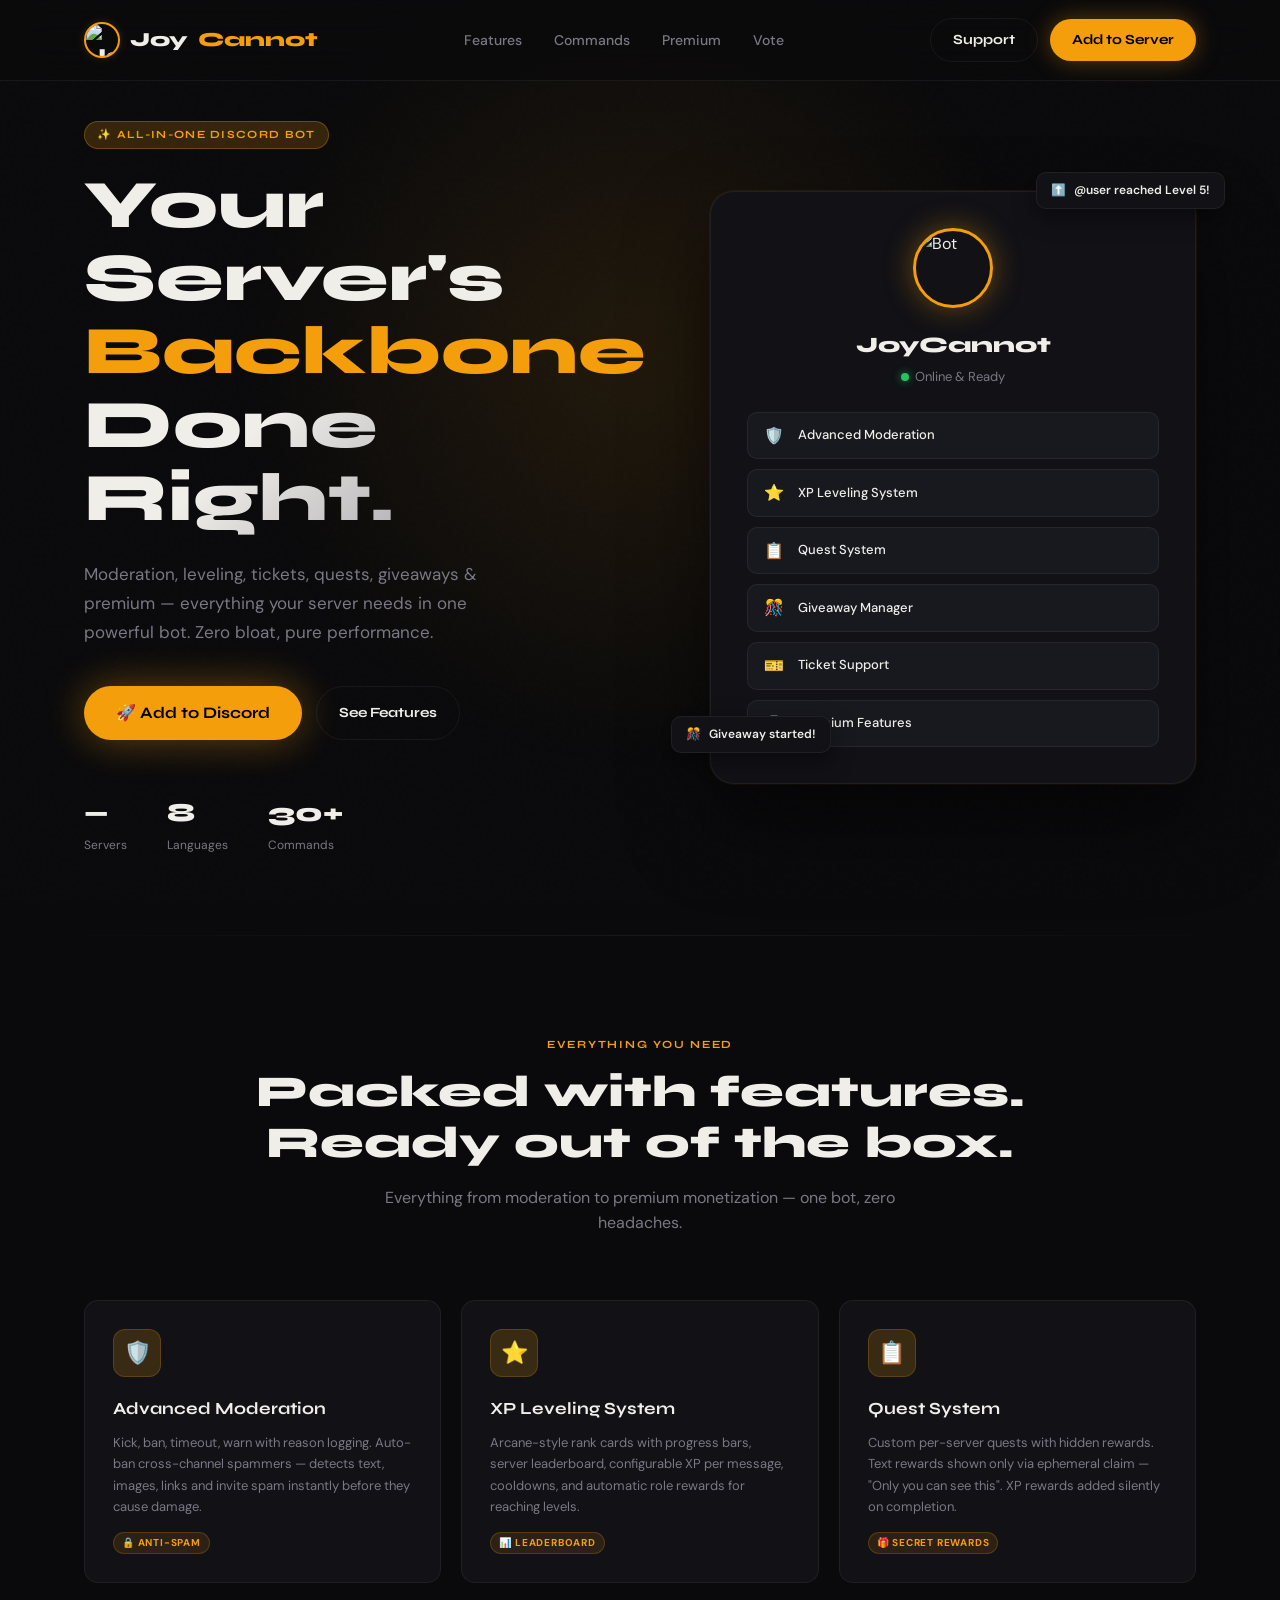
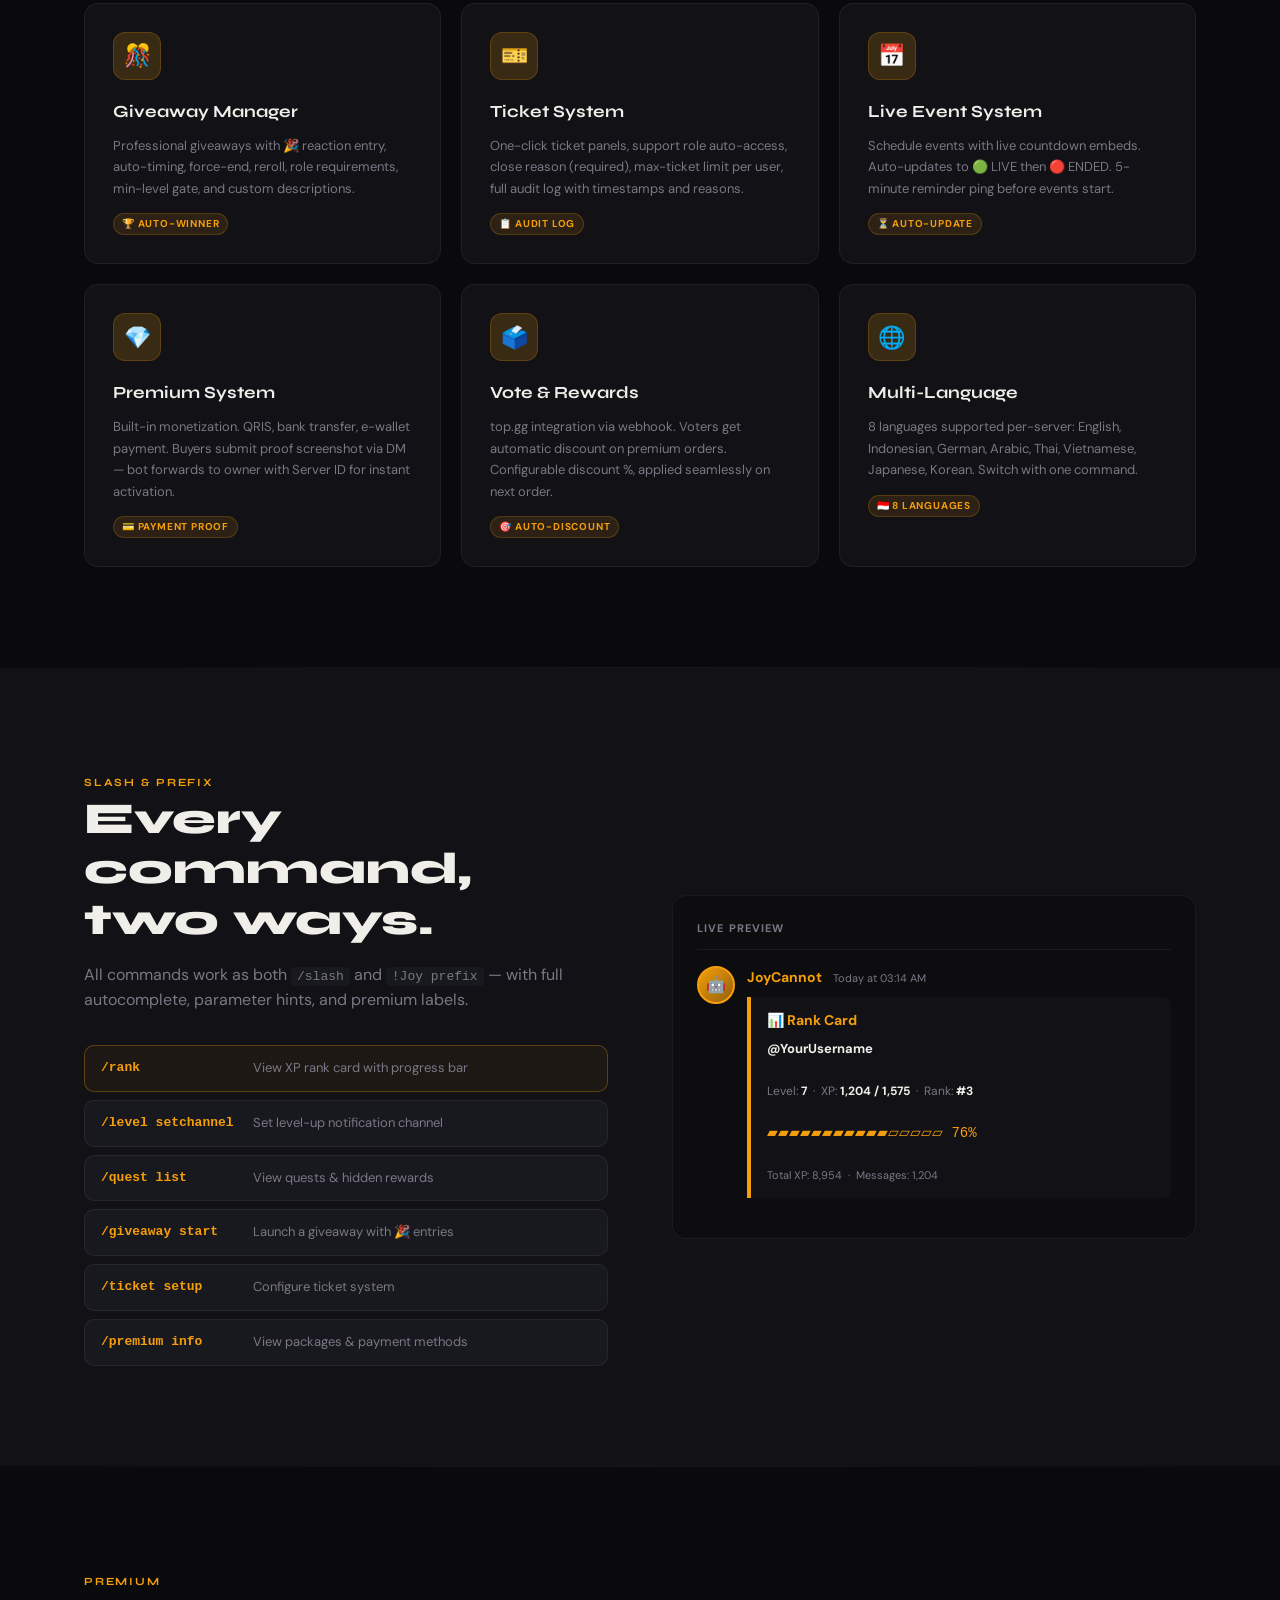
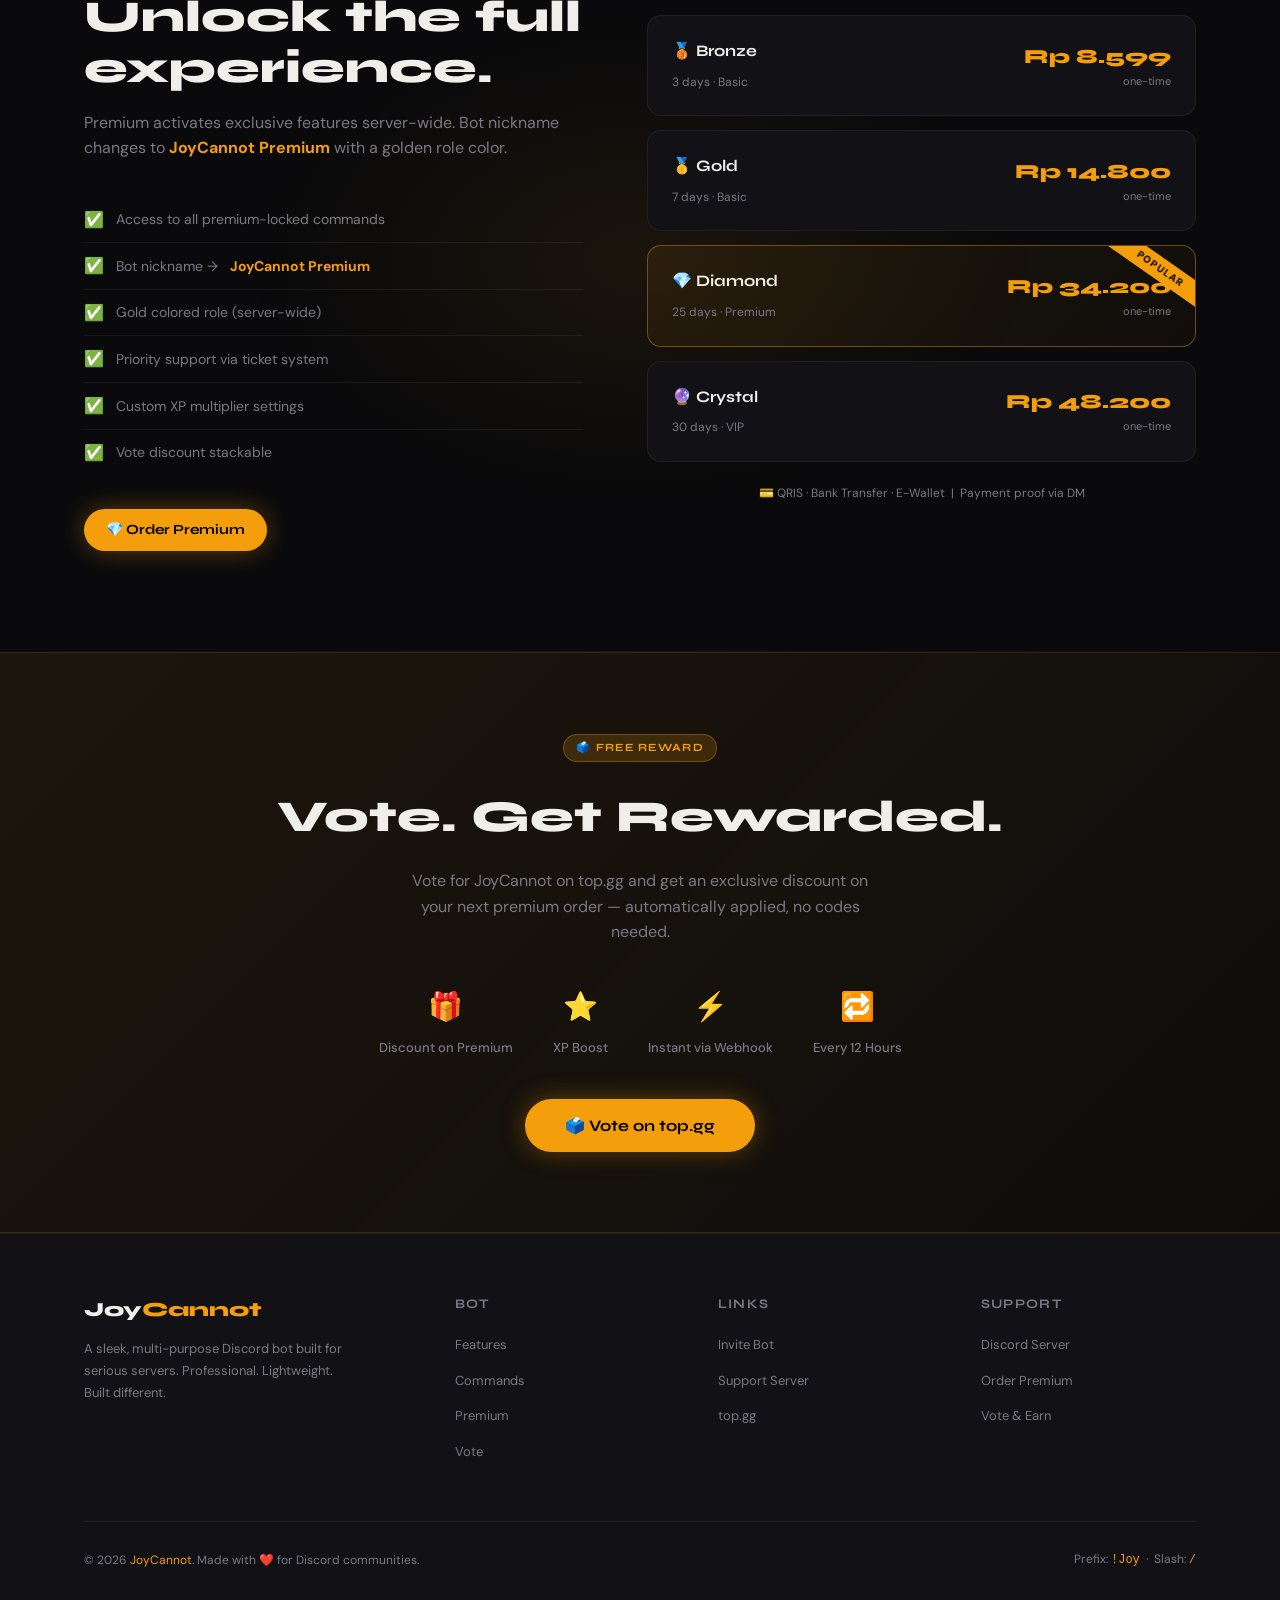
==== index.html @ ad41c14b "Add files via upload" ====
<!DOCTYPE html>
<html lang="en">
<head>
  <meta charset="UTF-8" />
  <meta name="viewport" content="width=device-width, initial-scale=1.0" />
  <title>JoyCannot — All-in-One Discord Bot</title>
  <meta name="description" content="JoyCannot is a powerful all-in-one Discord bot with moderation, leveling, quests, giveaways, tickets, and premium features." />
  <meta property="og:title" content="JoyCannot — All-in-One Discord Bot" />
  <meta property="og:description" content="Moderation · Leveling · Quests · Giveaways · Tickets · Premium" />
  <meta property="og:type" content="website" />
  <link rel="stylesheet" href="style.css" />

  <!-- ── Replace BOTID with your actual Discord bot application ID ── -->
  <script>
    const BOT_ID      = "YOUR_BOT_ID_HERE";
    const SUPPORT_URL = "https://discord.gg/YOUR_INVITE_HERE";
    const TOPGG_URL   = `https://top.gg/bot/${BOT_ID}/vote`;
    const INVITE_URL  = `https://discord.com/oauth2/authorize?client_id=${BOT_ID}&permissions=8&scope=bot%20applications.commands`;
  </script>
</head>
<body>

<!-- ──────────────────────────────────────────
     NAVBAR
     ────────────────────────────────────────── -->
<nav id="navbar">
  <div class="container">
    <a href="#" class="nav-logo">
      <!-- Replace src with your bot avatar URL -->
      <img src="https://cdn.discordapp.com/embed/avatars/0.png" alt="JoyCannot" id="bot-avatar" />
      Joy<span>Cannot</span>
    </a>

    <ul class="nav-links">
      <li><a href="#features">Features</a></li>
      <li><a href="#commands">Commands</a></li>
      <li><a href="#premium">Premium</a></li>
      <li><a href="#vote">Vote</a></li>
    </ul>

    <div class="nav-cta">
      <a href="#" onclick="window.open(SUPPORT_URL)" class="btn btn-ghost">Support</a>
      <a href="#" onclick="window.open(INVITE_URL)" class="btn btn-primary">Add to Server</a>
    </div>
  </div>
</nav>

<!-- ──────────────────────────────────────────
     HERO
     ────────────────────────────────────────── -->
<section class="hero" id="home">
  <div class="container">
    <div class="hero-grid">

      <!-- Left: text -->
      <div class="hero-text">
        <div class="tag">✨ All-in-One Discord Bot</div>
        <h1 class="hero-title anim">
          Your Server's<br/>
          <span class="accent">Backbone</span>
          <span class="line2">Done Right.</span>
        </h1>
        <p class="hero-desc anim anim-d1">
          Moderation, leveling, tickets, quests, giveaways & premium — everything your server needs in one powerful bot. Zero bloat, pure performance.
        </p>
        <div class="hero-buttons anim anim-d2">
          <a href="#" onclick="window.open(INVITE_URL)" class="btn btn-primary btn-invite">
            🚀 Add to Discord
          </a>
          <a href="#features" class="btn btn-ghost">See Features</a>
        </div>
        <div class="hero-stats anim anim-d3">
          <div class="stat">
            <span class="stat-num" id="stat-guilds">—</span>
            <span class="stat-label">Servers</span>
          </div>
          <div class="stat">
            <span class="stat-num">8</span>
            <span class="stat-label">Languages</span>
          </div>
          <div class="stat">
            <span class="stat-num">30+</span>
            <span class="stat-label">Commands</span>
          </div>
        </div>
      </div>

      <!-- Right: bot card -->
      <div class="hero-card anim anim-d2">
        <img class="card-avatar" src="https://cdn.discordapp.com/embed/avatars/0.png" alt="Bot" id="card-avatar" />
        <div class="card-name">JoyCannot</div>
        <div class="card-status">
          <span class="dot-online"></span>
          Online &amp; Ready
        </div>
        <div class="card-features">
          <div class="card-feature"><span class="icon">🛡️</span> Advanced Moderation</div>
          <div class="card-feature"><span class="icon">⭐</span> XP Leveling System</div>
          <div class="card-feature"><span class="icon">📋</span> Quest System</div>
          <div class="card-feature"><span class="icon">🎊</span> Giveaway Manager</div>
          <div class="card-feature"><span class="icon">🎫</span> Ticket Support</div>
          <div class="card-feature"><span class="icon">💎</span> Premium Features</div>
        </div>

        <!-- Floating badges -->
        <div class="badge-float badge-1">
          <span class="badge-amber">⬆️</span> @user reached Level 5!
        </div>
        <div class="badge-float badge-2">
          <span class="badge-amber">🎊</span> Giveaway started!
        </div>
      </div>

    </div>
  </div>
</section>

<div class="section-divider"></div>

<!-- ──────────────────────────────────────────
     FEATURES
     ────────────────────────────────────────── -->
<section class="section" id="features">
  <div class="container">
    <div class="features-header">
      <span class="section-label">Everything you need</span>
      <h2 class="section-title anim">Packed with features.<br/>Ready out of the box.</h2>
      <p class="section-sub anim anim-d1">Everything from moderation to premium monetization — one bot, zero headaches.</p>
    </div>

    <div class="features-grid">

      <div class="feature-card anim anim-d1">
        <div class="feature-icon">🛡️</div>
        <h3>Advanced Moderation</h3>
        <p>Kick, ban, timeout, warn with reason logging. Auto-ban cross-channel spammers — detects text, images, links and invite spam instantly before they cause damage.</p>
        <span class="feature-badge">🔒 Anti-Spam</span>
      </div>

      <div class="feature-card anim anim-d2">
        <div class="feature-icon">⭐</div>
        <h3>XP Leveling System</h3>
        <p>Arcane-style rank cards with progress bars, server leaderboard, configurable XP per message, cooldowns, and automatic role rewards for reaching levels.</p>
        <span class="feature-badge">📊 Leaderboard</span>
      </div>

      <div class="feature-card anim anim-d3">
        <div class="feature-icon">📋</div>
        <h3>Quest System</h3>
        <p>Custom per-server quests with hidden rewards. Text rewards shown only via ephemeral claim — "Only you can see this". XP rewards added silently on completion.</p>
        <span class="feature-badge">🎁 Secret Rewards</span>
      </div>

      <div class="feature-card anim anim-d1">
        <div class="feature-icon">🎊</div>
        <h3>Giveaway Manager</h3>
        <p>Professional giveaways with 🎉 reaction entry, auto-timing, force-end, reroll, role requirements, min-level gate, and custom descriptions.</p>
        <span class="feature-badge">🏆 Auto-Winner</span>
      </div>

      <div class="feature-card anim anim-d2">
        <div class="feature-icon">🎫</div>
        <h3>Ticket System</h3>
        <p>One-click ticket panels, support role auto-access, close reason (required), max-ticket limit per user, full audit log with timestamps and reasons.</p>
        <span class="feature-badge">📋 Audit Log</span>
      </div>

      <div class="feature-card anim anim-d3">
        <div class="feature-icon">📅</div>
        <h3>Live Event System</h3>
        <p>Schedule events with live countdown embeds. Auto-updates to 🟢 LIVE then 🔴 ENDED. 5-minute reminder ping before events start.</p>
        <span class="feature-badge">⏳ Auto-Update</span>
      </div>

      <div class="feature-card anim anim-d1">
        <div class="feature-icon">💎</div>
        <h3>Premium System</h3>
        <p>Built-in monetization. QRIS, bank transfer, e-wallet payment. Buyers submit proof screenshot via DM — bot forwards to owner with Server ID for instant activation.</p>
        <span class="feature-badge">💳 Payment Proof</span>
      </div>

      <div class="feature-card anim anim-d2">
        <div class="feature-icon">🗳️</div>
        <h3>Vote & Rewards</h3>
        <p>top.gg integration via webhook. Voters get automatic discount on premium orders. Configurable discount %, applied seamlessly on next order.</p>
        <span class="feature-badge">🎯 Auto-Discount</span>
      </div>

      <div class="feature-card anim anim-d3">
        <div class="feature-icon">🌐</div>
        <h3>Multi-Language</h3>
        <p>8 languages supported per-server: English, Indonesian, German, Arabic, Thai, Vietnamese, Japanese, Korean. Switch with one command.</p>
        <span class="feature-badge">🇮🇩 8 Languages</span>
      </div>

    </div>
  </div>
</section>

<div class="section-divider"></div>

<!-- ──────────────────────────────────────────
     COMMANDS SHOWCASE
     ────────────────────────────────────────── -->
<section class="section commands-section" id="commands">
  <div class="container">
    <div class="commands-inner">

      <!-- Left: description -->
      <div>
        <span class="section-label">Slash &amp; Prefix</span>
        <h2 class="section-title anim">Every command,<br/>two ways.</h2>
        <p class="section-sub anim anim-d1" style="margin-bottom:32px;">
          All commands work as both <code style="background:var(--surface2);padding:2px 6px;border-radius:4px;font-size:13px;">/slash</code> and <code style="background:var(--surface2);padding:2px 6px;border-radius:4px;font-size:13px;">!Joy prefix</code> — with full autocomplete, parameter hints, and premium labels.
        </p>
        <div class="commands-list" id="cmd-list">
          <div class="cmd-item active" data-cmd="rank" onclick="showCmd('rank', this)">
            <span class="cmd-name">/rank</span>
            <span class="cmd-desc">View XP rank card with progress bar</span>
          </div>
          <div class="cmd-item" data-cmd="levelup" onclick="showCmd('levelup', this)">
            <span class="cmd-name">/level setchannel</span>
            <span class="cmd-desc">Set level-up notification channel</span>
          </div>
          <div class="cmd-item" data-cmd="quest" onclick="showCmd('quest', this)">
            <span class="cmd-name">/quest list</span>
            <span class="cmd-desc">View quests & hidden rewards</span>
          </div>
          <div class="cmd-item" data-cmd="giveaway" onclick="showCmd('giveaway', this)">
            <span class="cmd-name">/giveaway start</span>
            <span class="cmd-desc">Launch a giveaway with 🎉 entries</span>
          </div>
          <div class="cmd-item" data-cmd="ticket" onclick="showCmd('ticket', this)">
            <span class="cmd-name">/ticket setup</span>
            <span class="cmd-desc">Configure ticket system</span>
          </div>
          <div class="cmd-item" data-cmd="premium" onclick="showCmd('premium', this)">
            <span class="cmd-name">/premium info</span>
            <span class="cmd-desc">View packages &amp; payment methods</span>
          </div>
        </div>
      </div>

      <!-- Right: live preview -->
      <div class="cmd-preview anim anim-d2">
        <div class="cmd-preview-header">Live Preview</div>
        <div id="preview-content">
          <!-- rank default -->
          <div class="discord-msg">
            <div class="discord-avatar">🤖</div>
            <div class="discord-content">
              <div class="discord-name">JoyCannot <span>Today at 03:14 AM</span></div>
              <div class="discord-embed">
                <div class="embed-title">📊 Rank Card</div>
                <div class="embed-body">
                  <strong>@YourUsername</strong><br/><br/>
                  <span style="color:#7A7884;font-size:12px;">Level: <strong style="color:#F0EEE9">7</strong> &nbsp;·&nbsp; XP: <strong style="color:#F0EEE9">1,204 / 1,575</strong> &nbsp;·&nbsp; Rank: <strong style="color:#F0EEE9">#3</strong></span>
                  <br/><br/>
                  <div class="xp-bar">▰▰▰▰▰▰▰▰▰▰▰▱▱▱▱▱ 76%</div>
                  <br/>
                  <span style="color:#7A7884;font-size:11px;">Total XP: 8,954 &nbsp;·&nbsp; Messages: 1,204</span>
                </div>
              </div>
            </div>
          </div>
        </div>
      </div>

    </div>
  </div>
</section>

<div class="section-divider"></div>

<!-- ──────────────────────────────────────────
     PREMIUM
     ────────────────────────────────────────── -->
<section class="section premium-section" id="premium">
  <div class="container">
    <div class="premium-inner">

      <div>
        <span class="section-label">Premium</span>
        <h2 class="section-title anim">Unlock the full<br/>experience.</h2>
        <p class="section-sub anim anim-d1" style="margin-bottom:36px;">
          Premium activates exclusive features server-wide. Bot nickname changes to <strong style="color:var(--amber)">JoyCannot Premium</strong> with a golden role color.
        </p>
        <ul class="premium-perks">
          <li><span class="perk-icon">✅</span> Access to all premium-locked commands</li>
          <li><span class="perk-icon">✅</span> Bot nickname → <strong style="color:var(--amber)">JoyCannot Premium</strong></li>
          <li><span class="perk-icon">✅</span> Gold colored role (server-wide)</li>
          <li><span class="perk-icon">✅</span> Priority support via ticket system</li>
          <li><span class="perk-icon">✅</span> Custom XP multiplier settings</li>
          <li><span class="perk-icon">✅</span> Vote discount stackable</li>
        </ul>
        <br/>
        <a href="#" onclick="window.open(SUPPORT_URL)" class="btn btn-primary" style="margin-top:8px;">
          💎 Order Premium
        </a>
      </div>

      <div class="premium-cards anim anim-d2">
        <div class="premium-card">
          <div class="pkg-info">
            <h4>🥉 Bronze</h4>
            <span>3 days · Basic</span>
          </div>
          <div class="pkg-price">
            <div class="price">Rp 8.599</div>
            <span class="dur">one-time</span>
          </div>
        </div>
        <div class="premium-card">
          <div class="pkg-info">
            <h4>🥇 Gold</h4>
            <span>7 days · Basic</span>
          </div>
          <div class="pkg-price">
            <div class="price">Rp 14.800</div>
            <span class="dur">one-time</span>
          </div>
        </div>
        <div class="premium-card featured">
          <div class="pkg-info">
            <h4>💎 Diamond</h4>
            <span>25 days · Premium</span>
          </div>
          <div class="pkg-price">
            <div class="price">Rp 34.200</div>
            <span class="dur">one-time</span>
          </div>
        </div>
        <div class="premium-card">
          <div class="pkg-info">
            <h4>🔮 Crystal</h4>
            <span>30 days · VIP</span>
          </div>
          <div class="pkg-price">
            <div class="price">Rp 48.200</div>
            <span class="dur">one-time</span>
          </div>
        </div>
        <p style="font-size:12px;color:var(--muted);text-align:center;margin-top:8px;">
          💳 QRIS · Bank Transfer · E-Wallet &nbsp;|&nbsp; Payment proof via DM
        </p>
      </div>

    </div>
  </div>
</section>

<div class="section-divider"></div>

<!-- ──────────────────────────────────────────
     VOTE
     ────────────────────────────────────────── -->
<section class="vote-section" id="vote">
  <div class="container">
    <div class="tag" style="margin:0 auto 20px;">🗳️ Free Reward</div>
    <h2 class="anim">Vote. Get Rewarded.</h2>
    <p class="anim anim-d1">Vote for JoyCannot on top.gg and get an exclusive discount on your next premium order — automatically applied, no codes needed.</p>

    <div class="vote-perks anim anim-d2">
      <div class="vote-perk">
        <span class="vote-perk-icon">🎁</span>
        <span class="vote-perk-text">Discount on Premium</span>
      </div>
      <div class="vote-perk">
        <span class="vote-perk-icon">⭐</span>
        <span class="vote-perk-text">XP Boost</span>
      </div>
      <div class="vote-perk">
        <span class="vote-perk-icon">⚡</span>
        <span class="vote-perk-text">Instant via Webhook</span>
      </div>
      <div class="vote-perk">
        <span class="vote-perk-icon">🔁</span>
        <span class="vote-perk-text">Every 12 Hours</span>
      </div>
    </div>

    <a href="#" onclick="window.open(TOPGG_URL)" class="btn btn-primary anim anim-d3" style="padding:14px 40px;font-size:16px;">
      🗳️ Vote on top.gg
    </a>
  </div>
</section>

<!-- ──────────────────────────────────────────
     FOOTER
     ────────────────────────────────────────── -->
<footer>
  <div class="container">
    <div class="footer-inner">
      <div class="footer-brand">
        <h3>Joy<span>Cannot</span></h3>
        <p>A sleek, multi-purpose Discord bot built for serious servers. Professional. Lightweight. Built different.</p>
      </div>
      <div class="footer-col">
        <h4>Bot</h4>
        <ul>
          <li><a href="#features">Features</a></li>
          <li><a href="#commands">Commands</a></li>
          <li><a href="#premium">Premium</a></li>
          <li><a href="#vote">Vote</a></li>
        </ul>
      </div>
      <div class="footer-col">
        <h4>Links</h4>
        <ul>
          <li><a href="#" onclick="window.open(INVITE_URL)">Invite Bot</a></li>
          <li><a href="#" onclick="window.open(SUPPORT_URL)">Support Server</a></li>
          <li><a href="#" onclick="window.open(TOPGG_URL)">top.gg</a></li>
        </ul>
      </div>
      <div class="footer-col">
        <h4>Support</h4>
        <ul>
          <li><a href="#" onclick="window.open(SUPPORT_URL)">Discord Server</a></li>
          <li><a href="#premium">Order Premium</a></li>
          <li><a href="#vote">Vote &amp; Earn</a></li>
        </ul>
      </div>
    </div>
    <div class="footer-bottom">
      <span>© 2026 <span class="amber">JoyCannot</span>. Made with ❤️ for Discord communities.</span>
      <span>Prefix: <code style="color:var(--amber)">!Joy</code> &nbsp;·&nbsp; Slash: <code style="color:var(--amber)">/</code></span>
    </div>
  </div>
</footer>

<!-- ──────────────────────────────────────────
     JAVASCRIPT
     ────────────────────────────────────────── -->
<script>
/* ── Intersection Observer for scroll animations ── */
const observer = new IntersectionObserver(entries => {
  entries.forEach(e => { if (e.isIntersecting) e.target.classList.add('in'); });
}, { threshold: 0.12 });
document.querySelectorAll('.anim').forEach(el => observer.observe(el));

/* ── Navbar scroll shadow ── */
window.addEventListener('scroll', () => {
  document.getElementById('navbar').style.background =
    window.scrollY > 30 ? 'rgba(10,10,12,0.95)' : 'rgba(10,10,12,0.7)';
});

/* ── Command preview switcher ── */
const previews = {
  rank: `
    <div class="discord-msg">
      <div class="discord-avatar">🤖</div>
      <div class="discord-content">
        <div class="discord-name">JoyCannot <span>Today at 03:14 AM</span></div>
        <div class="discord-embed">
          <div class="embed-title">📊 Rank Card</div>
          <div class="embed-body">
            <strong>@YourUsername</strong><br/><br/>
            <span style="color:#7A7884;font-size:12px;">Level: <strong style="color:#F0EEE9">7</strong> &nbsp;·&nbsp; XP: <strong style="color:#F0EEE9">1,204 / 1,575</strong> &nbsp;·&nbsp; Rank: <strong style="color:#F0EEE9">#3</strong></span>
            <br/><br/>
            <div class="xp-bar">▰▰▰▰▰▰▰▰▰▰▰▱▱▱▱▱ 76%</div>
          </div>
        </div>
      </div>
    </div>`,
  levelup: `
    <div class="discord-msg">
      <div class="discord-avatar">🤖</div>
      <div class="discord-content">
        <div class="discord-name">JoyCannot <span>Today at 11:22 PM</span></div>
        <div class="discord-embed">
          <div class="embed-title">⬆️ Level Up!</div>
          <div class="embed-body">
            @ZoesaC24<br/><br/>
            <span style="color:#7A7884;font-size:12px;">Level: <strong style="color:#F0EEE9">6</strong> &nbsp;·&nbsp; XP: <strong style="color:#F0EEE9">0 / 880</strong> &nbsp;·&nbsp; Rank: <strong style="color:#F0EEE9">#4</strong></span>
            <br/><br/>
            <div class="xp-bar">▱▱▱▱▱▱▱▱▱▱▱▱▱▱▱▱ 0%</div>
            <br/>
            <span style="font-size:11px;color:#7A7884;">Vote Booster: Vote now for a 10% XP boost.</span>
          </div>
        </div>
      </div>
    </div>`,
  quest: `
    <div class="discord-msg">
      <div class="discord-avatar">🤖</div>
      <div class="discord-content">
        <div class="discord-name">JoyCannot <span>Today at 02:58 AM</span></div>
        <div class="discord-embed">
          <div class="embed-title">📋 Active Quests</div>
          <div class="embed-body">
            <strong>🔶 Code Redeem</strong><br/>
            Selesaikan quest untuk mendapatkan hadiah<br/>
            <div class="xp-bar" style="font-size:12px;">▰▰▰▰▱▱▱▱ 1/2</div>
            🎁 <strong>Reward:</strong> 🔒 <em style="color:#7A7884">Complete quest to reveal</em>
          </div>
        </div>
      </div>
    </div>`,
  giveaway: `
    <div class="discord-msg">
      <div class="discord-avatar">🤖</div>
      <div class="discord-content">
        <div class="discord-name">JoyCannot <span>Today at 08:00 PM</span></div>
        <div class="discord-embed" style="border-color:#F59E0B">
          <div class="embed-title">🎊 GIVEAWAY 🎊</div>
          <div class="embed-body">
            <strong>Steam Gift Card $10</strong><br/><br/>
            React with 🎉 to enter!<br/><br/>
            ⏰ <strong>Ends:</strong> in 24 hours<br/>
            👥 <strong>Winners:</strong> 1<br/>
            🎭 <strong>Requirements:</strong> Min Level 5
          </div>
        </div>
      </div>
    </div>`,
  ticket: `
    <div class="discord-msg">
      <div class="discord-avatar">🤖</div>
      <div class="discord-content">
        <div class="discord-name">JoyCannot <span>Today at 04:11 PM</span></div>
        <div class="discord-embed">
          <div class="embed-title">✅ Ticket System Configured</div>
          <div class="embed-body">
            Ticket system has been set up successfully!<br/><br/>
            📁 <strong>Category:</strong> Support Tickets<br/>
            📋 <strong>Log:</strong> #ticket-logs<br/>
            🎭 <strong>Support Role:</strong> @Staff<br/>
            🎫 <strong>Max Tickets:</strong> 1 per user
          </div>
        </div>
      </div>
    </div>`,
  premium: `
    <div class="discord-msg">
      <div class="discord-avatar">🤖</div>
      <div class="discord-content">
        <div class="discord-name">JoyCannot <span>Today at 10:59 AM</span></div>
        <div class="discord-embed">
          <div class="embed-title">💎 JoyCannot Premium</div>
          <div class="embed-body">
            Upgrade your server!<br/><br/>
            ⭐ <strong>Bronze</strong> — 3d · basic · Rp 8.599<br/>
            💎 <strong>Gold</strong> — 7d · basic · Rp 14.800<br/>
            ✨ <strong>Crystal</strong> — 30d · vip · Rp 48.200<br/><br/>
            ✅ <strong>QRIS</strong> — Scan & Done<br/>
            ✅ <strong>Bank</strong> — BCA · 2040555873
          </div>
        </div>
      </div>
    </div>`,
};

function showCmd(key, el) {
  document.querySelectorAll('.cmd-item').forEach(i => i.classList.remove('active'));
  el.classList.add('active');
  const c = document.getElementById('preview-content');
  c.style.opacity = '0';
  setTimeout(() => { c.innerHTML = previews[key]; c.style.opacity = '1'; c.style.transition = 'opacity .25s'; }, 150);
}

/* ── Smooth invite button links ── */
document.querySelectorAll('.btn-invite, [onclick*="INVITE_URL"]').forEach(btn => {
  btn.addEventListener('click', e => {
    e.preventDefault();
    window.open(INVITE_URL, '_blank');
  });
});
</script>

</body>
</html>
---- style.css ----
/* ─────────────────────────────────────────────
   JoyCannot — Bot Landing Page
   Aesthetic: Dark luxury · amber glow · smooth
   ───────────────────────────────────────────── */

@import url('https://fonts.googleapis.com/css2?family=Syne:wght@400;600;700;800&family=DM+Sans:wght@300;400;500&display=swap');

:root {
  --amber:     #F59E0B;
  --amber-dim: #92600A;
  --amber-glow:rgba(245,158,11,0.18);
  --bg:        #0A0A0C;
  --surface:   #111116;
  --surface2:  #18181F;
  --border:    rgba(255,255,255,0.06);
  --text:      #F0EEE9;
  --muted:     #7A7884;
  --radius:    14px;
  --font-head: 'Syne', sans-serif;
  --font-body: 'DM Sans', sans-serif;
}

*, *::before, *::after { box-sizing: border-box; margin: 0; padding: 0; }

html { scroll-behavior: smooth; }

body {
  background: var(--bg);
  color: var(--text);
  font-family: var(--font-body);
  font-size: 16px;
  line-height: 1.6;
  overflow-x: hidden;
}

/* ── NOISE TEXTURE OVERLAY ── */
body::before {
  content: '';
  position: fixed;
  inset: 0;
  background-image: url("data:image/svg+xml,%3Csvg viewBox='0 0 256 256' xmlns='http://www.w3.org/2000/svg'%3E%3Cfilter id='noise'%3E%3CfeTurbulence type='fractalNoise' baseFrequency='0.9' numOctaves='4' stitchTiles='stitch'/%3E%3C/filter%3E%3Crect width='100%25' height='100%25' filter='url(%23noise)' opacity='0.03'/%3E%3C/svg%3E");
  pointer-events: none;
  z-index: 0;
  opacity: 0.4;
}

/* ─────────────────────────────────────────────
   UTILITY
   ───────────────────────────────────────────── */
.container { max-width: 1160px; margin: 0 auto; padding: 0 24px; }

a { color: inherit; text-decoration: none; }

.tag {
  display: inline-flex; align-items: center; gap: 6px;
  background: var(--amber-glow);
  border: 1px solid rgba(245,158,11,0.3);
  color: var(--amber);
  font-family: var(--font-head);
  font-size: 11px; font-weight: 700; letter-spacing: .12em; text-transform: uppercase;
  padding: 4px 12px; border-radius: 99px;
  margin-bottom: 20px;
}

.section-label {
  font-family: var(--font-head);
  font-size: 11px; font-weight: 700; letter-spacing: .16em; text-transform: uppercase;
  color: var(--amber); margin-bottom: 14px;
}

h2.section-title {
  font-family: var(--font-head);
  font-size: clamp(28px, 4vw, 44px);
  font-weight: 800; line-height: 1.15;
  margin-bottom: 16px;
}

p.section-sub {
  color: var(--muted); font-size: 16px; max-width: 520px;
}

/* ─────────────────────────────────────────────
   NAVBAR
   ───────────────────────────────────────────── */
nav {
  position: fixed; top: 0; left: 0; right: 0; z-index: 100;
  padding: 18px 0;
  background: rgba(10,10,12,0.7);
  backdrop-filter: blur(20px) saturate(1.5);
  border-bottom: 1px solid var(--border);
  transition: background .3s;
}

nav .container {
  display: flex; align-items: center; justify-content: space-between;
}

.nav-logo {
  display: flex; align-items: center; gap: 10px;
  font-family: var(--font-head); font-size: 20px; font-weight: 800;
}

.nav-logo img {
  width: 36px; height: 36px; border-radius: 50%;
  border: 2px solid var(--amber);
  box-shadow: 0 0 10px var(--amber-glow);
}

.nav-logo span { color: var(--amber); }

.nav-links {
  display: flex; align-items: center; gap: 32px;
  list-style: none;
}

.nav-links a {
  font-size: 14px; font-weight: 500; color: var(--muted);
  transition: color .2s;
}
.nav-links a:hover { color: var(--text); }

.nav-cta {
  display: flex; align-items: center; gap: 12px;
}

.btn {
  display: inline-flex; align-items: center; gap: 8px;
  padding: 10px 22px; border-radius: 99px;
  font-family: var(--font-head); font-size: 14px; font-weight: 700;
  cursor: pointer; border: none; transition: all .2s;
  text-decoration: none;
}

.btn-primary {
  background: var(--amber);
  color: #000;
  box-shadow: 0 0 24px rgba(245,158,11,0.35);
}
.btn-primary:hover {
  background: #FBBF24;
  box-shadow: 0 0 36px rgba(245,158,11,0.55);
  transform: translateY(-1px);
}

.btn-ghost {
  background: transparent;
  color: var(--text);
  border: 1px solid var(--border);
}
.btn-ghost:hover {
  border-color: rgba(255,255,255,0.2);
  background: rgba(255,255,255,0.05);
}

/* ─────────────────────────────────────────────
   HERO
   ───────────────────────────────────────────── */
.hero {
  position: relative;
  min-height: 100vh;
  display: flex; align-items: center;
  padding: 120px 0 80px;
  overflow: hidden;
}

/* Radial glow background */
.hero::after {
  content: '';
  position: absolute;
  top: -10%; left: 50%;
  transform: translateX(-50%);
  width: 900px; height: 900px;
  background: radial-gradient(circle, rgba(245,158,11,0.1) 0%, transparent 65%);
  pointer-events: none;
}

.hero-grid {
  display: grid;
  grid-template-columns: 1fr 1fr;
  gap: 64px; align-items: center;
}

.hero-text { position: relative; z-index: 1; }

.hero-title {
  font-family: var(--font-head);
  font-size: clamp(40px, 5.5vw, 68px);
  font-weight: 800; line-height: 1.08;
  margin-bottom: 24px;
}

.hero-title .accent { color: var(--amber); }

.hero-title .line2 {
  display: block;
  background: linear-gradient(135deg, #F0EEE9 30%, #7A7884);
  -webkit-background-clip: text; -webkit-text-fill-color: transparent;
  background-clip: text;
}

.hero-desc {
  color: var(--muted); font-size: 17px; max-width: 440px;
  margin-bottom: 40px; line-height: 1.7;
}

.hero-buttons {
  display: flex; gap: 14px; flex-wrap: wrap; margin-bottom: 52px;
}

.btn-invite {
  padding: 14px 32px; font-size: 16px;
  background: var(--amber);
  box-shadow: 0 0 40px rgba(245,158,11,0.4);
}
.btn-invite:hover {
  transform: translateY(-2px);
  box-shadow: 0 0 60px rgba(245,158,11,0.6);
}

.hero-stats {
  display: flex; gap: 40px;
}

.stat { display: flex; flex-direction: column; }
.stat-num {
  font-family: var(--font-head); font-size: 26px; font-weight: 800;
  color: var(--text);
}
.stat-label { font-size: 12px; color: var(--muted); margin-top: 2px; }

/* Hero right: bot card */
.hero-card {
  position: relative; z-index: 1;
  background: var(--surface);
  border: 1px solid var(--border);
  border-radius: 24px; padding: 36px;
  box-shadow: 0 40px 80px rgba(0,0,0,0.5), 0 0 0 1px rgba(245,158,11,0.08);
  animation: float 5s ease-in-out infinite;
}

@keyframes float {
  0%, 100% { transform: translateY(0); }
  50%       { transform: translateY(-12px); }
}

.card-avatar {
  width: 80px; height: 80px; border-radius: 50%;
  border: 3px solid var(--amber);
  box-shadow: 0 0 30px rgba(245,158,11,0.4);
  display: block; margin: 0 auto 20px;
}

.card-name {
  font-family: var(--font-head); font-size: 22px; font-weight: 800;
  text-align: center; margin-bottom: 4px;
}
.card-status {
  text-align: center; color: var(--muted); font-size: 13px; margin-bottom: 24px;
  display: flex; align-items: center; justify-content: center; gap: 6px;
}
.dot-online {
  width: 8px; height: 8px; border-radius: 50%;
  background: #22C55E;
  box-shadow: 0 0 8px rgba(34,197,94,0.7);
  display: inline-block;
}

.card-features {
  display: flex; flex-direction: column; gap: 10px;
}
.card-feature {
  display: flex; align-items: center; gap: 12px;
  background: var(--surface2); border-radius: 10px; padding: 10px 14px;
  font-size: 13px; font-weight: 500; color: var(--text);
  border: 1px solid var(--border);
}
.card-feature .icon {
  font-size: 16px; width: 24px; text-align: center;
}

/* Floating badges */
.badge-float {
  position: absolute;
  background: var(--surface); border: 1px solid var(--border);
  border-radius: 10px; padding: 8px 14px;
  font-size: 12px; font-weight: 600; color: var(--text);
  box-shadow: 0 8px 24px rgba(0,0,0,0.4);
  display: flex; align-items: center; gap: 8px;
  white-space: nowrap;
}
.badge-float.badge-1 { top: -20px; right: -30px; animation: float 4s ease-in-out infinite .5s; }
.badge-float.badge-2 { bottom: 30px; left: -40px; animation: float 4.5s ease-in-out infinite 1s; }
.badge-amber { color: var(--amber); }

/* ─────────────────────────────────────────────
   SECTION DIVIDER
   ───────────────────────────────────────────── */
.section { padding: 100px 0; position: relative; }

.section-divider {
  height: 1px;
  background: linear-gradient(90deg, transparent, var(--border), transparent);
  margin: 0 24px;
}

/* ─────────────────────────────────────────────
   FEATURES GRID
   ───────────────────────────────────────────── */
.features-header {
  text-align: center; margin-bottom: 64px;
}
.features-header .section-label { display: block; }
.features-header p.section-sub { margin: 0 auto; }

.features-grid {
  display: grid;
  grid-template-columns: repeat(3, 1fr);
  gap: 20px;
}

.feature-card {
  background: var(--surface);
  border: 1px solid var(--border);
  border-radius: var(--radius); padding: 28px;
  transition: all .3s;
  position: relative; overflow: hidden;
}

.feature-card::before {
  content: '';
  position: absolute; top: 0; left: 0; right: 0;
  height: 1px;
  background: linear-gradient(90deg, transparent, var(--amber-dim), transparent);
  opacity: 0; transition: opacity .3s;
}

.feature-card:hover {
  border-color: rgba(245,158,11,0.25);
  transform: translateY(-4px);
  box-shadow: 0 20px 40px rgba(0,0,0,0.3), 0 0 0 1px rgba(245,158,11,0.08);
}
.feature-card:hover::before { opacity: 1; }

.feature-icon {
  width: 48px; height: 48px; border-radius: 12px;
  background: var(--amber-glow); border: 1px solid rgba(245,158,11,0.2);
  display: flex; align-items: center; justify-content: center;
  font-size: 22px; margin-bottom: 18px;
}

.feature-card h3 {
  font-family: var(--font-head); font-size: 17px; font-weight: 700;
  margin-bottom: 10px;
}

.feature-card p {
  font-size: 13px; color: var(--muted); line-height: 1.65;
}

.feature-badge {
  display: inline-flex; align-items: center; gap: 4px;
  background: rgba(245,158,11,0.12);
  border: 1px solid rgba(245,158,11,0.2);
  color: var(--amber); font-size: 10px; font-weight: 700;
  letter-spacing: .08em; text-transform: uppercase;
  padding: 2px 8px; border-radius: 99px; margin-top: 14px;
}

/* ─────────────────────────────────────────────
   COMMANDS SHOWCASE
   ───────────────────────────────────────────── */
.commands-section { background: var(--surface); }

.commands-inner {
  display: grid; grid-template-columns: 1fr 1fr;
  gap: 64px; align-items: center;
}

.commands-list {
  display: flex; flex-direction: column; gap: 8px;
}

.cmd-item {
  background: var(--surface2);
  border: 1px solid var(--border); border-radius: 10px;
  padding: 12px 16px;
  display: flex; align-items: flex-start; gap: 12px;
  cursor: pointer; transition: all .2s;
}
.cmd-item:hover, .cmd-item.active {
  border-color: rgba(245,158,11,0.3);
  background: rgba(245,158,11,0.05);
}

.cmd-name {
  font-family: 'Courier New', monospace;
  font-size: 13px; font-weight: 700;
  color: var(--amber); min-width: 140px;
}
.cmd-desc { font-size: 13px; color: var(--muted); }

.cmd-preview {
  background: #0D0D10; border-radius: var(--radius);
  border: 1px solid var(--border); padding: 24px;
  min-height: 300px;
  display: flex; flex-direction: column; justify-content: flex-start;
}

.cmd-preview-header {
  font-size: 11px; font-weight: 700; letter-spacing: .1em;
  text-transform: uppercase; color: var(--muted);
  margin-bottom: 16px; padding-bottom: 12px;
  border-bottom: 1px solid var(--border);
}

.discord-msg {
  display: flex; gap: 12px; margin-bottom: 16px;
}
.discord-avatar {
  width: 38px; height: 38px; border-radius: 50%; flex-shrink: 0;
  border: 2px solid var(--amber);
  background: linear-gradient(135deg, var(--amber), var(--amber-dim));
  display: flex; align-items: center; justify-content: center;
  font-size: 16px;
}
.discord-content { flex: 1; }
.discord-name { font-size: 14px; font-weight: 700; color: var(--amber); margin-bottom: 4px; }
.discord-name span { font-size: 11px; color: var(--muted); font-weight: 400; margin-left: 8px; }

.discord-embed {
  background: var(--surface); border-left: 4px solid var(--amber);
  border-radius: 0 8px 8px 0; padding: 12px 16px;
  margin-top: 8px;
}
.embed-title { font-size: 14px; font-weight: 700; color: var(--amber); margin-bottom: 8px; }
.embed-body { font-size: 13px; color: var(--text); line-height: 1.6; }
.embed-field { margin-top: 8px; }
.embed-field-name { font-size: 11px; font-weight: 700; text-transform: uppercase; letter-spacing: .06em; color: var(--muted); }
.embed-field-val { font-size: 13px; color: var(--text); }
.xp-bar { font-family: monospace; color: var(--amber); font-size: 14px; }

/* ─────────────────────────────────────────────
   PREMIUM SECTION
   ───────────────────────────────────────────── */
.premium-section { position: relative; overflow: hidden; }

.premium-section::before {
  content: '';
  position: absolute; top: 50%; left: 50%;
  transform: translate(-50%,-50%);
  width: 800px; height: 500px;
  background: radial-gradient(ellipse, rgba(245,158,11,0.07) 0%, transparent 70%);
  pointer-events: none;
}

.premium-inner {
  display: grid; grid-template-columns: 1fr 1.1fr;
  gap: 64px; align-items: center;
}

.premium-cards {
  display: flex; flex-direction: column; gap: 14px;
}

.premium-card {
  background: var(--surface); border: 1px solid var(--border);
  border-radius: var(--radius); padding: 22px 24px;
  display: flex; justify-content: space-between; align-items: center;
  transition: all .3s;
}
.premium-card:hover {
  border-color: rgba(245,158,11,0.3);
  box-shadow: 0 8px 30px rgba(0,0,0,0.3);
  transform: translateX(4px);
}
.premium-card.featured {
  border-color: rgba(245,158,11,0.4);
  background: linear-gradient(135deg, rgba(245,158,11,0.08), rgba(245,158,11,0.03));
  position: relative; overflow: hidden;
}
.premium-card.featured::before {
  content: 'POPULAR';
  position: absolute; top: 12px; right: -24px;
  background: var(--amber); color: #000;
  font-size: 10px; font-weight: 800; letter-spacing: .12em;
  padding: 3px 32px; transform: rotate(35deg);
}

.pkg-info h4 {
  font-family: var(--font-head); font-size: 16px; font-weight: 700; margin-bottom: 4px;
}
.pkg-info span { font-size: 12px; color: var(--muted); }

.pkg-price {
  text-align: right;
}
.pkg-price .price {
  font-family: var(--font-head); font-size: 20px; font-weight: 800; color: var(--amber);
}
.pkg-price .dur { font-size: 11px; color: var(--muted); display: block; }

.premium-perks { list-style: none; }
.premium-perks li {
  padding: 10px 0;
  display: flex; align-items: center; gap: 12px;
  font-size: 14px; color: var(--muted);
  border-bottom: 1px solid var(--border);
}
.premium-perks li:last-child { border-bottom: none; }
.perk-icon { color: var(--amber); font-size: 16px; }

/* ─────────────────────────────────────────────
   VOTE SECTION
   ───────────────────────────────────────────── */
.vote-section {
  background: linear-gradient(135deg, rgba(245,158,11,0.08), rgba(245,158,11,0.02));
  border-top: 1px solid rgba(245,158,11,0.15);
  border-bottom: 1px solid rgba(245,158,11,0.15);
  text-align: center; padding: 80px 0;
}

.vote-section h2 {
  font-family: var(--font-head); font-size: clamp(28px,4vw,44px); font-weight: 800;
  margin-bottom: 16px;
}
.vote-section p { color: var(--muted); max-width: 480px; margin: 0 auto 40px; font-size: 16px; }

.vote-perks {
  display: flex; justify-content: center; gap: 40px;
  flex-wrap: wrap; margin-bottom: 40px;
}
.vote-perk {
  display: flex; flex-direction: column; align-items: center; gap: 8px;
}
.vote-perk-icon { font-size: 28px; }
.vote-perk-text { font-size: 13px; color: var(--muted); font-weight: 500; }

/* ─────────────────────────────────────────────
   FOOTER
   ───────────────────────────────────────────── */
footer {
  background: var(--surface); border-top: 1px solid var(--border);
  padding: 60px 0 40px;
}

.footer-inner {
  display: grid; grid-template-columns: 1.5fr 1fr 1fr 1fr;
  gap: 48px; margin-bottom: 48px;
}

.footer-brand h3 {
  font-family: var(--font-head); font-size: 20px; font-weight: 800; margin-bottom: 12px;
}
.footer-brand h3 span { color: var(--amber); }
.footer-brand p { font-size: 13px; color: var(--muted); line-height: 1.7; max-width: 260px; }

.footer-col h4 {
  font-family: var(--font-head); font-size: 13px; font-weight: 700;
  text-transform: uppercase; letter-spacing: .1em; color: var(--muted);
  margin-bottom: 16px;
}
.footer-col ul { list-style: none; }
.footer-col ul li { margin-bottom: 10px; }
.footer-col ul li a { font-size: 13px; color: var(--muted); transition: color .2s; }
.footer-col ul li a:hover { color: var(--text); }

.footer-bottom {
  display: flex; align-items: center; justify-content: space-between;
  padding-top: 28px; border-top: 1px solid var(--border);
  font-size: 12px; color: var(--muted);
}

.footer-bottom .amber { color: var(--amber); }

/* ─────────────────────────────────────────────
   ANIMATIONS
   ───────────────────────────────────────────── */
@keyframes fadeUp {
  from { opacity: 0; transform: translateY(24px); }
  to   { opacity: 1; transform: translateY(0); }
}
@keyframes fadeIn {
  from { opacity: 0; } to { opacity: 1; }
}

.anim { opacity: 0; }
.anim.in { animation: fadeUp .6s ease forwards; }
.anim-d1 { animation-delay: .1s; }
.anim-d2 { animation-delay: .2s; }
.anim-d3 { animation-delay: .3s; }
.anim-d4 { animation-delay: .4s; }
.anim-d5 { animation-delay: .5s; }
.anim-d6 { animation-delay: .6s; }

/* ─────────────────────────────────────────────
   MOBILE
   ───────────────────────────────────────────── */
@media (max-width: 900px) {
  .hero-grid, .commands-inner, .premium-inner { grid-template-columns: 1fr; }
  .features-grid { grid-template-columns: 1fr 1fr; }
  .hero-card { display: none; }
  .footer-inner { grid-template-columns: 1fr 1fr; }
  .nav-links { display: none; }
}

@media (max-width: 600px) {
  .features-grid { grid-template-columns: 1fr; }
  .footer-inner { grid-template-columns: 1fr; }
  .hero-stats { gap: 24px; }
  .vote-perks { gap: 24px; }
}
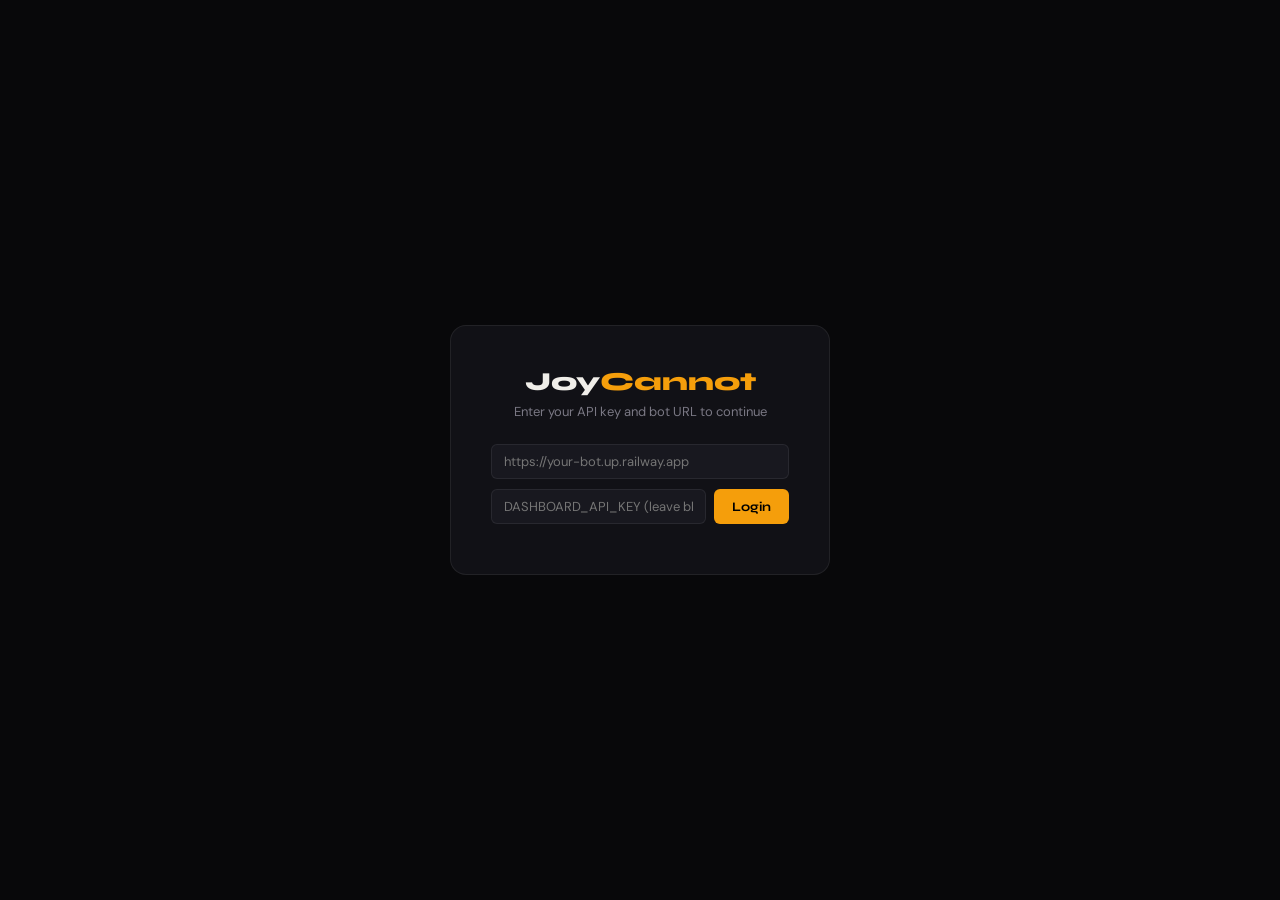
==== commit dfb091c9: "Update index.html" ====
--- a/index.html
+++ b/index.html
@@ -1,571 +1,628 @@
 <!DOCTYPE html>
 <html lang="en">
 <head>
-  <meta charset="UTF-8" />
-  <meta name="viewport" content="width=device-width, initial-scale=1.0" />
-  <title>JoyCannot — All-in-One Discord Bot</title>
-  <meta name="description" content="JoyCannot is a powerful all-in-one Discord bot with moderation, leveling, quests, giveaways, tickets, and premium features." />
-  <meta property="og:title" content="JoyCannot — All-in-One Discord Bot" />
-  <meta property="og:description" content="Moderation · Leveling · Quests · Giveaways · Tickets · Premium" />
-  <meta property="og:type" content="website" />
-  <link rel="stylesheet" href="style.css" />
-
-  <!-- ── Replace BOTID with your actual Discord bot application ID ── -->
-  <script>
-    const BOT_ID      = "YOUR_BOT_ID_HERE";
-    const SUPPORT_URL = "https://discord.gg/YOUR_INVITE_HERE";
-    const TOPGG_URL   = `https://top.gg/bot/${BOT_ID}/vote`;
-    const INVITE_URL  = `https://discord.com/oauth2/authorize?client_id=${BOT_ID}&permissions=8&scope=bot%20applications.commands`;
-  </script>
+<meta charset="UTF-8"/>
+<meta name="viewport" content="width=device-width, initial-scale=1.0"/>
+<title>JoyCannot — Dashboard</title>
+<style>
+@import url('https://fonts.googleapis.com/css2?family=Syne:wght@400;600;700;800&family=DM+Sans:wght@300;400;500&display=swap');
+:root{
+  --amber:#F59E0B;--amber-glow:rgba(245,158,11,.15);
+  --bg:#08080A;--surface:#111116;--surface2:#18181F;--surface3:#1F1F28;
+  --border:rgba(255,255,255,.07);--text:#F0EEE9;--muted:#7A7884;
+  --green:#22C55E;--red:#EF4444;--blue:#3B82F6;--r:10px;
+  --fh:'Syne',sans-serif;--fb:'DM Sans',sans-serif;
+}
+*,*::before,*::after{box-sizing:border-box;margin:0;padding:0}
+body{background:var(--bg);color:var(--text);font-family:var(--fb);font-size:14px;display:flex;height:100vh;overflow:hidden}
+a{color:inherit;text-decoration:none}
+input,select,textarea{background:var(--surface2);color:var(--text);border:1px solid var(--border);border-radius:6px;padding:8px 12px;font-family:var(--fb);font-size:13px;width:100%;outline:none;transition:border .2s}
+input:focus,select:focus,textarea:focus{border-color:rgba(245,158,11,.4)}
+textarea{resize:vertical;min-height:80px}
+button{cursor:pointer;border:none;font-family:var(--fh);font-size:13px;font-weight:700;border-radius:6px;padding:8px 18px;transition:all .2s}
+.btn-amber{background:var(--amber);color:#000}
+.btn-amber:hover{background:#FBBF24;box-shadow:0 0 20px rgba(245,158,11,.4)}
+.btn-ghost{background:transparent;color:var(--text);border:1px solid var(--border)}
+.btn-ghost:hover{border-color:rgba(255,255,255,.2);background:rgba(255,255,255,.04)}
+.btn-red{background:rgba(239,68,68,.15);color:var(--red);border:1px solid rgba(239,68,68,.25)}
+.btn-red:hover{background:rgba(239,68,68,.25)}
+.btn-green{background:rgba(34,197,94,.15);color:var(--green);border:1px solid rgba(34,197,94,.25)}
+.btn-green:hover{background:rgba(34,197,94,.25)}
+.btn-sm{padding:5px 12px;font-size:12px}
+#login-screen{position:fixed;inset:0;background:var(--bg);display:flex;align-items:center;justify-content:center;z-index:1000;flex-direction:column}
+.login-box{background:var(--surface);border:1px solid var(--border);border-radius:16px;padding:40px;width:380px;text-align:center}
+.login-box h1{font-family:var(--fh);font-size:26px;font-weight:800;margin-bottom:6px}
+.login-box h1 span{color:var(--amber)}
+.login-box p{color:var(--muted);font-size:13px;margin-bottom:24px}
+.lrow{display:flex;gap:8px;margin-bottom:10px}
+#lerr{color:var(--red);font-size:12px;margin-top:8px;display:none}
+#app{display:none;width:100%;height:100vh;overflow:hidden;flex:1}
+.sidebar{width:220px;flex-shrink:0;background:var(--surface);border-right:1px solid var(--border);display:flex;flex-direction:column;height:100vh;overflow-y:auto}
+.sb-logo{padding:18px 16px 14px;display:flex;align-items:center;gap:10px;border-bottom:1px solid var(--border)}
+.sb-logo img{width:34px;height:34px;border-radius:50%;border:2px solid var(--amber)}
+.sb-logo span{font-family:var(--fh);font-size:17px;font-weight:800}
+.sb-logo span b{color:var(--amber)}
+.sb-status{padding:9px 16px;font-size:11px;color:var(--muted);display:flex;align-items:center;gap:6px;border-bottom:1px solid var(--border)}
+.dot{width:7px;height:7px;border-radius:50%;background:var(--green);box-shadow:0 0 6px var(--green);flex-shrink:0}
+.dot.off{background:var(--red);box-shadow:none}
+.sb-sec{padding:14px 10px 4px;font-size:10px;font-weight:700;letter-spacing:.12em;text-transform:uppercase;color:var(--muted)}
+.nav-item{display:flex;align-items:center;gap:10px;padding:9px 12px;border-radius:8px;margin:1px 6px;cursor:pointer;color:var(--muted);font-size:13px;font-weight:500;transition:all .15s;border:1px solid transparent}
+.nav-item:hover{background:var(--surface2);color:var(--text)}
+.nav-item.active{background:var(--amber-glow);color:var(--amber);border-color:rgba(245,158,11,.2)}
+.nav-item .ic{font-size:15px;width:20px;text-align:center}
+.sb-bot{margin-top:auto;padding:14px 16px;border-top:1px solid var(--border);font-size:11px;color:var(--muted)}
+.sb-bot b{color:var(--text)}
+#guild-picker{padding:10px;border-bottom:1px solid var(--border)}
+#guild-picker select{font-size:12px;padding:6px 10px}
+.main{flex:1;display:flex;flex-direction:column;overflow:hidden}
+.topbar{height:52px;border-bottom:1px solid var(--border);display:flex;align-items:center;justify-content:space-between;padding:0 24px;flex-shrink:0;background:var(--surface)}
+.topbar h2{font-family:var(--fh);font-size:16px;font-weight:700}
+.topbar-r{display:flex;align-items:center;gap:10px}
+.content{flex:1;overflow-y:auto;padding:24px;display:flex;flex-direction:column;gap:20px}
+.card{background:var(--surface);border:1px solid var(--border);border-radius:var(--r);padding:20px}
+.ct{font-family:var(--fh);font-size:14px;font-weight:700;margin-bottom:16px;display:flex;align-items:center;gap:8px}
+.g2{display:grid;grid-template-columns:1fr 1fr;gap:12px}
+.g3{display:grid;grid-template-columns:1fr 1fr 1fr;gap:12px}
+.sc{background:var(--surface2);border:1px solid var(--border);border-radius:8px;padding:16px}
+.sc .num{font-family:var(--fh);font-size:26px;font-weight:800}
+.sc .lbl{font-size:11px;color:var(--muted);text-transform:uppercase;letter-spacing:.08em;margin-top:4px}
+.fr{display:flex;flex-direction:column;gap:5px;margin-bottom:12px}
+.fr label{font-size:11px;font-weight:700;color:var(--muted);text-transform:uppercase;letter-spacing:.06em}
+.fi{display:flex;gap:8px;align-items:flex-end}
+.fi .fr{flex:1;margin:0}
+table{width:100%;border-collapse:collapse}
+th{text-align:left;font-size:11px;font-weight:700;text-transform:uppercase;letter-spacing:.08em;color:var(--muted);padding:10px 12px;border-bottom:1px solid var(--border)}
+td{padding:10px 12px;font-size:13px;border-bottom:1px solid rgba(255,255,255,.04)}
+tr:last-child td{border-bottom:none}
+tr:hover td{background:rgba(255,255,255,.02)}
+.badge{display:inline-flex;align-items:center;padding:2px 8px;border-radius:99px;font-size:11px;font-weight:700}
+.ba{background:rgba(245,158,11,.15);color:var(--amber);border:1px solid rgba(245,158,11,.2)}
+.bg{background:rgba(34,197,94,.15);color:var(--green);border:1px solid rgba(34,197,94,.2)}
+.br{background:rgba(239,68,68,.15);color:var(--red);border:1px solid rgba(239,68,68,.2)}
+.bb{background:rgba(59,130,246,.15);color:var(--blue);border:1px solid rgba(59,130,246,.2)}
+.xbo{background:var(--surface3);border-radius:99px;height:6px;overflow:hidden;width:100px}
+.xbi{height:100%;background:var(--amber);border-radius:99px}
+.toggle{position:relative;display:inline-block;width:40px;height:22px}
+.toggle input{opacity:0;width:0;height:0}
+.ts{position:absolute;inset:0;background:var(--surface3);border-radius:99px;cursor:pointer;transition:.2s}
+.ts:before{content:'';position:absolute;height:16px;width:16px;left:3px;bottom:3px;background:var(--muted);border-radius:50%;transition:.2s}
+.toggle input:checked+.ts{background:var(--amber)}
+.toggle input:checked+.ts:before{transform:translateX(18px);background:#000}
+#toast{position:fixed;bottom:24px;right:24px;z-index:9999;display:flex;flex-direction:column;gap:8px;pointer-events:none}
+.ti{background:var(--surface);border:1px solid var(--border);border-radius:8px;padding:12px 18px;font-size:13px;font-weight:500;box-shadow:0 8px 24px rgba(0,0,0,.4);transform:translateX(120%);transition:transform .3s;max-width:320px}
+.ti.in{transform:translateX(0)}
+.ti.success{border-left:3px solid var(--green);color:var(--green)}
+.ti.error{border-left:3px solid var(--red);color:var(--red)}
+.ti.info{border-left:3px solid var(--amber);color:var(--amber)}
+.loading{display:flex;align-items:center;justify-content:center;padding:40px;color:var(--muted);gap:10px}
+.spinner{width:20px;height:20px;border:2px solid var(--border);border-top-color:var(--amber);border-radius:50%;animation:spin .8s linear infinite}
+@keyframes spin{to{transform:rotate(360deg)}}
+::-webkit-scrollbar{width:4px;height:4px}
+::-webkit-scrollbar-track{background:transparent}
+::-webkit-scrollbar-thumb{background:var(--border);border-radius:99px}
+</style>
 </head>
 <body>
 
-<!-- ──────────────────────────────────────────
-     NAVBAR
-     ────────────────────────────────────────── -->
-<nav id="navbar">
-  <div class="container">
-    <a href="#" class="nav-logo">
-      <!-- Replace src with your bot avatar URL -->
-      <img src="https://cdn.discordapp.com/embed/avatars/0.png" alt="JoyCannot" id="bot-avatar" />
-      Joy<span>Cannot</span>
-    </a>
-
-    <ul class="nav-links">
-      <li><a href="#features">Features</a></li>
-      <li><a href="#commands">Commands</a></li>
-      <li><a href="#premium">Premium</a></li>
-      <li><a href="#vote">Vote</a></li>
-    </ul>
-
-    <div class="nav-cta">
-      <a href="#" onclick="window.open(SUPPORT_URL)" class="btn btn-ghost">Support</a>
-      <a href="#" onclick="window.open(INVITE_URL)" class="btn btn-primary">Add to Server</a>
-    </div>
-  </div>
-</nav>
-
-<!-- ──────────────────────────────────────────
-     HERO
-     ────────────────────────────────────────── -->
-<section class="hero" id="home">
-  <div class="container">
-    <div class="hero-grid">
-
-      <!-- Left: text -->
-      <div class="hero-text">
-        <div class="tag">✨ All-in-One Discord Bot</div>
-        <h1 class="hero-title anim">
-          Your Server's<br/>
-          <span class="accent">Backbone</span>
-          <span class="line2">Done Right.</span>
-        </h1>
-        <p class="hero-desc anim anim-d1">
-          Moderation, leveling, tickets, quests, giveaways & premium — everything your server needs in one powerful bot. Zero bloat, pure performance.
-        </p>
-        <div class="hero-buttons anim anim-d2">
-          <a href="#" onclick="window.open(INVITE_URL)" class="btn btn-primary btn-invite">
-            🚀 Add to Discord
-          </a>
-          <a href="#features" class="btn btn-ghost">See Features</a>
+<div id="login-screen">
+  <div class="login-box">
+    <h1>Joy<span>Cannot</span></h1>
+    <p>Enter your API key and bot URL to continue</p>
+    <div class="lrow"><input type="text" id="url-in" placeholder="https://your-bot.up.railway.app" /></div>
+    <div class="lrow">
+      <input type="password" id="key-in" placeholder="DASHBOARD_API_KEY (leave blank if none)" />
+      <button class="btn-amber" onclick="doLogin()">Login</button>
+    </div>
+    <div id="lerr">❌ Cannot connect — check URL or API key</div>
+  </div>
+</div>
+
+<div id="app" style="display:none;flex:1;display:flex">
+  <div class="sidebar">
+    <div class="sb-logo">
+      <img id="sb-av" src="https://cdn.discordapp.com/embed/avatars/0.png"/>
+      <span>Joy<b>Cannot</b></span>
+    </div>
+    <div class="sb-status"><span class="dot" id="sb-dot"></span><span id="sb-st">Connecting...</span></div>
+    <div id="guild-picker">
+      <select id="gs" onchange="selectGuild(this.value)"><option value="">— Select server —</option></select>
+    </div>
+    <div class="sb-sec">Overview</div>
+    <div class="nav-item active" onclick="goto('overview',this)"><span class="ic">📊</span>Overview</div>
+    <div class="sb-sec">Premium</div>
+    <div class="nav-item" onclick="goto('premium',this)"><span class="ic">💎</span>Premium Manager</div>
+    <div class="nav-item" onclick="goto('payment',this)"><span class="ic">💳</span>Payment Methods</div>
+    <div class="sb-sec">Server</div>
+    <div class="nav-item" onclick="goto('leveling',this)"><span class="ic">⭐</span>Leveling</div>
+    <div class="nav-item" onclick="goto('quests',this)"><span class="ic">📋</span>Quests</div>
+    <div class="nav-item" onclick="goto('tickets',this)"><span class="ic">🎫</span>Tickets</div>
+    <div class="nav-item" onclick="goto('giveaways',this)"><span class="ic">🎊</span>Giveaways</div>
+    <div class="sb-sec">Global</div>
+    <div class="nav-item" onclick="goto('broadcast',this)"><span class="ic">📢</span>Broadcast</div>
+    <div class="nav-item" onclick="goto('settings',this)"><span class="ic">⚙️</span>Settings</div>
+    <div class="sb-bot">Bot: <b id="sb-nm">—</b><br/>Ping: <b id="sb-ms">—</b>ms</div>
+  </div>
+
+  <div class="main">
+    <div class="topbar">
+      <h2 id="pt">Overview</h2>
+      <div class="topbar-r">
+        <span style="font-size:12px;color:var(--muted)" id="gl">No server selected</span>
+        <button class="btn-ghost btn-sm" onclick="refreshAll()">🔄 Refresh</button>
+        <button class="btn-red btn-sm" onclick="logout()">Logout</button>
+      </div>
+    </div>
+    <div class="content" id="content"><div class="loading"><div class="spinner"></div>Loading...</div></div>
+  </div>
+</div>
+
+<div id="toast"></div>
+
+<script>
+let URL_BASE="",API_KEY="";
+let S={status:null,guilds:[],guild:null,gdata:null,pm:null};
+let PAGE="overview";
+
+async function api(m,p,b=null){
+  const o={method:m,headers:{"Authorization":"Bearer "+API_KEY,"Content-Type":"application/json"}};
+  if(b)o.body=JSON.stringify(b);
+  const r=await fetch(URL_BASE+p,o);
+  if(!r.ok){const t=await r.text();throw new Error(t||"HTTP "+r.status);}
+  return r.json();
+}
+
+function toast(type,msg){
+  const t=document.getElementById("toast");
+  const el=document.createElement("div");
+  el.className="ti "+type; el.textContent=msg; t.appendChild(el);
+  requestAnimationFrame(()=>el.classList.add("in"));
+  setTimeout(()=>{el.classList.remove("in");setTimeout(()=>el.remove(),300);},3500);
+}
+
+async function doLogin(){
+  const url=document.getElementById("url-in").value.trim().replace(/\/$/,"");
+  const key=document.getElementById("key-in").value.trim();
+  URL_BASE=url; API_KEY=key;
+  if(!url){document.getElementById("lerr").style.display="block";return;}
+  try{
+    S.status=await api("GET","/api/status");
+    document.getElementById("login-screen").style.display="none";
+    document.getElementById("app").style.display="flex";
+    await init();
+  }catch(e){document.getElementById("lerr").style.display="block";}
+}
+
+function logout(){URL_BASE="";API_KEY="";location.reload();}
+
+async function init(){
+  updateSb();
+  S.guilds=await api("GET","/api/guilds")||[];
+  const sel=document.getElementById("gs");
+  sel.innerHTML='<option value="">— Select server —</option>';
+  S.guilds.forEach(g=>{sel.innerHTML+=`<option value="${g.id}">${g.name}${g.premium?" 💎":""}</option>`;});
+  S.pm=await api("GET","/api/premium");
+  render(PAGE);
+  setInterval(async()=>{try{S.status=await api("GET","/api/status");updateSb();}catch(e){}},30000);
+}
+
+function updateSb(){
+  const s=S.status||{};
+  document.getElementById("sb-av").src=s.avatar_url||"https://cdn.discordapp.com/embed/avatars/0.png";
+  document.getElementById("sb-nm").textContent=s.username||"—";
+  document.getElementById("sb-ms").textContent=s.latency_ms??"—";
+  document.getElementById("sb-dot").className="dot"+(s.online?"":" off");
+  document.getElementById("sb-st").textContent=s.online?`Online · ${s.guild_count} servers`:"Offline";
+}
+
+async function selectGuild(id){
+  if(!id){S.guild=null;S.gdata=null;document.getElementById("gl").textContent="No server selected";return;}
+  document.getElementById("content").innerHTML='<div class="loading"><div class="spinner"></div>Loading server data...</div>';
+  S.gdata=await api("GET",`/api/guild/${id}`);
+  S.guild=id;
+  document.getElementById("gl").textContent=S.gdata?.name||id;
+  render(PAGE);
+}
+
+async function refreshAll(){
+  S.status=await api("GET","/api/status");
+  S.pm=await api("GET","/api/premium");
+  S.guilds=await api("GET","/api/guilds");
+  if(S.guild)S.gdata=await api("GET",`/api/guild/${S.guild}`);
+  updateSb(); render(PAGE); toast("info","Refreshed ✓");
+}
+
+function goto(page,el){
+  document.querySelectorAll(".nav-item").forEach(i=>i.classList.remove("active"));
+  el.classList.add("active");
+  const t={overview:"Overview",premium:"Premium Manager",payment:"Payment Methods",leveling:"Leveling",
+    quests:"Quests",tickets:"Tickets",giveaways:"Giveaways",broadcast:"Broadcast",settings:"Settings"};
+  document.getElementById("pt").textContent=t[page]||page;
+  PAGE=page; render(page);
+}
+
+function render(p){
+  const c=document.getElementById("content");
+  const pages={
+    overview:rOverview, premium:rPremium, payment:rPayment,
+    leveling:rLeveling, quests:rQuests, tickets:rTickets,
+    giveaways:rGiveaways, broadcast:rBroadcast, settings:rSettings,
+  };
+  c.innerHTML=(pages[p]||()=>"<p>Unknown page</p>")();
+}
+
+function noG(){return`<div class="card"><div class="ct">💡 Select a server from the sidebar first</div></div>`;}
+function esc(s){if(!s&&s!==0)return"";return String(s).replace(/&/g,"&amp;").replace(/</g,"&lt;").replace(/>/g,"&gt;").replace(/"/g,"&quot;");}
+function v(id){const e=document.getElementById(id);return e?e.value.trim():"";}
+
+function chOpts(channels,selected){
+  return`<option value="">None</option>`+channels.map(c=>`<option value="${c.id}"${selected==c.id?" selected":""}>#${esc(c.name)}</option>`).join("");
+}
+
+// ── OVERVIEW ────────────────────────────────────────────────────────────
+function rOverview(){
+  const s=S.status||{},pm=S.pm||{};
+  const g=S.gdata;
+  let lb="";
+  if(g){
+    const rows=(g.leaderboard||[]).map((m,i)=>{
+      const nx=5*Math.pow(m.level,2)+50*m.level+100;
+      const pct=Math.min(100,Math.round((m.xp%nx)/nx*100));
+      return`<tr><td><b>${i+1}</b></td><td>${esc(m.name)}</td><td><span class="badge ba">Lv.${m.level}</span></td>
+      <td>${m.xp.toLocaleString()}</td><td><div class="xbo"><div class="xbi" style="width:${pct}%"></div></div></td></tr>`;
+    }).join("")||`<tr><td colspan="5" style="text-align:center;color:var(--muted)">No XP data yet</td></tr>`;
+    lb=`<div class="card"><div class="ct">🏆 Leaderboard — ${esc(g.name)}</div>
+    <table><tr><th>#</th><th>Member</th><th>Level</th><th>XP</th><th>Progress</th></tr>${rows}</table></div>`;
+  }
+  return`<div class="g3">
+    <div class="sc"><div class="num">${s.guild_count??0}</div><div class="lbl">Servers</div></div>
+    <div class="sc"><div class="num" style="color:var(--amber)">${s.premium_guilds??0}</div><div class="lbl">Premium Servers</div></div>
+    <div class="sc"><div class="num">${s.latency_ms??0}ms</div><div class="lbl">Latency</div></div>
+  </div>
+  ${g?`<div class="g3">
+    <div class="sc"><div class="num">${g.member_count}</div><div class="lbl">Members</div></div>
+    <div class="sc"><div class="num" style="color:var(--green)">${g.active_tickets}</div><div class="lbl">Open Tickets</div></div>
+    <div class="sc"><div class="num">${(g.quests||[]).length}</div><div class="lbl">Quests</div></div>
+  </div>`:''}${lb}`;
+}
+
+// ── PREMIUM ──────────────────────────────────────────────────────────────
+function rPremium(){
+  const pm=S.pm||{};
+  const pkgs=pm.packages||[],pg=pm.premium_guilds||[],pu=pm.premium_users||[],pc=pm.premium_commands||[];
+  const pkgR=pkgs.map(p=>`<tr><td><b>${esc(p.name)}</b></td><td>${esc(p.duration)}</td>
+    <td>${esc(p.type)}</td><td style="color:var(--amber)">${esc(p.price)}</td>
+    <td><button class="btn-red btn-sm" onclick="rmPkg('${esc(p.name)}')">Remove</button></td></tr>`)
+    .join("")||`<tr><td colspan="5" style="text-align:center;color:var(--muted)">No packages yet</td></tr>`;
+  const pgR=pg.map(g=>`<tr><td><b>${esc(g.name)}</b></td><td style="color:var(--muted);font-size:11px">${g.id}</td>
+    <td><span class="badge ba">💎 Active</span></td>
+    <td><button class="btn-red btn-sm" onclick="deactGuild('${g.id}','${esc(g.name)}')">Deactivate</button></td></tr>`)
+    .join("")||`<tr><td colspan="4" style="text-align:center;color:var(--muted)">No premium guilds</td></tr>`;
+  const puL=pu.map(u=>`<div style="display:flex;align-items:center;justify-content:space-between;padding:8px 10px;background:var(--surface2);border-radius:6px;margin-bottom:6px">
+    <code style="color:var(--amber)">${u}</code><button class="btn-red btn-sm" onclick="rmUser('${u}')">Remove</button></div>`)
+    .join("")||`<p style="color:var(--muted);font-size:12px">No premium users</p>`;
+  const pcL=pc.map(c=>`<div style="display:flex;align-items:center;justify-content:space-between;padding:8px 10px;background:var(--surface2);border-radius:6px;margin-bottom:6px">
+    <code style="color:var(--amber)">/${c}</code><button class="btn-red btn-sm" onclick="unlkCmd('${c}')">Unlock</button></div>`)
+    .join("")||`<p style="color:var(--muted);font-size:12px">No locked commands</p>`;
+  return`<div class="g2">
+    <div class="card"><div class="ct">📦 Packages</div>
+      <table><tr><th>Name</th><th>Duration</th><th>Type</th><th>Price</th><th></th></tr>${pkgR}</table>
+      <div style="margin-top:16px;border-top:1px solid var(--border);padding-top:16px">
+        <div style="font-family:var(--fh);font-size:13px;font-weight:700;margin-bottom:12px">➕ Add Package</div>
+        <div class="g2" style="gap:8px">
+          <div class="fr"><label>Name</label><input id="pk-n" placeholder="e.g. Gold"/></div>
+          <div class="fr"><label>Duration</label><input id="pk-d" placeholder="e.g. 7 days"/></div>
+          <div class="fr"><label>Type</label><select id="pk-t"><option>basic</option><option>premium</option><option>vip</option></select></div>
+          <div class="fr"><label>Price</label><input id="pk-p" placeholder="e.g. Rp 14.800"/></div>
         </div>
-        <div class="hero-stats anim anim-d3">
-          <div class="stat">
-            <span class="stat-num" id="stat-guilds">—</span>
-            <span class="stat-label">Servers</span>
-          </div>
-          <div class="stat">
-            <span class="stat-num">8</span>
-            <span class="stat-label">Languages</span>
-          </div>
-          <div class="stat">
-            <span class="stat-num">30+</span>
-            <span class="stat-label">Commands</span>
-          </div>
-        </div>
+        <button class="btn-amber" style="width:100%;margin-top:4px" onclick="addPkg()">Add Package</button>
       </div>
-
-      <!-- Right: bot card -->
-      <div class="hero-card anim anim-d2">
-        <img class="card-avatar" src="https://cdn.discordapp.com/embed/avatars/0.png" alt="Bot" id="card-avatar" />
-        <div class="card-name">JoyCannot</div>
-        <div class="card-status">
-          <span class="dot-online"></span>
-          Online &amp; Ready
-        </div>
-        <div class="card-features">
-          <div class="card-feature"><span class="icon">🛡️</span> Advanced Moderation</div>
-          <div class="card-feature"><span class="icon">⭐</span> XP Leveling System</div>
-          <div class="card-feature"><span class="icon">📋</span> Quest System</div>
-          <div class="card-feature"><span class="icon">🎊</span> Giveaway Manager</div>
-          <div class="card-feature"><span class="icon">🎫</span> Ticket Support</div>
-          <div class="card-feature"><span class="icon">💎</span> Premium Features</div>
-        </div>
-
-        <!-- Floating badges -->
-        <div class="badge-float badge-1">
-          <span class="badge-amber">⬆️</span> @user reached Level 5!
-        </div>
-        <div class="badge-float badge-2">
-          <span class="badge-amber">🎊</span> Giveaway started!
-        </div>
+    </div>
+    <div class="card"><div class="ct">🏠 Premium Guilds</div>
+      <table><tr><th>Server</th><th>ID</th><th>Status</th><th></th></tr>${pgR}</table>
+      <div style="margin-top:12px;display:flex;gap:8px">
+        <input id="act-gid" placeholder="Server ID to activate" style="flex:1"/>
+        <button class="btn-green btn-sm" onclick="actGuild()">Activate</button>
       </div>
-
-    </div>
-  </div>
-</section>
-
-<div class="section-divider"></div>
-
-<!-- ──────────────────────────────────────────
-     FEATURES
-     ────────────────────────────────────────── -->
-<section class="section" id="features">
-  <div class="container">
-    <div class="features-header">
-      <span class="section-label">Everything you need</span>
-      <h2 class="section-title anim">Packed with features.<br/>Ready out of the box.</h2>
-      <p class="section-sub anim anim-d1">Everything from moderation to premium monetization — one bot, zero headaches.</p>
-    </div>
-
-    <div class="features-grid">
-
-      <div class="feature-card anim anim-d1">
-        <div class="feature-icon">🛡️</div>
-        <h3>Advanced Moderation</h3>
-        <p>Kick, ban, timeout, warn with reason logging. Auto-ban cross-channel spammers — detects text, images, links and invite spam instantly before they cause damage.</p>
-        <span class="feature-badge">🔒 Anti-Spam</span>
+    </div>
+  </div>
+  <div class="g2">
+    <div class="card"><div class="ct">👑 Premium Users</div>${puL}
+      <div style="display:flex;gap:8px;margin-top:12px">
+        <input id="pu-id" placeholder="Discord User ID" style="flex:1"/>
+        <button class="btn-green btn-sm" onclick="addUser()">Add</button>
       </div>
-
-      <div class="feature-card anim anim-d2">
-        <div class="feature-icon">⭐</div>
-        <h3>XP Leveling System</h3>
-        <p>Arcane-style rank cards with progress bars, server leaderboard, configurable XP per message, cooldowns, and automatic role rewards for reaching levels.</p>
-        <span class="feature-badge">📊 Leaderboard</span>
+    </div>
+    <div class="card"><div class="ct">🔒 Premium Commands</div>${pcL}
+      <div style="display:flex;gap:8px;margin-top:12px">
+        <input id="lk-cmd" placeholder="e.g. kick or ticket setup" style="flex:1"/>
+        <button class="btn-amber btn-sm" onclick="lkCmd()">Lock</button>
       </div>
-
-      <div class="feature-card anim anim-d3">
-        <div class="feature-icon">📋</div>
-        <h3>Quest System</h3>
-        <p>Custom per-server quests with hidden rewards. Text rewards shown only via ephemeral claim — "Only you can see this". XP rewards added silently on completion.</p>
-        <span class="feature-badge">🎁 Secret Rewards</span>
-      </div>
-
-      <div class="feature-card anim anim-d1">
-        <div class="feature-icon">🎊</div>
-        <h3>Giveaway Manager</h3>
-        <p>Professional giveaways with 🎉 reaction entry, auto-timing, force-end, reroll, role requirements, min-level gate, and custom descriptions.</p>
-        <span class="feature-badge">🏆 Auto-Winner</span>
-      </div>
-
-      <div class="feature-card anim anim-d2">
-        <div class="feature-icon">🎫</div>
-        <h3>Ticket System</h3>
-        <p>One-click ticket panels, support role auto-access, close reason (required), max-ticket limit per user, full audit log with timestamps and reasons.</p>
-        <span class="feature-badge">📋 Audit Log</span>
-      </div>
-
-      <div class="feature-card anim anim-d3">
-        <div class="feature-icon">📅</div>
-        <h3>Live Event System</h3>
-        <p>Schedule events with live countdown embeds. Auto-updates to 🟢 LIVE then 🔴 ENDED. 5-minute reminder ping before events start.</p>
-        <span class="feature-badge">⏳ Auto-Update</span>
-      </div>
-
-      <div class="feature-card anim anim-d1">
-        <div class="feature-icon">💎</div>
-        <h3>Premium System</h3>
-        <p>Built-in monetization. QRIS, bank transfer, e-wallet payment. Buyers submit proof screenshot via DM — bot forwards to owner with Server ID for instant activation.</p>
-        <span class="feature-badge">💳 Payment Proof</span>
-      </div>
-
-      <div class="feature-card anim anim-d2">
-        <div class="feature-icon">🗳️</div>
-        <h3>Vote & Rewards</h3>
-        <p>top.gg integration via webhook. Voters get automatic discount on premium orders. Configurable discount %, applied seamlessly on next order.</p>
-        <span class="feature-badge">🎯 Auto-Discount</span>
-      </div>
-
-      <div class="feature-card anim anim-d3">
-        <div class="feature-icon">🌐</div>
-        <h3>Multi-Language</h3>
-        <p>8 languages supported per-server: English, Indonesian, German, Arabic, Thai, Vietnamese, Japanese, Korean. Switch with one command.</p>
-        <span class="feature-badge">🇮🇩 8 Languages</span>
-      </div>
-
-    </div>
-  </div>
-</section>
-
-<div class="section-divider"></div>
-
-<!-- ──────────────────────────────────────────
-     COMMANDS SHOWCASE
-     ────────────────────────────────────────── -->
-<section class="section commands-section" id="commands">
-  <div class="container">
-    <div class="commands-inner">
-
-      <!-- Left: description -->
-      <div>
-        <span class="section-label">Slash &amp; Prefix</span>
-        <h2 class="section-title anim">Every command,<br/>two ways.</h2>
-        <p class="section-sub anim anim-d1" style="margin-bottom:32px;">
-          All commands work as both <code style="background:var(--surface2);padding:2px 6px;border-radius:4px;font-size:13px;">/slash</code> and <code style="background:var(--surface2);padding:2px 6px;border-radius:4px;font-size:13px;">!Joy prefix</code> — with full autocomplete, parameter hints, and premium labels.
-        </p>
-        <div class="commands-list" id="cmd-list">
-          <div class="cmd-item active" data-cmd="rank" onclick="showCmd('rank', this)">
-            <span class="cmd-name">/rank</span>
-            <span class="cmd-desc">View XP rank card with progress bar</span>
-          </div>
-          <div class="cmd-item" data-cmd="levelup" onclick="showCmd('levelup', this)">
-            <span class="cmd-name">/level setchannel</span>
-            <span class="cmd-desc">Set level-up notification channel</span>
-          </div>
-          <div class="cmd-item" data-cmd="quest" onclick="showCmd('quest', this)">
-            <span class="cmd-name">/quest list</span>
-            <span class="cmd-desc">View quests & hidden rewards</span>
-          </div>
-          <div class="cmd-item" data-cmd="giveaway" onclick="showCmd('giveaway', this)">
-            <span class="cmd-name">/giveaway start</span>
-            <span class="cmd-desc">Launch a giveaway with 🎉 entries</span>
-          </div>
-          <div class="cmd-item" data-cmd="ticket" onclick="showCmd('ticket', this)">
-            <span class="cmd-name">/ticket setup</span>
-            <span class="cmd-desc">Configure ticket system</span>
-          </div>
-          <div class="cmd-item" data-cmd="premium" onclick="showCmd('premium', this)">
-            <span class="cmd-name">/premium info</span>
-            <span class="cmd-desc">View packages &amp; payment methods</span>
-          </div>
-        </div>
-      </div>
-
-      <!-- Right: live preview -->
-      <div class="cmd-preview anim anim-d2">
-        <div class="cmd-preview-header">Live Preview</div>
-        <div id="preview-content">
-          <!-- rank default -->
-          <div class="discord-msg">
-            <div class="discord-avatar">🤖</div>
-            <div class="discord-content">
-              <div class="discord-name">JoyCannot <span>Today at 03:14 AM</span></div>
-              <div class="discord-embed">
-                <div class="embed-title">📊 Rank Card</div>
-                <div class="embed-body">
-                  <strong>@YourUsername</strong><br/><br/>
-                  <span style="color:#7A7884;font-size:12px;">Level: <strong style="color:#F0EEE9">7</strong> &nbsp;·&nbsp; XP: <strong style="color:#F0EEE9">1,204 / 1,575</strong> &nbsp;·&nbsp; Rank: <strong style="color:#F0EEE9">#3</strong></span>
-                  <br/><br/>
-                  <div class="xp-bar">▰▰▰▰▰▰▰▰▰▰▰▱▱▱▱▱ 76%</div>
-                  <br/>
-                  <span style="color:#7A7884;font-size:11px;">Total XP: 8,954 &nbsp;·&nbsp; Messages: 1,204</span>
-                </div>
-              </div>
-            </div>
-          </div>
-        </div>
-      </div>
-
-    </div>
-  </div>
-</section>
-
-<div class="section-divider"></div>
-
-<!-- ──────────────────────────────────────────
-     PREMIUM
-     ────────────────────────────────────────── -->
-<section class="section premium-section" id="premium">
-  <div class="container">
-    <div class="premium-inner">
-
-      <div>
-        <span class="section-label">Premium</span>
-        <h2 class="section-title anim">Unlock the full<br/>experience.</h2>
-        <p class="section-sub anim anim-d1" style="margin-bottom:36px;">
-          Premium activates exclusive features server-wide. Bot nickname changes to <strong style="color:var(--amber)">JoyCannot Premium</strong> with a golden role color.
-        </p>
-        <ul class="premium-perks">
-          <li><span class="perk-icon">✅</span> Access to all premium-locked commands</li>
-          <li><span class="perk-icon">✅</span> Bot nickname → <strong style="color:var(--amber)">JoyCannot Premium</strong></li>
-          <li><span class="perk-icon">✅</span> Gold colored role (server-wide)</li>
-          <li><span class="perk-icon">✅</span> Priority support via ticket system</li>
-          <li><span class="perk-icon">✅</span> Custom XP multiplier settings</li>
-          <li><span class="perk-icon">✅</span> Vote discount stackable</li>
-        </ul>
-        <br/>
-        <a href="#" onclick="window.open(SUPPORT_URL)" class="btn btn-primary" style="margin-top:8px;">
-          💎 Order Premium
-        </a>
-      </div>
-
-      <div class="premium-cards anim anim-d2">
-        <div class="premium-card">
-          <div class="pkg-info">
-            <h4>🥉 Bronze</h4>
-            <span>3 days · Basic</span>
-          </div>
-          <div class="pkg-price">
-            <div class="price">Rp 8.599</div>
-            <span class="dur">one-time</span>
-          </div>
-        </div>
-        <div class="premium-card">
-          <div class="pkg-info">
-            <h4>🥇 Gold</h4>
-            <span>7 days · Basic</span>
-          </div>
-          <div class="pkg-price">
-            <div class="price">Rp 14.800</div>
-            <span class="dur">one-time</span>
-          </div>
-        </div>
-        <div class="premium-card featured">
-          <div class="pkg-info">
-            <h4>💎 Diamond</h4>
-            <span>25 days · Premium</span>
-          </div>
-          <div class="pkg-price">
-            <div class="price">Rp 34.200</div>
-            <span class="dur">one-time</span>
-          </div>
-        </div>
-        <div class="premium-card">
-          <div class="pkg-info">
-            <h4>🔮 Crystal</h4>
-            <span>30 days · VIP</span>
-          </div>
-          <div class="pkg-price">
-            <div class="price">Rp 48.200</div>
-            <span class="dur">one-time</span>
-          </div>
-        </div>
-        <p style="font-size:12px;color:var(--muted);text-align:center;margin-top:8px;">
-          💳 QRIS · Bank Transfer · E-Wallet &nbsp;|&nbsp; Payment proof via DM
-        </p>
-      </div>
-
-    </div>
-  </div>
-</section>
-
-<div class="section-divider"></div>
-
-<!-- ──────────────────────────────────────────
-     VOTE
-     ────────────────────────────────────────── -->
-<section class="vote-section" id="vote">
-  <div class="container">
-    <div class="tag" style="margin:0 auto 20px;">🗳️ Free Reward</div>
-    <h2 class="anim">Vote. Get Rewarded.</h2>
-    <p class="anim anim-d1">Vote for JoyCannot on top.gg and get an exclusive discount on your next premium order — automatically applied, no codes needed.</p>
-
-    <div class="vote-perks anim anim-d2">
-      <div class="vote-perk">
-        <span class="vote-perk-icon">🎁</span>
-        <span class="vote-perk-text">Discount on Premium</span>
-      </div>
-      <div class="vote-perk">
-        <span class="vote-perk-icon">⭐</span>
-        <span class="vote-perk-text">XP Boost</span>
-      </div>
-      <div class="vote-perk">
-        <span class="vote-perk-icon">⚡</span>
-        <span class="vote-perk-text">Instant via Webhook</span>
-      </div>
-      <div class="vote-perk">
-        <span class="vote-perk-icon">🔁</span>
-        <span class="vote-perk-text">Every 12 Hours</span>
-      </div>
-    </div>
-
-    <a href="#" onclick="window.open(TOPGG_URL)" class="btn btn-primary anim anim-d3" style="padding:14px 40px;font-size:16px;">
-      🗳️ Vote on top.gg
-    </a>
-  </div>
-</section>
-
-<!-- ──────────────────────────────────────────
-     FOOTER
-     ────────────────────────────────────────── -->
-<footer>
-  <div class="container">
-    <div class="footer-inner">
-      <div class="footer-brand">
-        <h3>Joy<span>Cannot</span></h3>
-        <p>A sleek, multi-purpose Discord bot built for serious servers. Professional. Lightweight. Built different.</p>
-      </div>
-      <div class="footer-col">
-        <h4>Bot</h4>
-        <ul>
-          <li><a href="#features">Features</a></li>
-          <li><a href="#commands">Commands</a></li>
-          <li><a href="#premium">Premium</a></li>
-          <li><a href="#vote">Vote</a></li>
-        </ul>
-      </div>
-      <div class="footer-col">
-        <h4>Links</h4>
-        <ul>
-          <li><a href="#" onclick="window.open(INVITE_URL)">Invite Bot</a></li>
-          <li><a href="#" onclick="window.open(SUPPORT_URL)">Support Server</a></li>
-          <li><a href="#" onclick="window.open(TOPGG_URL)">top.gg</a></li>
-        </ul>
-      </div>
-      <div class="footer-col">
-        <h4>Support</h4>
-        <ul>
-          <li><a href="#" onclick="window.open(SUPPORT_URL)">Discord Server</a></li>
-          <li><a href="#premium">Order Premium</a></li>
-          <li><a href="#vote">Vote &amp; Earn</a></li>
-        </ul>
-      </div>
-    </div>
-    <div class="footer-bottom">
-      <span>© 2026 <span class="amber">JoyCannot</span>. Made with ❤️ for Discord communities.</span>
-      <span>Prefix: <code style="color:var(--amber)">!Joy</code> &nbsp;·&nbsp; Slash: <code style="color:var(--amber)">/</code></span>
-    </div>
-  </div>
-</footer>
-
-<!-- ──────────────────────────────────────────
-     JAVASCRIPT
-     ────────────────────────────────────────── -->
-<script>
-/* ── Intersection Observer for scroll animations ── */
-const observer = new IntersectionObserver(entries => {
-  entries.forEach(e => { if (e.isIntersecting) e.target.classList.add('in'); });
-}, { threshold: 0.12 });
-document.querySelectorAll('.anim').forEach(el => observer.observe(el));
-
-/* ── Navbar scroll shadow ── */
-window.addEventListener('scroll', () => {
-  document.getElementById('navbar').style.background =
-    window.scrollY > 30 ? 'rgba(10,10,12,0.95)' : 'rgba(10,10,12,0.7)';
-});
-
-/* ── Command preview switcher ── */
-const previews = {
-  rank: `
-    <div class="discord-msg">
-      <div class="discord-avatar">🤖</div>
-      <div class="discord-content">
-        <div class="discord-name">JoyCannot <span>Today at 03:14 AM</span></div>
-        <div class="discord-embed">
-          <div class="embed-title">📊 Rank Card</div>
-          <div class="embed-body">
-            <strong>@YourUsername</strong><br/><br/>
-            <span style="color:#7A7884;font-size:12px;">Level: <strong style="color:#F0EEE9">7</strong> &nbsp;·&nbsp; XP: <strong style="color:#F0EEE9">1,204 / 1,575</strong> &nbsp;·&nbsp; Rank: <strong style="color:#F0EEE9">#3</strong></span>
-            <br/><br/>
-            <div class="xp-bar">▰▰▰▰▰▰▰▰▰▰▰▱▱▱▱▱ 76%</div>
-          </div>
-        </div>
-      </div>
-    </div>`,
-  levelup: `
-    <div class="discord-msg">
-      <div class="discord-avatar">🤖</div>
-      <div class="discord-content">
-        <div class="discord-name">JoyCannot <span>Today at 11:22 PM</span></div>
-        <div class="discord-embed">
-          <div class="embed-title">⬆️ Level Up!</div>
-          <div class="embed-body">
-            @ZoesaC24<br/><br/>
-            <span style="color:#7A7884;font-size:12px;">Level: <strong style="color:#F0EEE9">6</strong> &nbsp;·&nbsp; XP: <strong style="color:#F0EEE9">0 / 880</strong> &nbsp;·&nbsp; Rank: <strong style="color:#F0EEE9">#4</strong></span>
-            <br/><br/>
-            <div class="xp-bar">▱▱▱▱▱▱▱▱▱▱▱▱▱▱▱▱ 0%</div>
-            <br/>
-            <span style="font-size:11px;color:#7A7884;">Vote Booster: Vote now for a 10% XP boost.</span>
-          </div>
-        </div>
-      </div>
-    </div>`,
-  quest: `
-    <div class="discord-msg">
-      <div class="discord-avatar">🤖</div>
-      <div class="discord-content">
-        <div class="discord-name">JoyCannot <span>Today at 02:58 AM</span></div>
-        <div class="discord-embed">
-          <div class="embed-title">📋 Active Quests</div>
-          <div class="embed-body">
-            <strong>🔶 Code Redeem</strong><br/>
-            Selesaikan quest untuk mendapatkan hadiah<br/>
-            <div class="xp-bar" style="font-size:12px;">▰▰▰▰▱▱▱▱ 1/2</div>
-            🎁 <strong>Reward:</strong> 🔒 <em style="color:#7A7884">Complete quest to reveal</em>
-          </div>
-        </div>
-      </div>
-    </div>`,
-  giveaway: `
-    <div class="discord-msg">
-      <div class="discord-avatar">🤖</div>
-      <div class="discord-content">
-        <div class="discord-name">JoyCannot <span>Today at 08:00 PM</span></div>
-        <div class="discord-embed" style="border-color:#F59E0B">
-          <div class="embed-title">🎊 GIVEAWAY 🎊</div>
-          <div class="embed-body">
-            <strong>Steam Gift Card $10</strong><br/><br/>
-            React with 🎉 to enter!<br/><br/>
-            ⏰ <strong>Ends:</strong> in 24 hours<br/>
-            👥 <strong>Winners:</strong> 1<br/>
-            🎭 <strong>Requirements:</strong> Min Level 5
-          </div>
-        </div>
-      </div>
-    </div>`,
-  ticket: `
-    <div class="discord-msg">
-      <div class="discord-avatar">🤖</div>
-      <div class="discord-content">
-        <div class="discord-name">JoyCannot <span>Today at 04:11 PM</span></div>
-        <div class="discord-embed">
-          <div class="embed-title">✅ Ticket System Configured</div>
-          <div class="embed-body">
-            Ticket system has been set up successfully!<br/><br/>
-            📁 <strong>Category:</strong> Support Tickets<br/>
-            📋 <strong>Log:</strong> #ticket-logs<br/>
-            🎭 <strong>Support Role:</strong> @Staff<br/>
-            🎫 <strong>Max Tickets:</strong> 1 per user
-          </div>
-        </div>
-      </div>
-    </div>`,
-  premium: `
-    <div class="discord-msg">
-      <div class="discord-avatar">🤖</div>
-      <div class="discord-content">
-        <div class="discord-name">JoyCannot <span>Today at 10:59 AM</span></div>
-        <div class="discord-embed">
-          <div class="embed-title">💎 JoyCannot Premium</div>
-          <div class="embed-body">
-            Upgrade your server!<br/><br/>
-            ⭐ <strong>Bronze</strong> — 3d · basic · Rp 8.599<br/>
-            💎 <strong>Gold</strong> — 7d · basic · Rp 14.800<br/>
-            ✨ <strong>Crystal</strong> — 30d · vip · Rp 48.200<br/><br/>
-            ✅ <strong>QRIS</strong> — Scan & Done<br/>
-            ✅ <strong>Bank</strong> — BCA · 2040555873
-          </div>
-        </div>
-      </div>
-    </div>`,
-};
-
-function showCmd(key, el) {
-  document.querySelectorAll('.cmd-item').forEach(i => i.classList.remove('active'));
-  el.classList.add('active');
-  const c = document.getElementById('preview-content');
-  c.style.opacity = '0';
-  setTimeout(() => { c.innerHTML = previews[key]; c.style.opacity = '1'; c.style.transition = 'opacity .25s'; }, 150);
-}
-
-/* ── Smooth invite button links ── */
-document.querySelectorAll('.btn-invite, [onclick*="INVITE_URL"]').forEach(btn => {
-  btn.addEventListener('click', e => {
-    e.preventDefault();
-    window.open(INVITE_URL, '_blank');
+    </div>
+  </div>`;
+}
+
+// ── PAYMENT ──────────────────────────────────────────────────────────────
+function rPayment(){
+  const pm=(S.pm||{}).payment_methods||{};
+  const q=pm.qris||{},b=pm.bank||{},e=pm.ewallet||{};
+  return`<div class="g3">
+    <div class="card"><div class="ct">📷 QRIS</div>
+      <div class="fr"><label>Enabled</label><label class="toggle"><input type="checkbox" id="q-en" ${q.enabled?"checked":""}><span class="ts"></span></label></div>
+      <div class="fr"><label>Image URL</label><input id="q-url" value="${esc(q.image_url||'')}"/></div>
+      <div class="fr"><label>Info</label><input id="q-info" value="${esc(q.info||'')}"/></div>
+      <button class="btn-amber" style="width:100%;margin-top:8px" onclick="savePay('qris')">Save</button>
+    </div>
+    <div class="card"><div class="ct">🏦 Bank Transfer</div>
+      <div class="fr"><label>Enabled</label><label class="toggle"><input type="checkbox" id="b-en" ${b.enabled?"checked":""}><span class="ts"></span></label></div>
+      <div class="fr"><label>Nama Bank</label><input id="b-nm" value="${esc(b.bank_name||'')}"/></div>
+      <div class="fr"><label>No. Rekening</label><input id="b-no" value="${esc(b.account_number||'')}"/></div>
+      <div class="fr"><label>Atas Nama</label><input id="b-an" value="${esc(b.account_name||'')}"/></div>
+      <button class="btn-amber" style="width:100%;margin-top:8px" onclick="savePay('bank')">Save</button>
+    </div>
+    <div class="card"><div class="ct">📱 E-Wallet</div>
+      <div class="fr"><label>Enabled</label><label class="toggle"><input type="checkbox" id="e-en" ${e.enabled?"checked":""}><span class="ts"></span></label></div>
+      <div class="fr"><label>Tipe</label><input id="e-ty" value="${esc(e.type||'')}" placeholder="GoPay / OVO / Dana"/></div>
+      <div class="fr"><label>Nomor</label><input id="e-nm" value="${esc(e.number||'')}"/></div>
+      <button class="btn-amber" style="width:100%;margin-top:8px" onclick="savePay('ewallet')">Save</button>
+    </div>
+  </div>`;
+}
+
+// ── LEVELING ──────────────────────────────────────────────────────────────
+function rLeveling(){
+  if(!S.gdata)return noG();
+  const gc=S.gdata.config,ch=S.gdata.channels.filter(c=>c.type==="text"),r=S.gdata.roles;
+  const lrR=Object.entries(gc.level_roles||{}).map(([lv,rid])=>{
+    const role=r.find(x=>x.id===rid);
+    return`<tr><td>Level ${lv}</td><td>${role?role.name:rid}</td>
+    <td><button class="btn-red btn-sm" onclick="rmLR('${lv}')">Remove</button></td></tr>`;
+  }).join("")||`<tr><td colspan="3" style="text-align:center;color:var(--muted)">No role rewards</td></tr>`;
+  const lbR=(S.gdata.leaderboard||[]).map((m,i)=>{
+    const nx=5*Math.pow(m.level,2)+50*m.level+100;
+    const pct=Math.min(100,Math.round((m.xp%nx)/nx*100));
+    return`<tr><td><b>${i+1}</b></td><td>${esc(m.name)}</td><td><span class="badge ba">Lv.${m.level}</span></td>
+    <td>${m.xp.toLocaleString()}</td><td>${(m.messages||0).toLocaleString()}</td>
+    <td><div class="xbo"><div class="xbi" style="width:${pct}%"></div></div></td></tr>`;
+  }).join("")||`<tr><td colspan="6" style="text-align:center;color:var(--muted)">No data yet</td></tr>`;
+  return`<div class="card"><div class="ct">⭐ Leveling Settings</div>
+    <div class="g2">
+      <div class="fr"><label>System Enabled</label><div style="display:flex;align-items:center;gap:10px;margin-top:4px"><label class="toggle"><input type="checkbox" id="lv-en" ${gc.leveling_enabled?"checked":""}><span class="ts"></span></label><span style="font-size:12px;color:var(--muted)">On/Off</span></div></div>
+      <div class="fr"><label>XP Cooldown (sec)</label><input type="number" id="lv-cd" value="${gc.xp_cooldown}" min="10" max="300"/></div>
+      <div class="fr"><label>Min XP / message</label><input type="number" id="lv-xn" value="${gc.xp_per_message[0]}" min="1" max="100"/></div>
+      <div class="fr"><label>Max XP / message</label><input type="number" id="lv-xx" value="${gc.xp_per_message[1]}" min="1" max="100"/></div>
+      <div class="fr"><label>Level-Up Channel</label><select id="lv-ch">${chOpts(ch,gc.level_channel)}</select></div>
+      <div class="fr"><label>Quest Channel</label><select id="lv-qch">${chOpts(ch,gc.quest_channel)}</select></div>
+    </div>
+    <button class="btn-amber" onclick="saveLev()">Save Leveling</button>
+  </div>
+  <div class="card"><div class="ct">🎭 Level Role Rewards</div>
+    <table><tr><th>Level</th><th>Role</th><th></th></tr>${lrR}</table>
+    <div style="display:flex;gap:8px;margin-top:16px;align-items:flex-end">
+      <div class="fr" style="width:100px;margin:0"><label>Level</label><input type="number" id="lr-lv" placeholder="10"/></div>
+      <div class="fr" style="flex:1;margin:0"><label>Role</label><select id="lr-ro"><option value="">Select</option>${r.map(x=>`<option value="${x.id}">${esc(x.name)}</option>`).join("")}</select></div>
+      <button class="btn-amber btn-sm" onclick="addLR()">Add</button>
+    </div>
+  </div>
+  <div class="card"><div class="ct">🏆 XP Leaderboard</div>
+    <table><tr><th>#</th><th>Member</th><th>Level</th><th>XP</th><th>Messages</th><th>Progress</th></tr>${lbR}</table>
+  </div>`;
+}
+
+// ── QUESTS ────────────────────────────────────────────────────────────────
+function rQuests(){
+  if(!S.gdata)return noG();
+  const qs=S.gdata.quests||[];
+  const rows=qs.map(q=>`<tr>
+    <td><b>${esc(q.name)}</b></td><td style="color:var(--muted);font-size:12px">${esc(q.description)}</td>
+    <td>${esc(q.type)}</td><td>${q.target}</td>
+    <td>${q.reward_xp?"+"+q.reward_xp+" XP":"-"}</td>
+    <td>${q.reward_text?`<span class="badge bb">Text</span>`:"-"}</td>
+    <td><span class="badge ${q.active?"bg":"br"}">${q.active?"Active":"Off"}</span></td>
+    <td style="display:flex;gap:4px">
+      <button class="btn-ghost btn-sm" onclick="tglQ('${esc(q.name)}')">${q.active?"Disable":"Enable"}</button>
+      <button class="btn-red btn-sm" onclick="delQ('${esc(q.name)}')">Delete</button>
+    </td></tr>`)
+    .join("")||`<tr><td colspan="8" style="text-align:center;color:var(--muted)">No quests yet</td></tr>`;
+  return`<div class="card"><div class="ct">📋 Quests</div>
+    <div style="overflow-x:auto"><table><tr><th>Name</th><th>Desc</th><th>Type</th><th>Target</th><th>XP</th><th>Reward</th><th>Status</th><th></th></tr>${rows}</table></div>
+  </div>
+  <div class="card"><div class="ct">➕ Create Quest</div>
+    <div class="g2">
+      <div class="fr"><label>Name</label><input id="q-n" placeholder="e.g. Chat Champion"/></div>
+      <div class="fr"><label>Type</label><select id="q-ty"><option value="send_messages">Send Messages</option><option value="reactions_given">Give Reactions</option><option value="days_active">Days Active</option></select></div>
+      <div class="fr"><label>Description</label><input id="q-dc" placeholder="e.g. Send 100 messages in server"/></div>
+      <div class="fr"><label>Target Count</label><input type="number" id="q-tg" placeholder="100" min="1"/></div>
+      <div class="fr"><label>XP Reward (0 = none)</label><input type="number" id="q-xp" value="0" min="0"/></div>
+      <div class="fr"><label>Text Reward (hidden until complete)</label><input id="q-rw" placeholder="e.g. CODE123 or leave blank"/></div>
+    </div>
+    <button class="btn-amber" onclick="createQ()">Create Quest</button>
+  </div>`;
+}
+
+// ── TICKETS ────────────────────────────────────────────────────────────────
+function rTickets(){
+  if(!S.gdata)return noG();
+  const gc=S.gdata.config,tkt=gc.ticket||{};
+  const cats=S.gdata.channels.filter(c=>c.type==="category");
+  const chs=S.gdata.channels.filter(c=>c.type==="text");
+  const rls=S.gdata.roles;
+  return`<div class="card"><div class="ct">🎫 Ticket Configuration</div>
+    <div class="g2">
+      <div class="fr"><label>Category</label><select id="tk-cat"><option value="">None</option>${cats.map(c=>`<option value="${c.id}"${tkt.category==c.id?" selected":""}>${esc(c.name)}</option>`).join("")}</select></div>
+      <div class="fr"><label>Log Channel</label><select id="tk-log">${chOpts(chs,tkt.log_channel)}</select></div>
+      <div class="fr"><label>Support Role</label><select id="tk-ro"><option value="">None</option>${rls.map(r=>`<option value="${r.id}"${tkt.support_role==r.id?" selected":""}>${esc(r.name)}</option>`).join("")}</select></div>
+      <div class="fr"><label>Max Tickets per User</label><input type="number" id="tk-mx" value="${tkt.max_tickets||1}" min="1" max="5"/></div>
+    </div>
+    <button class="btn-amber" onclick="saveTkt()">Save Ticket Settings</button>
+  </div>
+  <div class="card"><div class="ct">📊 Active Tickets</div>
+    <p style="color:var(--muted)">Open tickets: <b style="color:var(--text)">${S.gdata.active_tickets}</b></p>
+  </div>`;
+}
+
+// ── GIVEAWAYS ────────────────────────────────────────────────────────────
+function rGiveaways(){
+  if(!S.gdata)return noG();
+  api("GET",`/api/guild/${S.guild}/giveaways`).then(gws=>{
+    const rows=(gws||[]).map(gw=>{
+      const ends=new Date(gw.ends_ts*1000).toLocaleString();
+      return`<tr><td><b>${esc(gw.prize)}</b></td><td>${gw.winner_count}</td>
+      <td>${(gw.entries||[]).length}</td><td style="font-size:12px">${ends}</td>
+      <td><span class="badge bg">Active</span></td>
+      <td><button class="btn-red btn-sm" onclick="endGW('${gw.message_id}')">End Now</button></td></tr>`;
+    }).join("")||`<tr><td colspan="6" style="text-align:center;color:var(--muted)">No active giveaways</td></tr>`;
+    document.getElementById("content").innerHTML=`<div class="card"><div class="ct">🎊 Active Giveaways</div>
+      <table><tr><th>Prize</th><th>Winners</th><th>Entries</th><th>Ends</th><th>Status</th><th></th></tr>${rows}</table>
+      <p style="font-size:12px;color:var(--muted);margin-top:12px">Create giveaways using <code style="color:var(--amber)">/giveaway start</code> in Discord.</p>
+    </div>`;
+  }).catch(()=>{});
+  return`<div class="loading"><div class="spinner"></div>Loading giveaways...</div>`;
+}
+
+// ── BROADCAST ────────────────────────────────────────────────────────────
+function rBroadcast(){return`<div class="card"><div class="ct">📢 Broadcast to All Servers</div>
+  <p style="color:var(--muted);font-size:13px;margin-bottom:16px">Send a message to all servers via their configured main channel.</p>
+  <div class="fr"><label>Title</label><input id="bc-t" value="📢 Announcement"/></div>
+  <div class="fr"><label>Message</label><textarea id="bc-m" placeholder="Your broadcast message..."></textarea></div>
+  <button class="btn-amber" style="margin-top:8px" onclick="broadcast()">📢 Send Broadcast</button>
+  <div id="bc-r" style="margin-top:12px;font-size:13px"></div>
+</div>`;}
+
+// ── SETTINGS ─────────────────────────────────────────────────────────────
+function rSettings(){
+  const pm=S.pm||{};
+  return`<div class="g2">
+    <div class="card"><div class="ct">🖼️ Bot Avatars</div>
+      <div class="fr"><label>Default Avatar URL</label><input id="av-d" value="${esc(pm.avatar_default||'')}" placeholder="Shown when no premium servers"/></div>
+      <div class="fr"><label>Premium Avatar URL</label><input id="av-p" value="${esc(pm.avatar_premium||'')}" placeholder="Shown when any server has premium"/></div>
+      <p style="font-size:11px;color:var(--muted);margin:8px 0">Avatar is global — changes all servers</p>
+      <button class="btn-amber" style="width:100%" onclick="saveAv()">Apply Avatars</button>
+    </div>
+    <div class="card"><div class="ct">🗳️ Vote Settings</div>
+      <div class="fr"><label>Discount % for voters</label><input type="number" id="vd-p" value="${pm.vote_discount||10}" min="0" max="100"/></div>
+      <div class="fr"><label>top.gg Webhook Secret</label><input type="password" id="vd-s" value="${esc(pm.topgg_webhook_secret||'')}"/></div>
+      <button class="btn-amber" style="width:100%;margin-top:12px" onclick="saveVote()">Save</button>
+    </div>
+  </div>
+  <div class="card"><div class="ct">ℹ️ Connection Info</div>
+    <p style="font-size:13px;color:var(--muted)">API: <code style="color:var(--amber)">${URL_BASE}</code></p>
+    <p style="font-size:13px;color:var(--muted);margin-top:6px">Vote webhook: <code style="color:var(--amber)">${URL_BASE}/topgg/vote</code></p>
+  </div>`;
+}
+
+// ── ACTIONS ───────────────────────────────────────────────────────────────
+async function addPkg(){
+  const n=v("pk-n"),d=v("pk-d"),t=v("pk-t"),p=v("pk-p");
+  if(!n||!d||!p){toast("error","Fill all fields");return;}
+  await api("POST","/api/premium/packages",{action:"add",name:n,duration:d,type:t,price:p});
+  toast("success","Package added!"); S.pm=await api("GET","/api/premium"); render("premium");
+}
+async function rmPkg(name){if(!confirm(`Remove "${name}"?`))return;
+  await api("POST","/api/premium/packages",{action:"remove",name});
+  toast("success","Removed"); S.pm=await api("GET","/api/premium"); render("premium");
+}
+async function actGuild(){
+  const id=v("act-gid");if(!id){toast("error","Enter guild ID");return;}
+  await api("POST","/api/premium/guilds",{action:"activate",guild_id:id});
+  toast("success","Activated! Nickname updated."); S.pm=await api("GET","/api/premium"); render("premium");
+}
+async function deactGuild(id,name){if(!confirm(`Deactivate "${name}"?`))return;
+  await api("POST","/api/premium/guilds",{action:"deactivate",guild_id:id});
+  toast("success","Deactivated"); S.pm=await api("GET","/api/premium"); render("premium");
+}
+async function addUser(){
+  const uid=v("pu-id");if(!uid){toast("error","Enter user ID");return;}
+  await api("POST","/api/premium/users",{action:"add",user_id:uid});
+  toast("success","User added!"); S.pm=await api("GET","/api/premium"); render("premium");
+}
+async function rmUser(uid){
+  await api("POST","/api/premium/users",{action:"remove",user_id:uid});
+  toast("success","Removed"); S.pm=await api("GET","/api/premium"); render("premium");
+}
+async function lkCmd(){
+  const name=v("lk-cmd");if(!name){toast("error","Enter command name");return;}
+  await api("POST","/api/premium/commands",{action:"lock",name});
+  toast("success",`/${name} locked! Labels syncing...`); S.pm=await api("GET","/api/premium"); render("premium");
+}
+async function unlkCmd(name){
+  await api("POST","/api/premium/commands",{action:"unlock",name});
+  toast("success","Unlocked"); S.pm=await api("GET","/api/premium"); render("premium");
+}
+async function savePay(type){
+  let d={};
+  if(type==="qris")d={qris:{enabled:document.getElementById("q-en").checked,image_url:v("q-url"),info:v("q-info")}};
+  else if(type==="bank")d={bank:{enabled:document.getElementById("b-en").checked,bank_name:v("b-nm"),account_number:v("b-no"),account_name:v("b-an")}};
+  else d={ewallet:{enabled:document.getElementById("e-en").checked,type:v("e-ty"),number:v("e-nm")}};
+  const cur=(S.pm||{}).payment_methods||{};
+  await api("POST","/api/config",{payment_methods:{...cur,...d}});
+  toast("success","Saved!"); S.pm=await api("GET","/api/premium");
+}
+async function saveLev(){
+  const gid=S.guild;if(!gid)return;
+  await api("POST",`/api/guild/${gid}`,{
+    leveling_enabled:document.getElementById("lv-en").checked,
+    xp_cooldown:parseInt(v("lv-cd")||60),
+    xp_per_message:[parseInt(v("lv-xn")||15),parseInt(v("lv-xx")||25)],
+    level_channel:v("lv-ch"),quest_channel:v("lv-qch"),
   });
-});
+  toast("success","Saved!"); S.gdata=await api("GET",`/api/guild/${gid}`);
+}
+async function addLR(){
+  const gid=S.guild,lv=v("lr-lv"),rid=v("lr-ro");
+  if(!lv||!rid){toast("error","Fill level and role");return;}
+  const cur={...S.gdata.config.level_roles}; cur[lv]=rid;
+  await api("POST",`/api/guild/${gid}`,{level_roles:cur});
+  toast("success","Added!"); S.gdata=await api("GET",`/api/guild/${gid}`); render("leveling");
+}
+async function rmLR(lv){
+  const gid=S.guild,cur={...S.gdata.config.level_roles}; delete cur[lv];
+  await api("POST",`/api/guild/${gid}`,{level_roles:cur});
+  toast("success","Removed"); S.gdata=await api("GET",`/api/guild/${gid}`); render("leveling");
+}
+async function createQ(){
+  const gid=S.guild;if(!gid)return;
+  const n=v("q-n"),tg=parseInt(v("q-tg")||0);
+  if(!n||!tg){toast("error","Name and target required");return;}
+  await api("POST",`/api/guild/${gid}/quest`,{action:"create",name:n,description:v("q-dc"),type:v("q-ty"),target:tg,reward_xp:parseInt(v("q-xp")||0),reward_text:v("q-rw")});
+  toast("success","Quest created!"); S.gdata=await api("GET",`/api/guild/${gid}`); render("quests");
+}
+async function delQ(name){if(!confirm(`Delete "${name}"?`))return;
+  const gid=S.guild;
+  await api("POST",`/api/guild/${gid}/quest`,{action:"delete",name});
+  toast("success","Deleted"); S.gdata=await api("GET",`/api/guild/${gid}`); render("quests");
+}
+async function tglQ(name){
+  const gid=S.guild;
+  await api("POST",`/api/guild/${gid}/quest`,{action:"toggle",name});
+  toast("info","Toggled"); S.gdata=await api("GET",`/api/guild/${gid}`); render("quests");
+}
+async function saveTkt(){
+  const gid=S.guild;if(!gid)return;
+  await api("POST",`/api/guild/${gid}`,{ticket:{category:v("tk-cat"),log_channel:v("tk-log"),support_role:v("tk-ro"),max_tickets:parseInt(v("tk-mx")||1)}});
+  toast("success","Saved!"); S.gdata=await api("GET",`/api/guild/${gid}`);
+}
+async function endGW(mid){if(!confirm("End giveaway now?"))return;
+  await api("POST",`/api/giveaway/${mid}/end`,{});
+  toast("success","Giveaway ended!"); render("giveaways");
+}
+async function broadcast(){
+  const msg=v("bc-m");if(!msg){toast("error","Message required");return;}
+  document.getElementById("bc-r").textContent="Sending...";
+  const r=await api("POST","/api/broadcast",{title:v("bc-t"),message:msg});
+  document.getElementById("bc-r").innerHTML=`<span style="color:var(--green)">✅ Sent to <b>${r.success}</b> servers</span>`+(r.failed?` <span style="color:var(--red)">❌ Failed: ${r.failed}</span>`:"");
+  toast("success",`Sent to ${r.success} servers!`);
+}
+async function saveAv(){
+  await api("POST","/api/config",{avatar_default:v("av-d"),avatar_premium:v("av-p")});
+  toast("success","Avatars saved!"); S.pm=await api("GET","/api/premium");
+}
+async function saveVote(){
+  await api("POST","/api/config",{vote_discount:parseInt(v("vd-p")||10),topgg_webhook_secret:v("vd-s")});
+  toast("success","Vote settings saved!"); S.pm=await api("GET","/api/premium");
+}
+
+document.getElementById("key-in").addEventListener("keydown",e=>{if(e.key==="Enter")doLogin();});
+document.getElementById("url-in").addEventListener("keydown",e=>{if(e.key==="Enter")doLogin();});
 </script>
-
 </body>
 </html>
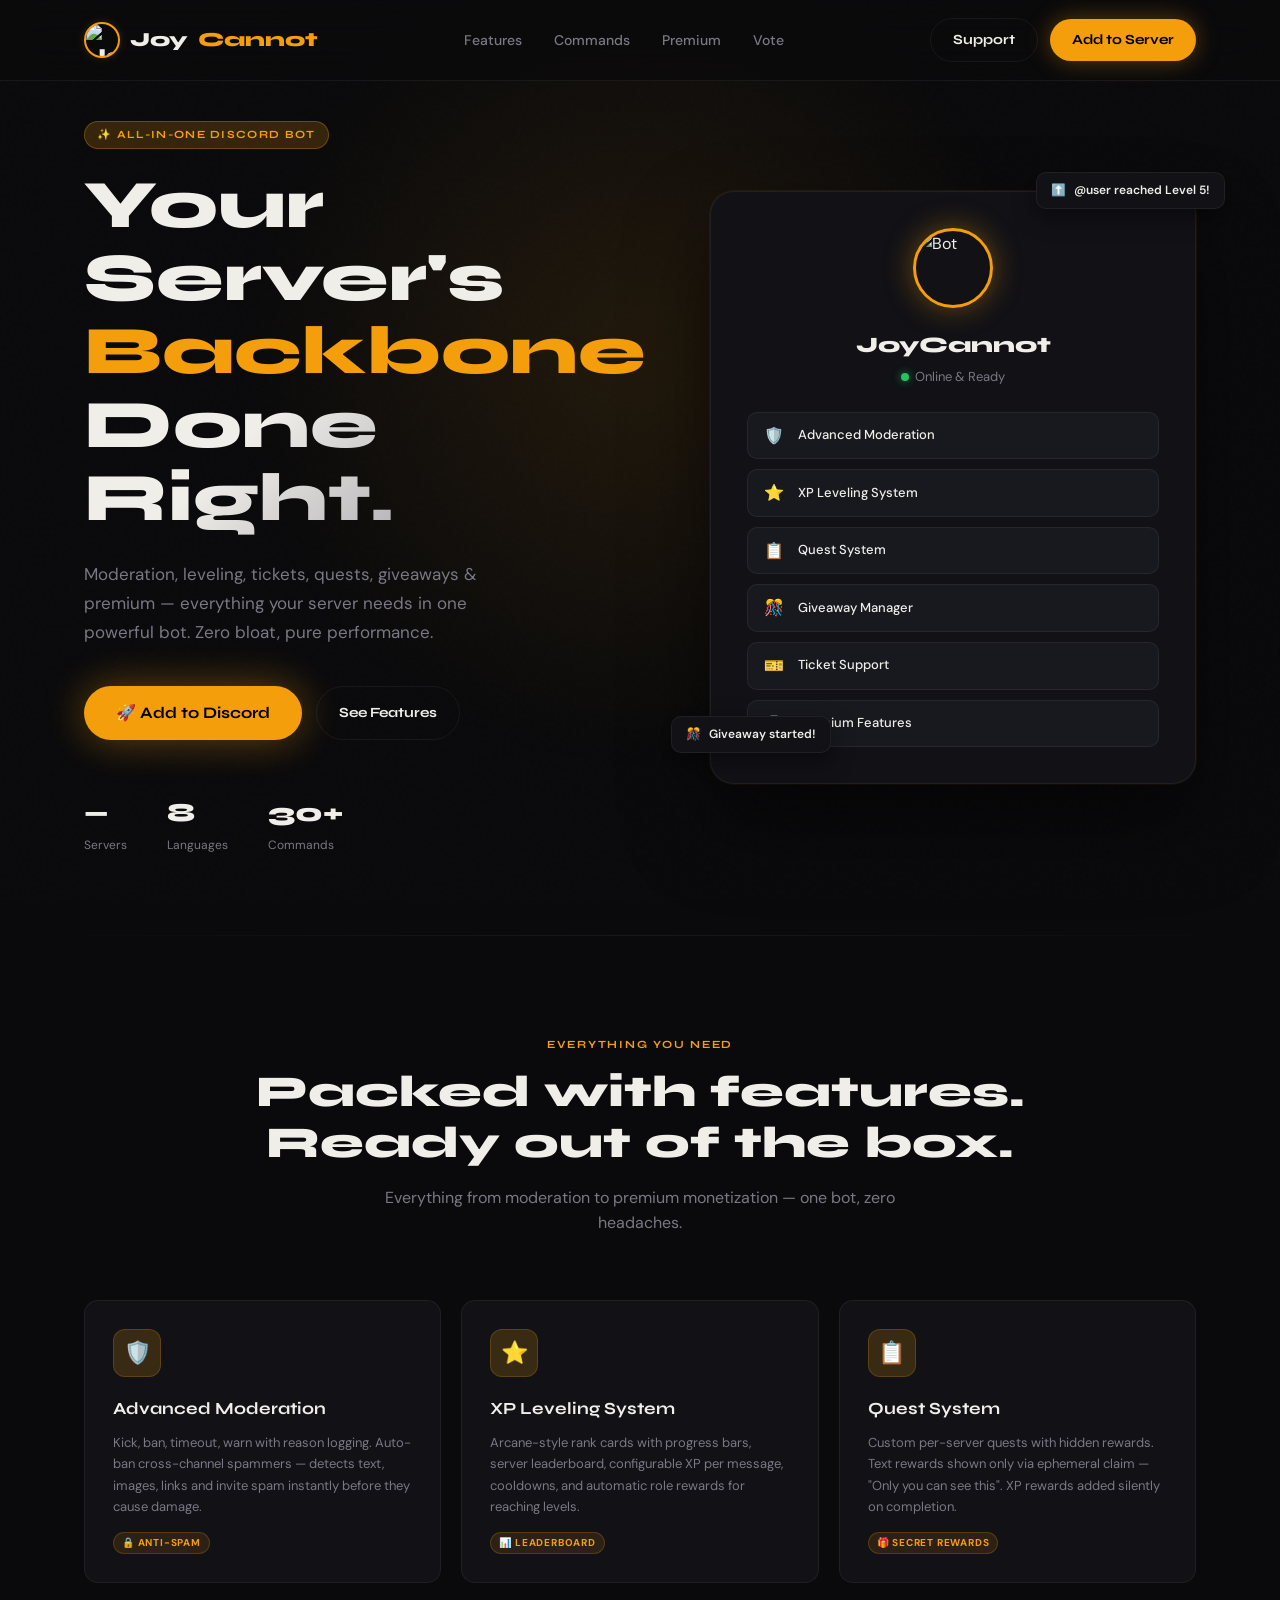
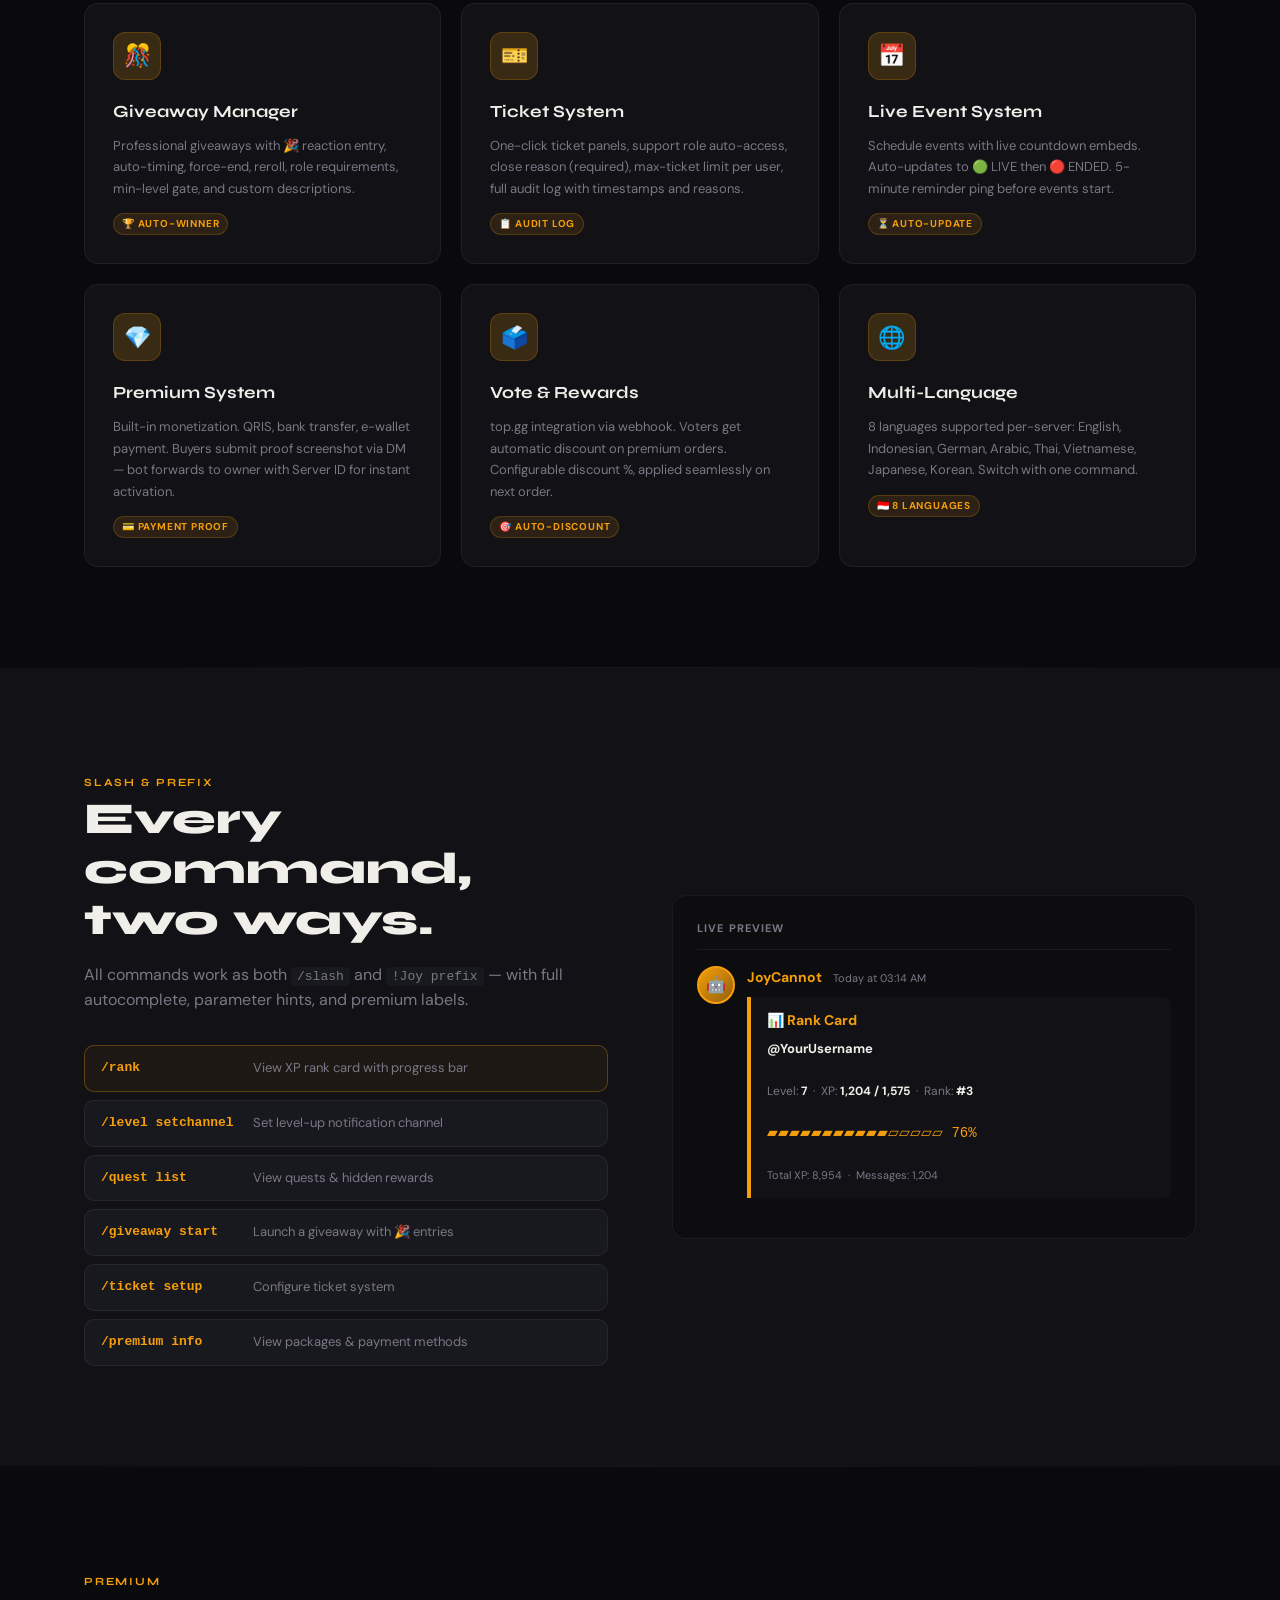
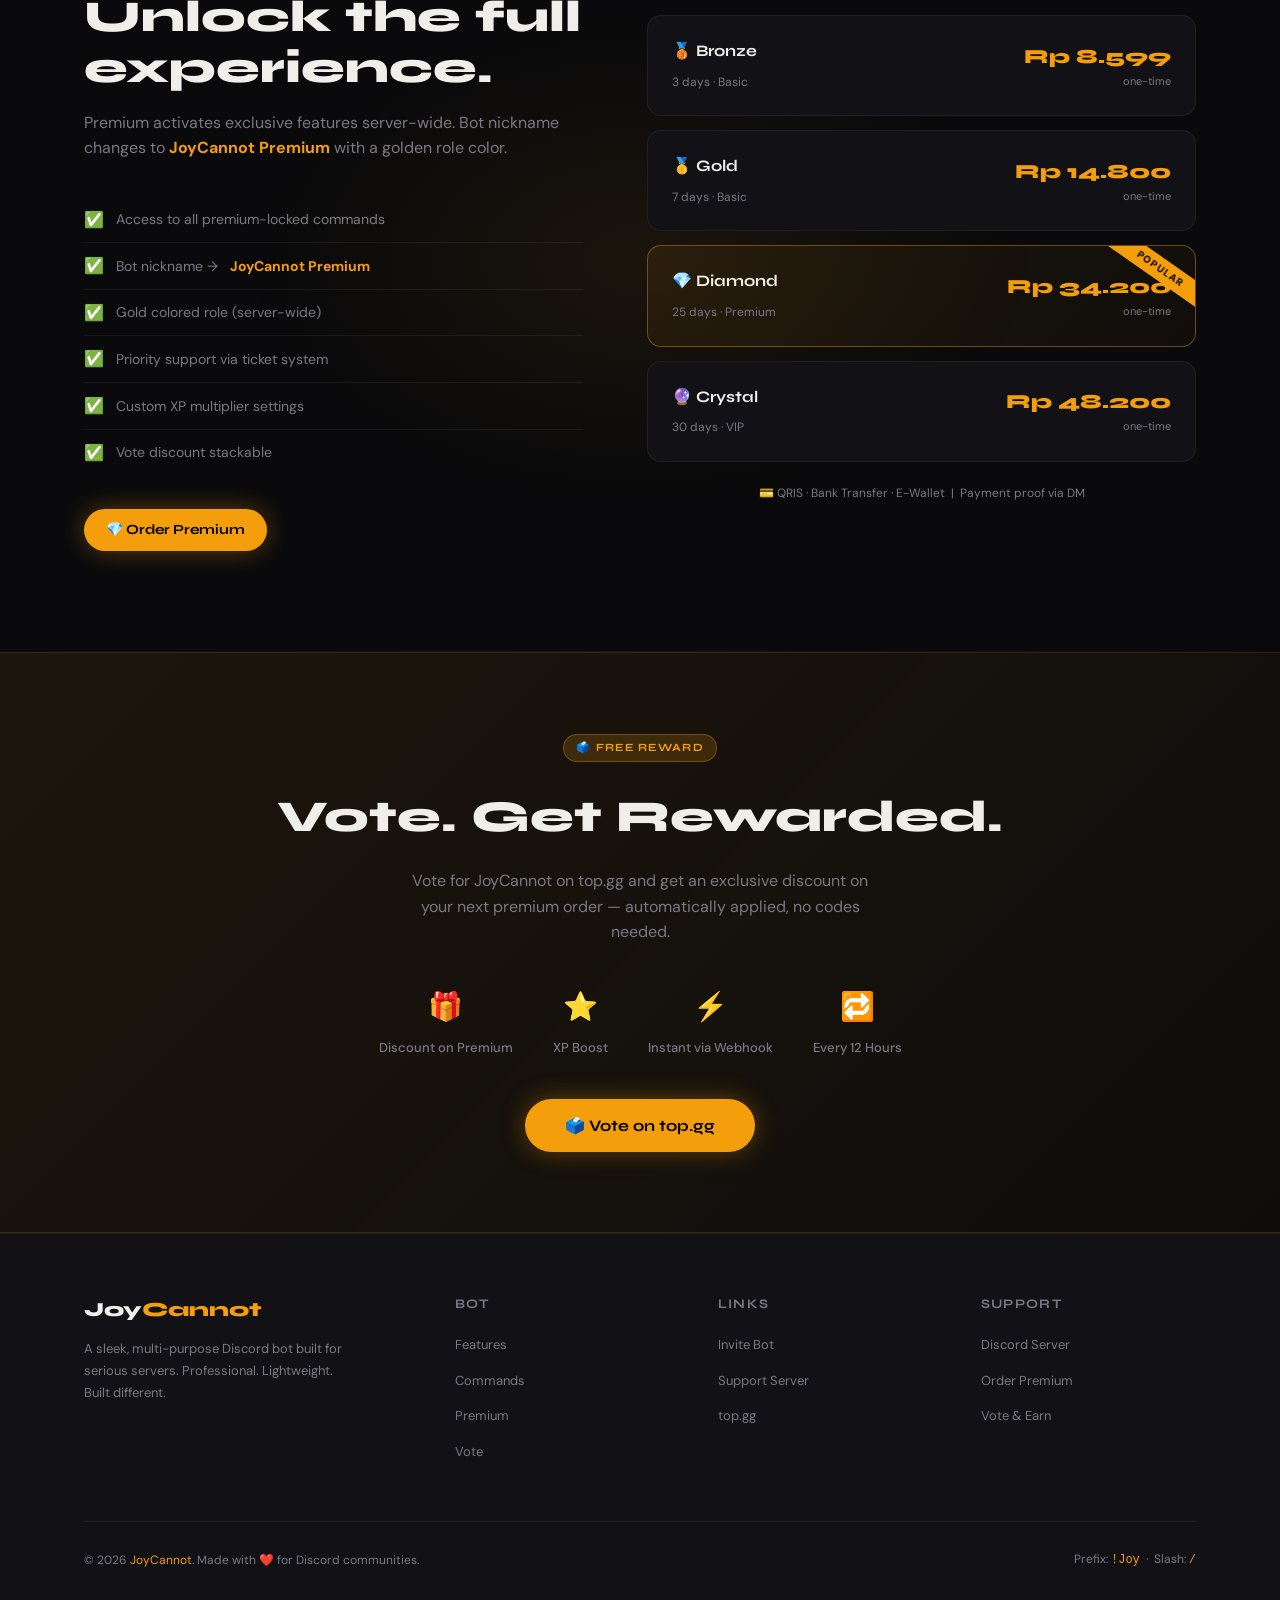
==== commit a8041dd6: "Update index.html" ====
--- a/index.html
+++ b/index.html
@@ -1,628 +1,571 @@
 <!DOCTYPE html>
 <html lang="en">
 <head>
-<meta charset="UTF-8"/>
-<meta name="viewport" content="width=device-width, initial-scale=1.0"/>
-<title>JoyCannot — Dashboard</title>
-<style>
-@import url('https://fonts.googleapis.com/css2?family=Syne:wght@400;600;700;800&family=DM+Sans:wght@300;400;500&display=swap');
-:root{
-  --amber:#F59E0B;--amber-glow:rgba(245,158,11,.15);
-  --bg:#08080A;--surface:#111116;--surface2:#18181F;--surface3:#1F1F28;
-  --border:rgba(255,255,255,.07);--text:#F0EEE9;--muted:#7A7884;
-  --green:#22C55E;--red:#EF4444;--blue:#3B82F6;--r:10px;
-  --fh:'Syne',sans-serif;--fb:'DM Sans',sans-serif;
-}
-*,*::before,*::after{box-sizing:border-box;margin:0;padding:0}
-body{background:var(--bg);color:var(--text);font-family:var(--fb);font-size:14px;display:flex;height:100vh;overflow:hidden}
-a{color:inherit;text-decoration:none}
-input,select,textarea{background:var(--surface2);color:var(--text);border:1px solid var(--border);border-radius:6px;padding:8px 12px;font-family:var(--fb);font-size:13px;width:100%;outline:none;transition:border .2s}
-input:focus,select:focus,textarea:focus{border-color:rgba(245,158,11,.4)}
-textarea{resize:vertical;min-height:80px}
-button{cursor:pointer;border:none;font-family:var(--fh);font-size:13px;font-weight:700;border-radius:6px;padding:8px 18px;transition:all .2s}
-.btn-amber{background:var(--amber);color:#000}
-.btn-amber:hover{background:#FBBF24;box-shadow:0 0 20px rgba(245,158,11,.4)}
-.btn-ghost{background:transparent;color:var(--text);border:1px solid var(--border)}
-.btn-ghost:hover{border-color:rgba(255,255,255,.2);background:rgba(255,255,255,.04)}
-.btn-red{background:rgba(239,68,68,.15);color:var(--red);border:1px solid rgba(239,68,68,.25)}
-.btn-red:hover{background:rgba(239,68,68,.25)}
-.btn-green{background:rgba(34,197,94,.15);color:var(--green);border:1px solid rgba(34,197,94,.25)}
-.btn-green:hover{background:rgba(34,197,94,.25)}
-.btn-sm{padding:5px 12px;font-size:12px}
-#login-screen{position:fixed;inset:0;background:var(--bg);display:flex;align-items:center;justify-content:center;z-index:1000;flex-direction:column}
-.login-box{background:var(--surface);border:1px solid var(--border);border-radius:16px;padding:40px;width:380px;text-align:center}
-.login-box h1{font-family:var(--fh);font-size:26px;font-weight:800;margin-bottom:6px}
-.login-box h1 span{color:var(--amber)}
-.login-box p{color:var(--muted);font-size:13px;margin-bottom:24px}
-.lrow{display:flex;gap:8px;margin-bottom:10px}
-#lerr{color:var(--red);font-size:12px;margin-top:8px;display:none}
-#app{display:none;width:100%;height:100vh;overflow:hidden;flex:1}
-.sidebar{width:220px;flex-shrink:0;background:var(--surface);border-right:1px solid var(--border);display:flex;flex-direction:column;height:100vh;overflow-y:auto}
-.sb-logo{padding:18px 16px 14px;display:flex;align-items:center;gap:10px;border-bottom:1px solid var(--border)}
-.sb-logo img{width:34px;height:34px;border-radius:50%;border:2px solid var(--amber)}
-.sb-logo span{font-family:var(--fh);font-size:17px;font-weight:800}
-.sb-logo span b{color:var(--amber)}
-.sb-status{padding:9px 16px;font-size:11px;color:var(--muted);display:flex;align-items:center;gap:6px;border-bottom:1px solid var(--border)}
-.dot{width:7px;height:7px;border-radius:50%;background:var(--green);box-shadow:0 0 6px var(--green);flex-shrink:0}
-.dot.off{background:var(--red);box-shadow:none}
-.sb-sec{padding:14px 10px 4px;font-size:10px;font-weight:700;letter-spacing:.12em;text-transform:uppercase;color:var(--muted)}
-.nav-item{display:flex;align-items:center;gap:10px;padding:9px 12px;border-radius:8px;margin:1px 6px;cursor:pointer;color:var(--muted);font-size:13px;font-weight:500;transition:all .15s;border:1px solid transparent}
-.nav-item:hover{background:var(--surface2);color:var(--text)}
-.nav-item.active{background:var(--amber-glow);color:var(--amber);border-color:rgba(245,158,11,.2)}
-.nav-item .ic{font-size:15px;width:20px;text-align:center}
-.sb-bot{margin-top:auto;padding:14px 16px;border-top:1px solid var(--border);font-size:11px;color:var(--muted)}
-.sb-bot b{color:var(--text)}
-#guild-picker{padding:10px;border-bottom:1px solid var(--border)}
-#guild-picker select{font-size:12px;padding:6px 10px}
-.main{flex:1;display:flex;flex-direction:column;overflow:hidden}
-.topbar{height:52px;border-bottom:1px solid var(--border);display:flex;align-items:center;justify-content:space-between;padding:0 24px;flex-shrink:0;background:var(--surface)}
-.topbar h2{font-family:var(--fh);font-size:16px;font-weight:700}
-.topbar-r{display:flex;align-items:center;gap:10px}
-.content{flex:1;overflow-y:auto;padding:24px;display:flex;flex-direction:column;gap:20px}
-.card{background:var(--surface);border:1px solid var(--border);border-radius:var(--r);padding:20px}
-.ct{font-family:var(--fh);font-size:14px;font-weight:700;margin-bottom:16px;display:flex;align-items:center;gap:8px}
-.g2{display:grid;grid-template-columns:1fr 1fr;gap:12px}
-.g3{display:grid;grid-template-columns:1fr 1fr 1fr;gap:12px}
-.sc{background:var(--surface2);border:1px solid var(--border);border-radius:8px;padding:16px}
-.sc .num{font-family:var(--fh);font-size:26px;font-weight:800}
-.sc .lbl{font-size:11px;color:var(--muted);text-transform:uppercase;letter-spacing:.08em;margin-top:4px}
-.fr{display:flex;flex-direction:column;gap:5px;margin-bottom:12px}
-.fr label{font-size:11px;font-weight:700;color:var(--muted);text-transform:uppercase;letter-spacing:.06em}
-.fi{display:flex;gap:8px;align-items:flex-end}
-.fi .fr{flex:1;margin:0}
-table{width:100%;border-collapse:collapse}
-th{text-align:left;font-size:11px;font-weight:700;text-transform:uppercase;letter-spacing:.08em;color:var(--muted);padding:10px 12px;border-bottom:1px solid var(--border)}
-td{padding:10px 12px;font-size:13px;border-bottom:1px solid rgba(255,255,255,.04)}
-tr:last-child td{border-bottom:none}
-tr:hover td{background:rgba(255,255,255,.02)}
-.badge{display:inline-flex;align-items:center;padding:2px 8px;border-radius:99px;font-size:11px;font-weight:700}
-.ba{background:rgba(245,158,11,.15);color:var(--amber);border:1px solid rgba(245,158,11,.2)}
-.bg{background:rgba(34,197,94,.15);color:var(--green);border:1px solid rgba(34,197,94,.2)}
-.br{background:rgba(239,68,68,.15);color:var(--red);border:1px solid rgba(239,68,68,.2)}
-.bb{background:rgba(59,130,246,.15);color:var(--blue);border:1px solid rgba(59,130,246,.2)}
-.xbo{background:var(--surface3);border-radius:99px;height:6px;overflow:hidden;width:100px}
-.xbi{height:100%;background:var(--amber);border-radius:99px}
-.toggle{position:relative;display:inline-block;width:40px;height:22px}
-.toggle input{opacity:0;width:0;height:0}
-.ts{position:absolute;inset:0;background:var(--surface3);border-radius:99px;cursor:pointer;transition:.2s}
-.ts:before{content:'';position:absolute;height:16px;width:16px;left:3px;bottom:3px;background:var(--muted);border-radius:50%;transition:.2s}
-.toggle input:checked+.ts{background:var(--amber)}
-.toggle input:checked+.ts:before{transform:translateX(18px);background:#000}
-#toast{position:fixed;bottom:24px;right:24px;z-index:9999;display:flex;flex-direction:column;gap:8px;pointer-events:none}
-.ti{background:var(--surface);border:1px solid var(--border);border-radius:8px;padding:12px 18px;font-size:13px;font-weight:500;box-shadow:0 8px 24px rgba(0,0,0,.4);transform:translateX(120%);transition:transform .3s;max-width:320px}
-.ti.in{transform:translateX(0)}
-.ti.success{border-left:3px solid var(--green);color:var(--green)}
-.ti.error{border-left:3px solid var(--red);color:var(--red)}
-.ti.info{border-left:3px solid var(--amber);color:var(--amber)}
-.loading{display:flex;align-items:center;justify-content:center;padding:40px;color:var(--muted);gap:10px}
-.spinner{width:20px;height:20px;border:2px solid var(--border);border-top-color:var(--amber);border-radius:50%;animation:spin .8s linear infinite}
-@keyframes spin{to{transform:rotate(360deg)}}
-::-webkit-scrollbar{width:4px;height:4px}
-::-webkit-scrollbar-track{background:transparent}
-::-webkit-scrollbar-thumb{background:var(--border);border-radius:99px}
-</style>
+  <meta charset="UTF-8" />
+  <meta name="viewport" content="width=device-width, initial-scale=1.0" />
+  <title>JoyCannot — All-in-One Discord Bot</title>
+  <meta name="description" content="JoyCannot is a powerful all-in-one Discord bot with moderation, leveling, quests, giveaways, tickets, and premium features." />
+  <meta property="og:title" content="JoyCannot — All-in-One Discord Bot" />
+  <meta property="og:description" content="Moderation · Leveling · Quests · Giveaways · Tickets · Premium" />
+  <meta property="og:type" content="website" />
+  <link rel="stylesheet" href="style.css" />
+
+  <!-- ── Replace BOTID with your actual Discord bot application ID ── -->
+  <script>
+    const BOT_ID      = "YOUR_BOT_ID_HERE";
+    const SUPPORT_URL = "https://discord.gg/YOUR_INVITE_HERE";
+    const TOPGG_URL   = `https://top.gg/bot/${BOT_ID}/vote`;
+    const INVITE_URL  = `https://discord.com/oauth2/authorize?client_id=${BOT_ID}&permissions=8&scope=bot%20applications.commands`;
+  </script>
 </head>
 <body>
 
-<div id="login-screen">
-  <div class="login-box">
-    <h1>Joy<span>Cannot</span></h1>
-    <p>Enter your API key and bot URL to continue</p>
-    <div class="lrow"><input type="text" id="url-in" placeholder="https://your-bot.up.railway.app" /></div>
-    <div class="lrow">
-      <input type="password" id="key-in" placeholder="DASHBOARD_API_KEY (leave blank if none)" />
-      <button class="btn-amber" onclick="doLogin()">Login</button>
-    </div>
-    <div id="lerr">❌ Cannot connect — check URL or API key</div>
-  </div>
-</div>
-
-<div id="app" style="display:none;flex:1;display:flex">
-  <div class="sidebar">
-    <div class="sb-logo">
-      <img id="sb-av" src="https://cdn.discordapp.com/embed/avatars/0.png"/>
-      <span>Joy<b>Cannot</b></span>
-    </div>
-    <div class="sb-status"><span class="dot" id="sb-dot"></span><span id="sb-st">Connecting...</span></div>
-    <div id="guild-picker">
-      <select id="gs" onchange="selectGuild(this.value)"><option value="">— Select server —</option></select>
-    </div>
-    <div class="sb-sec">Overview</div>
-    <div class="nav-item active" onclick="goto('overview',this)"><span class="ic">📊</span>Overview</div>
-    <div class="sb-sec">Premium</div>
-    <div class="nav-item" onclick="goto('premium',this)"><span class="ic">💎</span>Premium Manager</div>
-    <div class="nav-item" onclick="goto('payment',this)"><span class="ic">💳</span>Payment Methods</div>
-    <div class="sb-sec">Server</div>
-    <div class="nav-item" onclick="goto('leveling',this)"><span class="ic">⭐</span>Leveling</div>
-    <div class="nav-item" onclick="goto('quests',this)"><span class="ic">📋</span>Quests</div>
-    <div class="nav-item" onclick="goto('tickets',this)"><span class="ic">🎫</span>Tickets</div>
-    <div class="nav-item" onclick="goto('giveaways',this)"><span class="ic">🎊</span>Giveaways</div>
-    <div class="sb-sec">Global</div>
-    <div class="nav-item" onclick="goto('broadcast',this)"><span class="ic">📢</span>Broadcast</div>
-    <div class="nav-item" onclick="goto('settings',this)"><span class="ic">⚙️</span>Settings</div>
-    <div class="sb-bot">Bot: <b id="sb-nm">—</b><br/>Ping: <b id="sb-ms">—</b>ms</div>
-  </div>
-
-  <div class="main">
-    <div class="topbar">
-      <h2 id="pt">Overview</h2>
-      <div class="topbar-r">
-        <span style="font-size:12px;color:var(--muted)" id="gl">No server selected</span>
-        <button class="btn-ghost btn-sm" onclick="refreshAll()">🔄 Refresh</button>
-        <button class="btn-red btn-sm" onclick="logout()">Logout</button>
-      </div>
-    </div>
-    <div class="content" id="content"><div class="loading"><div class="spinner"></div>Loading...</div></div>
-  </div>
-</div>
-
-<div id="toast"></div>
-
+<!-- ──────────────────────────────────────────
+     NAVBAR
+     ────────────────────────────────────────── -->
+<nav id="navbar">
+  <div class="container">
+    <a href="#" class="nav-logo">
+      <!-- Replace src with your bot avatar URL -->
+      <img src="https://cdn.discordapp.com/embed/avatars/0.png" alt="JoyCannot" id="bot-avatar" />
+      Joy<span>Cannot</span>
+    </a>
+
+    <ul class="nav-links">
+      <li><a href="#features">Features</a></li>
+      <li><a href="#commands">Commands</a></li>
+      <li><a href="#premium">Premium</a></li>
+      <li><a href="#vote">Vote</a></li>
+    </ul>
+
+    <div class="nav-cta">
+      <a href="#" onclick="window.open(SUPPORT_URL)" class="btn btn-ghost">Support</a>
+      <a href="#" onclick="window.open(INVITE_URL)" class="btn btn-primary">Add to Server</a>
+    </div>
+  </div>
+</nav>
+
+<!-- ──────────────────────────────────────────
+     HERO
+     ────────────────────────────────────────── -->
+<section class="hero" id="home">
+  <div class="container">
+    <div class="hero-grid">
+
+      <!-- Left: text -->
+      <div class="hero-text">
+        <div class="tag">✨ All-in-One Discord Bot</div>
+        <h1 class="hero-title anim">
+          Your Server's<br/>
+          <span class="accent">Backbone</span>
+          <span class="line2">Done Right.</span>
+        </h1>
+        <p class="hero-desc anim anim-d1">
+          Moderation, leveling, tickets, quests, giveaways & premium — everything your server needs in one powerful bot. Zero bloat, pure performance.
+        </p>
+        <div class="hero-buttons anim anim-d2">
+          <a href="#" onclick="window.open(INVITE_URL)" class="btn btn-primary btn-invite">
+            🚀 Add to Discord
+          </a>
+          <a href="#features" class="btn btn-ghost">See Features</a>
+        </div>
+        <div class="hero-stats anim anim-d3">
+          <div class="stat">
+            <span class="stat-num" id="stat-guilds">—</span>
+            <span class="stat-label">Servers</span>
+          </div>
+          <div class="stat">
+            <span class="stat-num">8</span>
+            <span class="stat-label">Languages</span>
+          </div>
+          <div class="stat">
+            <span class="stat-num">30+</span>
+            <span class="stat-label">Commands</span>
+          </div>
+        </div>
+      </div>
+
+      <!-- Right: bot card -->
+      <div class="hero-card anim anim-d2">
+        <img class="card-avatar" src="https://cdn.discordapp.com/embed/avatars/0.png" alt="Bot" id="card-avatar" />
+        <div class="card-name">JoyCannot</div>
+        <div class="card-status">
+          <span class="dot-online"></span>
+          Online &amp; Ready
+        </div>
+        <div class="card-features">
+          <div class="card-feature"><span class="icon">🛡️</span> Advanced Moderation</div>
+          <div class="card-feature"><span class="icon">⭐</span> XP Leveling System</div>
+          <div class="card-feature"><span class="icon">📋</span> Quest System</div>
+          <div class="card-feature"><span class="icon">🎊</span> Giveaway Manager</div>
+          <div class="card-feature"><span class="icon">🎫</span> Ticket Support</div>
+          <div class="card-feature"><span class="icon">💎</span> Premium Features</div>
+        </div>
+
+        <!-- Floating badges -->
+        <div class="badge-float badge-1">
+          <span class="badge-amber">⬆️</span> @user reached Level 5!
+        </div>
+        <div class="badge-float badge-2">
+          <span class="badge-amber">🎊</span> Giveaway started!
+        </div>
+      </div>
+
+    </div>
+  </div>
+</section>
+
+<div class="section-divider"></div>
+
+<!-- ──────────────────────────────────────────
+     FEATURES
+     ────────────────────────────────────────── -->
+<section class="section" id="features">
+  <div class="container">
+    <div class="features-header">
+      <span class="section-label">Everything you need</span>
+      <h2 class="section-title anim">Packed with features.<br/>Ready out of the box.</h2>
+      <p class="section-sub anim anim-d1">Everything from moderation to premium monetization — one bot, zero headaches.</p>
+    </div>
+
+    <div class="features-grid">
+
+      <div class="feature-card anim anim-d1">
+        <div class="feature-icon">🛡️</div>
+        <h3>Advanced Moderation</h3>
+        <p>Kick, ban, timeout, warn with reason logging. Auto-ban cross-channel spammers — detects text, images, links and invite spam instantly before they cause damage.</p>
+        <span class="feature-badge">🔒 Anti-Spam</span>
+      </div>
+
+      <div class="feature-card anim anim-d2">
+        <div class="feature-icon">⭐</div>
+        <h3>XP Leveling System</h3>
+        <p>Arcane-style rank cards with progress bars, server leaderboard, configurable XP per message, cooldowns, and automatic role rewards for reaching levels.</p>
+        <span class="feature-badge">📊 Leaderboard</span>
+      </div>
+
+      <div class="feature-card anim anim-d3">
+        <div class="feature-icon">📋</div>
+        <h3>Quest System</h3>
+        <p>Custom per-server quests with hidden rewards. Text rewards shown only via ephemeral claim — "Only you can see this". XP rewards added silently on completion.</p>
+        <span class="feature-badge">🎁 Secret Rewards</span>
+      </div>
+
+      <div class="feature-card anim anim-d1">
+        <div class="feature-icon">🎊</div>
+        <h3>Giveaway Manager</h3>
+        <p>Professional giveaways with 🎉 reaction entry, auto-timing, force-end, reroll, role requirements, min-level gate, and custom descriptions.</p>
+        <span class="feature-badge">🏆 Auto-Winner</span>
+      </div>
+
+      <div class="feature-card anim anim-d2">
+        <div class="feature-icon">🎫</div>
+        <h3>Ticket System</h3>
+        <p>One-click ticket panels, support role auto-access, close reason (required), max-ticket limit per user, full audit log with timestamps and reasons.</p>
+        <span class="feature-badge">📋 Audit Log</span>
+      </div>
+
+      <div class="feature-card anim anim-d3">
+        <div class="feature-icon">📅</div>
+        <h3>Live Event System</h3>
+        <p>Schedule events with live countdown embeds. Auto-updates to 🟢 LIVE then 🔴 ENDED. 5-minute reminder ping before events start.</p>
+        <span class="feature-badge">⏳ Auto-Update</span>
+      </div>
+
+      <div class="feature-card anim anim-d1">
+        <div class="feature-icon">💎</div>
+        <h3>Premium System</h3>
+        <p>Built-in monetization. QRIS, bank transfer, e-wallet payment. Buyers submit proof screenshot via DM — bot forwards to owner with Server ID for instant activation.</p>
+        <span class="feature-badge">💳 Payment Proof</span>
+      </div>
+
+      <div class="feature-card anim anim-d2">
+        <div class="feature-icon">🗳️</div>
+        <h3>Vote & Rewards</h3>
+        <p>top.gg integration via webhook. Voters get automatic discount on premium orders. Configurable discount %, applied seamlessly on next order.</p>
+        <span class="feature-badge">🎯 Auto-Discount</span>
+      </div>
+
+      <div class="feature-card anim anim-d3">
+        <div class="feature-icon">🌐</div>
+        <h3>Multi-Language</h3>
+        <p>8 languages supported per-server: English, Indonesian, German, Arabic, Thai, Vietnamese, Japanese, Korean. Switch with one command.</p>
+        <span class="feature-badge">🇮🇩 8 Languages</span>
+      </div>
+
+    </div>
+  </div>
+</section>
+
+<div class="section-divider"></div>
+
+<!-- ──────────────────────────────────────────
+     COMMANDS SHOWCASE
+     ────────────────────────────────────────── -->
+<section class="section commands-section" id="commands">
+  <div class="container">
+    <div class="commands-inner">
+
+      <!-- Left: description -->
+      <div>
+        <span class="section-label">Slash &amp; Prefix</span>
+        <h2 class="section-title anim">Every command,<br/>two ways.</h2>
+        <p class="section-sub anim anim-d1" style="margin-bottom:32px;">
+          All commands work as both <code style="background:var(--surface2);padding:2px 6px;border-radius:4px;font-size:13px;">/slash</code> and <code style="background:var(--surface2);padding:2px 6px;border-radius:4px;font-size:13px;">!Joy prefix</code> — with full autocomplete, parameter hints, and premium labels.
+        </p>
+        <div class="commands-list" id="cmd-list">
+          <div class="cmd-item active" data-cmd="rank" onclick="showCmd('rank', this)">
+            <span class="cmd-name">/rank</span>
+            <span class="cmd-desc">View XP rank card with progress bar</span>
+          </div>
+          <div class="cmd-item" data-cmd="levelup" onclick="showCmd('levelup', this)">
+            <span class="cmd-name">/level setchannel</span>
+            <span class="cmd-desc">Set level-up notification channel</span>
+          </div>
+          <div class="cmd-item" data-cmd="quest" onclick="showCmd('quest', this)">
+            <span class="cmd-name">/quest list</span>
+            <span class="cmd-desc">View quests & hidden rewards</span>
+          </div>
+          <div class="cmd-item" data-cmd="giveaway" onclick="showCmd('giveaway', this)">
+            <span class="cmd-name">/giveaway start</span>
+            <span class="cmd-desc">Launch a giveaway with 🎉 entries</span>
+          </div>
+          <div class="cmd-item" data-cmd="ticket" onclick="showCmd('ticket', this)">
+            <span class="cmd-name">/ticket setup</span>
+            <span class="cmd-desc">Configure ticket system</span>
+          </div>
+          <div class="cmd-item" data-cmd="premium" onclick="showCmd('premium', this)">
+            <span class="cmd-name">/premium info</span>
+            <span class="cmd-desc">View packages &amp; payment methods</span>
+          </div>
+        </div>
+      </div>
+
+      <!-- Right: live preview -->
+      <div class="cmd-preview anim anim-d2">
+        <div class="cmd-preview-header">Live Preview</div>
+        <div id="preview-content">
+          <!-- rank default -->
+          <div class="discord-msg">
+            <div class="discord-avatar">🤖</div>
+            <div class="discord-content">
+              <div class="discord-name">JoyCannot <span>Today at 03:14 AM</span></div>
+              <div class="discord-embed">
+                <div class="embed-title">📊 Rank Card</div>
+                <div class="embed-body">
+                  <strong>@YourUsername</strong><br/><br/>
+                  <span style="color:#7A7884;font-size:12px;">Level: <strong style="color:#F0EEE9">7</strong> &nbsp;·&nbsp; XP: <strong style="color:#F0EEE9">1,204 / 1,575</strong> &nbsp;·&nbsp; Rank: <strong style="color:#F0EEE9">#3</strong></span>
+                  <br/><br/>
+                  <div class="xp-bar">▰▰▰▰▰▰▰▰▰▰▰▱▱▱▱▱ 76%</div>
+                  <br/>
+                  <span style="color:#7A7884;font-size:11px;">Total XP: 8,954 &nbsp;·&nbsp; Messages: 1,204</span>
+                </div>
+              </div>
+            </div>
+          </div>
+        </div>
+      </div>
+
+    </div>
+  </div>
+</section>
+
+<div class="section-divider"></div>
+
+<!-- ──────────────────────────────────────────
+     PREMIUM
+     ────────────────────────────────────────── -->
+<section class="section premium-section" id="premium">
+  <div class="container">
+    <div class="premium-inner">
+
+      <div>
+        <span class="section-label">Premium</span>
+        <h2 class="section-title anim">Unlock the full<br/>experience.</h2>
+        <p class="section-sub anim anim-d1" style="margin-bottom:36px;">
+          Premium activates exclusive features server-wide. Bot nickname changes to <strong style="color:var(--amber)">JoyCannot Premium</strong> with a golden role color.
+        </p>
+        <ul class="premium-perks">
+          <li><span class="perk-icon">✅</span> Access to all premium-locked commands</li>
+          <li><span class="perk-icon">✅</span> Bot nickname → <strong style="color:var(--amber)">JoyCannot Premium</strong></li>
+          <li><span class="perk-icon">✅</span> Gold colored role (server-wide)</li>
+          <li><span class="perk-icon">✅</span> Priority support via ticket system</li>
+          <li><span class="perk-icon">✅</span> Custom XP multiplier settings</li>
+          <li><span class="perk-icon">✅</span> Vote discount stackable</li>
+        </ul>
+        <br/>
+        <a href="#" onclick="window.open(SUPPORT_URL)" class="btn btn-primary" style="margin-top:8px;">
+          💎 Order Premium
+        </a>
+      </div>
+
+      <div class="premium-cards anim anim-d2">
+        <div class="premium-card">
+          <div class="pkg-info">
+            <h4>🥉 Bronze</h4>
+            <span>3 days · Basic</span>
+          </div>
+          <div class="pkg-price">
+            <div class="price">Rp 8.599</div>
+            <span class="dur">one-time</span>
+          </div>
+        </div>
+        <div class="premium-card">
+          <div class="pkg-info">
+            <h4>🥇 Gold</h4>
+            <span>7 days · Basic</span>
+          </div>
+          <div class="pkg-price">
+            <div class="price">Rp 14.800</div>
+            <span class="dur">one-time</span>
+          </div>
+        </div>
+        <div class="premium-card featured">
+          <div class="pkg-info">
+            <h4>💎 Diamond</h4>
+            <span>25 days · Premium</span>
+          </div>
+          <div class="pkg-price">
+            <div class="price">Rp 34.200</div>
+            <span class="dur">one-time</span>
+          </div>
+        </div>
+        <div class="premium-card">
+          <div class="pkg-info">
+            <h4>🔮 Crystal</h4>
+            <span>30 days · VIP</span>
+          </div>
+          <div class="pkg-price">
+            <div class="price">Rp 48.200</div>
+            <span class="dur">one-time</span>
+          </div>
+        </div>
+        <p style="font-size:12px;color:var(--muted);text-align:center;margin-top:8px;">
+          💳 QRIS · Bank Transfer · E-Wallet &nbsp;|&nbsp; Payment proof via DM
+        </p>
+      </div>
+
+    </div>
+  </div>
+</section>
+
+<div class="section-divider"></div>
+
+<!-- ──────────────────────────────────────────
+     VOTE
+     ────────────────────────────────────────── -->
+<section class="vote-section" id="vote">
+  <div class="container">
+    <div class="tag" style="margin:0 auto 20px;">🗳️ Free Reward</div>
+    <h2 class="anim">Vote. Get Rewarded.</h2>
+    <p class="anim anim-d1">Vote for JoyCannot on top.gg and get an exclusive discount on your next premium order — automatically applied, no codes needed.</p>
+
+    <div class="vote-perks anim anim-d2">
+      <div class="vote-perk">
+        <span class="vote-perk-icon">🎁</span>
+        <span class="vote-perk-text">Discount on Premium</span>
+      </div>
+      <div class="vote-perk">
+        <span class="vote-perk-icon">⭐</span>
+        <span class="vote-perk-text">XP Boost</span>
+      </div>
+      <div class="vote-perk">
+        <span class="vote-perk-icon">⚡</span>
+        <span class="vote-perk-text">Instant via Webhook</span>
+      </div>
+      <div class="vote-perk">
+        <span class="vote-perk-icon">🔁</span>
+        <span class="vote-perk-text">Every 12 Hours</span>
+      </div>
+    </div>
+
+    <a href="#" onclick="window.open(TOPGG_URL)" class="btn btn-primary anim anim-d3" style="padding:14px 40px;font-size:16px;">
+      🗳️ Vote on top.gg
+    </a>
+  </div>
+</section>
+
+<!-- ──────────────────────────────────────────
+     FOOTER
+     ────────────────────────────────────────── -->
+<footer>
+  <div class="container">
+    <div class="footer-inner">
+      <div class="footer-brand">
+        <h3>Joy<span>Cannot</span></h3>
+        <p>A sleek, multi-purpose Discord bot built for serious servers. Professional. Lightweight. Built different.</p>
+      </div>
+      <div class="footer-col">
+        <h4>Bot</h4>
+        <ul>
+          <li><a href="#features">Features</a></li>
+          <li><a href="#commands">Commands</a></li>
+          <li><a href="#premium">Premium</a></li>
+          <li><a href="#vote">Vote</a></li>
+        </ul>
+      </div>
+      <div class="footer-col">
+        <h4>Links</h4>
+        <ul>
+          <li><a href="#" onclick="window.open(INVITE_URL)">Invite Bot</a></li>
+          <li><a href="#" onclick="window.open(SUPPORT_URL)">Support Server</a></li>
+          <li><a href="#" onclick="window.open(TOPGG_URL)">top.gg</a></li>
+        </ul>
+      </div>
+      <div class="footer-col">
+        <h4>Support</h4>
+        <ul>
+          <li><a href="#" onclick="window.open(SUPPORT_URL)">Discord Server</a></li>
+          <li><a href="#premium">Order Premium</a></li>
+          <li><a href="#vote">Vote &amp; Earn</a></li>
+        </ul>
+      </div>
+    </div>
+    <div class="footer-bottom">
+      <span>© 2026 <span class="amber">JoyCannot</span>. Made with ❤️ for Discord communities.</span>
+      <span>Prefix: <code style="color:var(--amber)">!Joy</code> &nbsp;·&nbsp; Slash: <code style="color:var(--amber)">/</code></span>
+    </div>
+  </div>
+</footer>
+
+<!-- ──────────────────────────────────────────
+     JAVASCRIPT
+     ────────────────────────────────────────── -->
 <script>
-let URL_BASE="",API_KEY="";
-let S={status:null,guilds:[],guild:null,gdata:null,pm:null};
-let PAGE="overview";
-
-async function api(m,p,b=null){
-  const o={method:m,headers:{"Authorization":"Bearer "+API_KEY,"Content-Type":"application/json"}};
-  if(b)o.body=JSON.stringify(b);
-  const r=await fetch(URL_BASE+p,o);
-  if(!r.ok){const t=await r.text();throw new Error(t||"HTTP "+r.status);}
-  return r.json();
+/* ── Intersection Observer for scroll animations ── */
+const observer = new IntersectionObserver(entries => {
+  entries.forEach(e => { if (e.isIntersecting) e.target.classList.add('in'); });
+}, { threshold: 0.12 });
+document.querySelectorAll('.anim').forEach(el => observer.observe(el));
+
+/* ── Navbar scroll shadow ── */
+window.addEventListener('scroll', () => {
+  document.getElementById('navbar').style.background =
+    window.scrollY > 30 ? 'rgba(10,10,12,0.95)' : 'rgba(10,10,12,0.7)';
+});
+
+/* ── Command preview switcher ── */
+const previews = {
+  rank: `
+    <div class="discord-msg">
+      <div class="discord-avatar">🤖</div>
+      <div class="discord-content">
+        <div class="discord-name">JoyCannot <span>Today at 03:14 AM</span></div>
+        <div class="discord-embed">
+          <div class="embed-title">📊 Rank Card</div>
+          <div class="embed-body">
+            <strong>@YourUsername</strong><br/><br/>
+            <span style="color:#7A7884;font-size:12px;">Level: <strong style="color:#F0EEE9">7</strong> &nbsp;·&nbsp; XP: <strong style="color:#F0EEE9">1,204 / 1,575</strong> &nbsp;·&nbsp; Rank: <strong style="color:#F0EEE9">#3</strong></span>
+            <br/><br/>
+            <div class="xp-bar">▰▰▰▰▰▰▰▰▰▰▰▱▱▱▱▱ 76%</div>
+          </div>
+        </div>
+      </div>
+    </div>`,
+  levelup: `
+    <div class="discord-msg">
+      <div class="discord-avatar">🤖</div>
+      <div class="discord-content">
+        <div class="discord-name">JoyCannot <span>Today at 11:22 PM</span></div>
+        <div class="discord-embed">
+          <div class="embed-title">⬆️ Level Up!</div>
+          <div class="embed-body">
+            @ZoesaC24<br/><br/>
+            <span style="color:#7A7884;font-size:12px;">Level: <strong style="color:#F0EEE9">6</strong> &nbsp;·&nbsp; XP: <strong style="color:#F0EEE9">0 / 880</strong> &nbsp;·&nbsp; Rank: <strong style="color:#F0EEE9">#4</strong></span>
+            <br/><br/>
+            <div class="xp-bar">▱▱▱▱▱▱▱▱▱▱▱▱▱▱▱▱ 0%</div>
+            <br/>
+            <span style="font-size:11px;color:#7A7884;">Vote Booster: Vote now for a 10% XP boost.</span>
+          </div>
+        </div>
+      </div>
+    </div>`,
+  quest: `
+    <div class="discord-msg">
+      <div class="discord-avatar">🤖</div>
+      <div class="discord-content">
+        <div class="discord-name">JoyCannot <span>Today at 02:58 AM</span></div>
+        <div class="discord-embed">
+          <div class="embed-title">📋 Active Quests</div>
+          <div class="embed-body">
+            <strong>🔶 Code Redeem</strong><br/>
+            Selesaikan quest untuk mendapatkan hadiah<br/>
+            <div class="xp-bar" style="font-size:12px;">▰▰▰▰▱▱▱▱ 1/2</div>
+            🎁 <strong>Reward:</strong> 🔒 <em style="color:#7A7884">Complete quest to reveal</em>
+          </div>
+        </div>
+      </div>
+    </div>`,
+  giveaway: `
+    <div class="discord-msg">
+      <div class="discord-avatar">🤖</div>
+      <div class="discord-content">
+        <div class="discord-name">JoyCannot <span>Today at 08:00 PM</span></div>
+        <div class="discord-embed" style="border-color:#F59E0B">
+          <div class="embed-title">🎊 GIVEAWAY 🎊</div>
+          <div class="embed-body">
+            <strong>Steam Gift Card $10</strong><br/><br/>
+            React with 🎉 to enter!<br/><br/>
+            ⏰ <strong>Ends:</strong> in 24 hours<br/>
+            👥 <strong>Winners:</strong> 1<br/>
+            🎭 <strong>Requirements:</strong> Min Level 5
+          </div>
+        </div>
+      </div>
+    </div>`,
+  ticket: `
+    <div class="discord-msg">
+      <div class="discord-avatar">🤖</div>
+      <div class="discord-content">
+        <div class="discord-name">JoyCannot <span>Today at 04:11 PM</span></div>
+        <div class="discord-embed">
+          <div class="embed-title">✅ Ticket System Configured</div>
+          <div class="embed-body">
+            Ticket system has been set up successfully!<br/><br/>
+            📁 <strong>Category:</strong> Support Tickets<br/>
+            📋 <strong>Log:</strong> #ticket-logs<br/>
+            🎭 <strong>Support Role:</strong> @Staff<br/>
+            🎫 <strong>Max Tickets:</strong> 1 per user
+          </div>
+        </div>
+      </div>
+    </div>`,
+  premium: `
+    <div class="discord-msg">
+      <div class="discord-avatar">🤖</div>
+      <div class="discord-content">
+        <div class="discord-name">JoyCannot <span>Today at 10:59 AM</span></div>
+        <div class="discord-embed">
+          <div class="embed-title">💎 JoyCannot Premium</div>
+          <div class="embed-body">
+            Upgrade your server!<br/><br/>
+            ⭐ <strong>Bronze</strong> — 3d · basic · Rp 8.599<br/>
+            💎 <strong>Gold</strong> — 7d · basic · Rp 14.800<br/>
+            ✨ <strong>Crystal</strong> — 30d · vip · Rp 48.200<br/><br/>
+            ✅ <strong>QRIS</strong> — Scan & Done<br/>
+            ✅ <strong>Bank</strong> — BCA · 2040555873
+          </div>
+        </div>
+      </div>
+    </div>`,
+};
+
+function showCmd(key, el) {
+  document.querySelectorAll('.cmd-item').forEach(i => i.classList.remove('active'));
+  el.classList.add('active');
+  const c = document.getElementById('preview-content');
+  c.style.opacity = '0';
+  setTimeout(() => { c.innerHTML = previews[key]; c.style.opacity = '1'; c.style.transition = 'opacity .25s'; }, 150);
 }
 
-function toast(type,msg){
-  const t=document.getElementById("toast");
-  const el=document.createElement("div");
-  el.className="ti "+type; el.textContent=msg; t.appendChild(el);
-  requestAnimationFrame(()=>el.classList.add("in"));
-  setTimeout(()=>{el.classList.remove("in");setTimeout(()=>el.remove(),300);},3500);
-}
-
-async function doLogin(){
-  const url=document.getElementById("url-in").value.trim().replace(/\/$/,"");
-  const key=document.getElementById("key-in").value.trim();
-  URL_BASE=url; API_KEY=key;
-  if(!url){document.getElementById("lerr").style.display="block";return;}
-  try{
-    S.status=await api("GET","/api/status");
-    document.getElementById("login-screen").style.display="none";
-    document.getElementById("app").style.display="flex";
-    await init();
-  }catch(e){document.getElementById("lerr").style.display="block";}
-}
-
-function logout(){URL_BASE="";API_KEY="";location.reload();}
-
-async function init(){
-  updateSb();
-  S.guilds=await api("GET","/api/guilds")||[];
-  const sel=document.getElementById("gs");
-  sel.innerHTML='<option value="">— Select server —</option>';
-  S.guilds.forEach(g=>{sel.innerHTML+=`<option value="${g.id}">${g.name}${g.premium?" 💎":""}</option>`;});
-  S.pm=await api("GET","/api/premium");
-  render(PAGE);
-  setInterval(async()=>{try{S.status=await api("GET","/api/status");updateSb();}catch(e){}},30000);
-}
-
-function updateSb(){
-  const s=S.status||{};
-  document.getElementById("sb-av").src=s.avatar_url||"https://cdn.discordapp.com/embed/avatars/0.png";
-  document.getElementById("sb-nm").textContent=s.username||"—";
-  document.getElementById("sb-ms").textContent=s.latency_ms??"—";
-  document.getElementById("sb-dot").className="dot"+(s.online?"":" off");
-  document.getElementById("sb-st").textContent=s.online?`Online · ${s.guild_count} servers`:"Offline";
-}
-
-async function selectGuild(id){
-  if(!id){S.guild=null;S.gdata=null;document.getElementById("gl").textContent="No server selected";return;}
-  document.getElementById("content").innerHTML='<div class="loading"><div class="spinner"></div>Loading server data...</div>';
-  S.gdata=await api("GET",`/api/guild/${id}`);
-  S.guild=id;
-  document.getElementById("gl").textContent=S.gdata?.name||id;
-  render(PAGE);
-}
-
-async function refreshAll(){
-  S.status=await api("GET","/api/status");
-  S.pm=await api("GET","/api/premium");
-  S.guilds=await api("GET","/api/guilds");
-  if(S.guild)S.gdata=await api("GET",`/api/guild/${S.guild}`);
-  updateSb(); render(PAGE); toast("info","Refreshed ✓");
-}
-
-function goto(page,el){
-  document.querySelectorAll(".nav-item").forEach(i=>i.classList.remove("active"));
-  el.classList.add("active");
-  const t={overview:"Overview",premium:"Premium Manager",payment:"Payment Methods",leveling:"Leveling",
-    quests:"Quests",tickets:"Tickets",giveaways:"Giveaways",broadcast:"Broadcast",settings:"Settings"};
-  document.getElementById("pt").textContent=t[page]||page;
-  PAGE=page; render(page);
-}
-
-function render(p){
-  const c=document.getElementById("content");
-  const pages={
-    overview:rOverview, premium:rPremium, payment:rPayment,
-    leveling:rLeveling, quests:rQuests, tickets:rTickets,
-    giveaways:rGiveaways, broadcast:rBroadcast, settings:rSettings,
-  };
-  c.innerHTML=(pages[p]||()=>"<p>Unknown page</p>")();
-}
-
-function noG(){return`<div class="card"><div class="ct">💡 Select a server from the sidebar first</div></div>`;}
-function esc(s){if(!s&&s!==0)return"";return String(s).replace(/&/g,"&amp;").replace(/</g,"&lt;").replace(/>/g,"&gt;").replace(/"/g,"&quot;");}
-function v(id){const e=document.getElementById(id);return e?e.value.trim():"";}
-
-function chOpts(channels,selected){
-  return`<option value="">None</option>`+channels.map(c=>`<option value="${c.id}"${selected==c.id?" selected":""}>#${esc(c.name)}</option>`).join("");
-}
-
-// ── OVERVIEW ────────────────────────────────────────────────────────────
-function rOverview(){
-  const s=S.status||{},pm=S.pm||{};
-  const g=S.gdata;
-  let lb="";
-  if(g){
-    const rows=(g.leaderboard||[]).map((m,i)=>{
-      const nx=5*Math.pow(m.level,2)+50*m.level+100;
-      const pct=Math.min(100,Math.round((m.xp%nx)/nx*100));
-      return`<tr><td><b>${i+1}</b></td><td>${esc(m.name)}</td><td><span class="badge ba">Lv.${m.level}</span></td>
-      <td>${m.xp.toLocaleString()}</td><td><div class="xbo"><div class="xbi" style="width:${pct}%"></div></div></td></tr>`;
-    }).join("")||`<tr><td colspan="5" style="text-align:center;color:var(--muted)">No XP data yet</td></tr>`;
-    lb=`<div class="card"><div class="ct">🏆 Leaderboard — ${esc(g.name)}</div>
-    <table><tr><th>#</th><th>Member</th><th>Level</th><th>XP</th><th>Progress</th></tr>${rows}</table></div>`;
-  }
-  return`<div class="g3">
-    <div class="sc"><div class="num">${s.guild_count??0}</div><div class="lbl">Servers</div></div>
-    <div class="sc"><div class="num" style="color:var(--amber)">${s.premium_guilds??0}</div><div class="lbl">Premium Servers</div></div>
-    <div class="sc"><div class="num">${s.latency_ms??0}ms</div><div class="lbl">Latency</div></div>
-  </div>
-  ${g?`<div class="g3">
-    <div class="sc"><div class="num">${g.member_count}</div><div class="lbl">Members</div></div>
-    <div class="sc"><div class="num" style="color:var(--green)">${g.active_tickets}</div><div class="lbl">Open Tickets</div></div>
-    <div class="sc"><div class="num">${(g.quests||[]).length}</div><div class="lbl">Quests</div></div>
-  </div>`:''}${lb}`;
-}
-
-// ── PREMIUM ──────────────────────────────────────────────────────────────
-function rPremium(){
-  const pm=S.pm||{};
-  const pkgs=pm.packages||[],pg=pm.premium_guilds||[],pu=pm.premium_users||[],pc=pm.premium_commands||[];
-  const pkgR=pkgs.map(p=>`<tr><td><b>${esc(p.name)}</b></td><td>${esc(p.duration)}</td>
-    <td>${esc(p.type)}</td><td style="color:var(--amber)">${esc(p.price)}</td>
-    <td><button class="btn-red btn-sm" onclick="rmPkg('${esc(p.name)}')">Remove</button></td></tr>`)
-    .join("")||`<tr><td colspan="5" style="text-align:center;color:var(--muted)">No packages yet</td></tr>`;
-  const pgR=pg.map(g=>`<tr><td><b>${esc(g.name)}</b></td><td style="color:var(--muted);font-size:11px">${g.id}</td>
-    <td><span class="badge ba">💎 Active</span></td>
-    <td><button class="btn-red btn-sm" onclick="deactGuild('${g.id}','${esc(g.name)}')">Deactivate</button></td></tr>`)
-    .join("")||`<tr><td colspan="4" style="text-align:center;color:var(--muted)">No premium guilds</td></tr>`;
-  const puL=pu.map(u=>`<div style="display:flex;align-items:center;justify-content:space-between;padding:8px 10px;background:var(--surface2);border-radius:6px;margin-bottom:6px">
-    <code style="color:var(--amber)">${u}</code><button class="btn-red btn-sm" onclick="rmUser('${u}')">Remove</button></div>`)
-    .join("")||`<p style="color:var(--muted);font-size:12px">No premium users</p>`;
-  const pcL=pc.map(c=>`<div style="display:flex;align-items:center;justify-content:space-between;padding:8px 10px;background:var(--surface2);border-radius:6px;margin-bottom:6px">
-    <code style="color:var(--amber)">/${c}</code><button class="btn-red btn-sm" onclick="unlkCmd('${c}')">Unlock</button></div>`)
-    .join("")||`<p style="color:var(--muted);font-size:12px">No locked commands</p>`;
-  return`<div class="g2">
-    <div class="card"><div class="ct">📦 Packages</div>
-      <table><tr><th>Name</th><th>Duration</th><th>Type</th><th>Price</th><th></th></tr>${pkgR}</table>
-      <div style="margin-top:16px;border-top:1px solid var(--border);padding-top:16px">
-        <div style="font-family:var(--fh);font-size:13px;font-weight:700;margin-bottom:12px">➕ Add Package</div>
-        <div class="g2" style="gap:8px">
-          <div class="fr"><label>Name</label><input id="pk-n" placeholder="e.g. Gold"/></div>
-          <div class="fr"><label>Duration</label><input id="pk-d" placeholder="e.g. 7 days"/></div>
-          <div class="fr"><label>Type</label><select id="pk-t"><option>basic</option><option>premium</option><option>vip</option></select></div>
-          <div class="fr"><label>Price</label><input id="pk-p" placeholder="e.g. Rp 14.800"/></div>
-        </div>
-        <button class="btn-amber" style="width:100%;margin-top:4px" onclick="addPkg()">Add Package</button>
-      </div>
-    </div>
-    <div class="card"><div class="ct">🏠 Premium Guilds</div>
-      <table><tr><th>Server</th><th>ID</th><th>Status</th><th></th></tr>${pgR}</table>
-      <div style="margin-top:12px;display:flex;gap:8px">
-        <input id="act-gid" placeholder="Server ID to activate" style="flex:1"/>
-        <button class="btn-green btn-sm" onclick="actGuild()">Activate</button>
-      </div>
-    </div>
-  </div>
-  <div class="g2">
-    <div class="card"><div class="ct">👑 Premium Users</div>${puL}
-      <div style="display:flex;gap:8px;margin-top:12px">
-        <input id="pu-id" placeholder="Discord User ID" style="flex:1"/>
-        <button class="btn-green btn-sm" onclick="addUser()">Add</button>
-      </div>
-    </div>
-    <div class="card"><div class="ct">🔒 Premium Commands</div>${pcL}
-      <div style="display:flex;gap:8px;margin-top:12px">
-        <input id="lk-cmd" placeholder="e.g. kick or ticket setup" style="flex:1"/>
-        <button class="btn-amber btn-sm" onclick="lkCmd()">Lock</button>
-      </div>
-    </div>
-  </div>`;
-}
-
-// ── PAYMENT ──────────────────────────────────────────────────────────────
-function rPayment(){
-  const pm=(S.pm||{}).payment_methods||{};
-  const q=pm.qris||{},b=pm.bank||{},e=pm.ewallet||{};
-  return`<div class="g3">
-    <div class="card"><div class="ct">📷 QRIS</div>
-      <div class="fr"><label>Enabled</label><label class="toggle"><input type="checkbox" id="q-en" ${q.enabled?"checked":""}><span class="ts"></span></label></div>
-      <div class="fr"><label>Image URL</label><input id="q-url" value="${esc(q.image_url||'')}"/></div>
-      <div class="fr"><label>Info</label><input id="q-info" value="${esc(q.info||'')}"/></div>
-      <button class="btn-amber" style="width:100%;margin-top:8px" onclick="savePay('qris')">Save</button>
-    </div>
-    <div class="card"><div class="ct">🏦 Bank Transfer</div>
-      <div class="fr"><label>Enabled</label><label class="toggle"><input type="checkbox" id="b-en" ${b.enabled?"checked":""}><span class="ts"></span></label></div>
-      <div class="fr"><label>Nama Bank</label><input id="b-nm" value="${esc(b.bank_name||'')}"/></div>
-      <div class="fr"><label>No. Rekening</label><input id="b-no" value="${esc(b.account_number||'')}"/></div>
-      <div class="fr"><label>Atas Nama</label><input id="b-an" value="${esc(b.account_name||'')}"/></div>
-      <button class="btn-amber" style="width:100%;margin-top:8px" onclick="savePay('bank')">Save</button>
-    </div>
-    <div class="card"><div class="ct">📱 E-Wallet</div>
-      <div class="fr"><label>Enabled</label><label class="toggle"><input type="checkbox" id="e-en" ${e.enabled?"checked":""}><span class="ts"></span></label></div>
-      <div class="fr"><label>Tipe</label><input id="e-ty" value="${esc(e.type||'')}" placeholder="GoPay / OVO / Dana"/></div>
-      <div class="fr"><label>Nomor</label><input id="e-nm" value="${esc(e.number||'')}"/></div>
-      <button class="btn-amber" style="width:100%;margin-top:8px" onclick="savePay('ewallet')">Save</button>
-    </div>
-  </div>`;
-}
-
-// ── LEVELING ──────────────────────────────────────────────────────────────
-function rLeveling(){
-  if(!S.gdata)return noG();
-  const gc=S.gdata.config,ch=S.gdata.channels.filter(c=>c.type==="text"),r=S.gdata.roles;
-  const lrR=Object.entries(gc.level_roles||{}).map(([lv,rid])=>{
-    const role=r.find(x=>x.id===rid);
-    return`<tr><td>Level ${lv}</td><td>${role?role.name:rid}</td>
-    <td><button class="btn-red btn-sm" onclick="rmLR('${lv}')">Remove</button></td></tr>`;
-  }).join("")||`<tr><td colspan="3" style="text-align:center;color:var(--muted)">No role rewards</td></tr>`;
-  const lbR=(S.gdata.leaderboard||[]).map((m,i)=>{
-    const nx=5*Math.pow(m.level,2)+50*m.level+100;
-    const pct=Math.min(100,Math.round((m.xp%nx)/nx*100));
-    return`<tr><td><b>${i+1}</b></td><td>${esc(m.name)}</td><td><span class="badge ba">Lv.${m.level}</span></td>
-    <td>${m.xp.toLocaleString()}</td><td>${(m.messages||0).toLocaleString()}</td>
-    <td><div class="xbo"><div class="xbi" style="width:${pct}%"></div></div></td></tr>`;
-  }).join("")||`<tr><td colspan="6" style="text-align:center;color:var(--muted)">No data yet</td></tr>`;
-  return`<div class="card"><div class="ct">⭐ Leveling Settings</div>
-    <div class="g2">
-      <div class="fr"><label>System Enabled</label><div style="display:flex;align-items:center;gap:10px;margin-top:4px"><label class="toggle"><input type="checkbox" id="lv-en" ${gc.leveling_enabled?"checked":""}><span class="ts"></span></label><span style="font-size:12px;color:var(--muted)">On/Off</span></div></div>
-      <div class="fr"><label>XP Cooldown (sec)</label><input type="number" id="lv-cd" value="${gc.xp_cooldown}" min="10" max="300"/></div>
-      <div class="fr"><label>Min XP / message</label><input type="number" id="lv-xn" value="${gc.xp_per_message[0]}" min="1" max="100"/></div>
-      <div class="fr"><label>Max XP / message</label><input type="number" id="lv-xx" value="${gc.xp_per_message[1]}" min="1" max="100"/></div>
-      <div class="fr"><label>Level-Up Channel</label><select id="lv-ch">${chOpts(ch,gc.level_channel)}</select></div>
-      <div class="fr"><label>Quest Channel</label><select id="lv-qch">${chOpts(ch,gc.quest_channel)}</select></div>
-    </div>
-    <button class="btn-amber" onclick="saveLev()">Save Leveling</button>
-  </div>
-  <div class="card"><div class="ct">🎭 Level Role Rewards</div>
-    <table><tr><th>Level</th><th>Role</th><th></th></tr>${lrR}</table>
-    <div style="display:flex;gap:8px;margin-top:16px;align-items:flex-end">
-      <div class="fr" style="width:100px;margin:0"><label>Level</label><input type="number" id="lr-lv" placeholder="10"/></div>
-      <div class="fr" style="flex:1;margin:0"><label>Role</label><select id="lr-ro"><option value="">Select</option>${r.map(x=>`<option value="${x.id}">${esc(x.name)}</option>`).join("")}</select></div>
-      <button class="btn-amber btn-sm" onclick="addLR()">Add</button>
-    </div>
-  </div>
-  <div class="card"><div class="ct">🏆 XP Leaderboard</div>
-    <table><tr><th>#</th><th>Member</th><th>Level</th><th>XP</th><th>Messages</th><th>Progress</th></tr>${lbR}</table>
-  </div>`;
-}
-
-// ── QUESTS ────────────────────────────────────────────────────────────────
-function rQuests(){
-  if(!S.gdata)return noG();
-  const qs=S.gdata.quests||[];
-  const rows=qs.map(q=>`<tr>
-    <td><b>${esc(q.name)}</b></td><td style="color:var(--muted);font-size:12px">${esc(q.description)}</td>
-    <td>${esc(q.type)}</td><td>${q.target}</td>
-    <td>${q.reward_xp?"+"+q.reward_xp+" XP":"-"}</td>
-    <td>${q.reward_text?`<span class="badge bb">Text</span>`:"-"}</td>
-    <td><span class="badge ${q.active?"bg":"br"}">${q.active?"Active":"Off"}</span></td>
-    <td style="display:flex;gap:4px">
-      <button class="btn-ghost btn-sm" onclick="tglQ('${esc(q.name)}')">${q.active?"Disable":"Enable"}</button>
-      <button class="btn-red btn-sm" onclick="delQ('${esc(q.name)}')">Delete</button>
-    </td></tr>`)
-    .join("")||`<tr><td colspan="8" style="text-align:center;color:var(--muted)">No quests yet</td></tr>`;
-  return`<div class="card"><div class="ct">📋 Quests</div>
-    <div style="overflow-x:auto"><table><tr><th>Name</th><th>Desc</th><th>Type</th><th>Target</th><th>XP</th><th>Reward</th><th>Status</th><th></th></tr>${rows}</table></div>
-  </div>
-  <div class="card"><div class="ct">➕ Create Quest</div>
-    <div class="g2">
-      <div class="fr"><label>Name</label><input id="q-n" placeholder="e.g. Chat Champion"/></div>
-      <div class="fr"><label>Type</label><select id="q-ty"><option value="send_messages">Send Messages</option><option value="reactions_given">Give Reactions</option><option value="days_active">Days Active</option></select></div>
-      <div class="fr"><label>Description</label><input id="q-dc" placeholder="e.g. Send 100 messages in server"/></div>
-      <div class="fr"><label>Target Count</label><input type="number" id="q-tg" placeholder="100" min="1"/></div>
-      <div class="fr"><label>XP Reward (0 = none)</label><input type="number" id="q-xp" value="0" min="0"/></div>
-      <div class="fr"><label>Text Reward (hidden until complete)</label><input id="q-rw" placeholder="e.g. CODE123 or leave blank"/></div>
-    </div>
-    <button class="btn-amber" onclick="createQ()">Create Quest</button>
-  </div>`;
-}
-
-// ── TICKETS ────────────────────────────────────────────────────────────────
-function rTickets(){
-  if(!S.gdata)return noG();
-  const gc=S.gdata.config,tkt=gc.ticket||{};
-  const cats=S.gdata.channels.filter(c=>c.type==="category");
-  const chs=S.gdata.channels.filter(c=>c.type==="text");
-  const rls=S.gdata.roles;
-  return`<div class="card"><div class="ct">🎫 Ticket Configuration</div>
-    <div class="g2">
-      <div class="fr"><label>Category</label><select id="tk-cat"><option value="">None</option>${cats.map(c=>`<option value="${c.id}"${tkt.category==c.id?" selected":""}>${esc(c.name)}</option>`).join("")}</select></div>
-      <div class="fr"><label>Log Channel</label><select id="tk-log">${chOpts(chs,tkt.log_channel)}</select></div>
-      <div class="fr"><label>Support Role</label><select id="tk-ro"><option value="">None</option>${rls.map(r=>`<option value="${r.id}"${tkt.support_role==r.id?" selected":""}>${esc(r.name)}</option>`).join("")}</select></div>
-      <div class="fr"><label>Max Tickets per User</label><input type="number" id="tk-mx" value="${tkt.max_tickets||1}" min="1" max="5"/></div>
-    </div>
-    <button class="btn-amber" onclick="saveTkt()">Save Ticket Settings</button>
-  </div>
-  <div class="card"><div class="ct">📊 Active Tickets</div>
-    <p style="color:var(--muted)">Open tickets: <b style="color:var(--text)">${S.gdata.active_tickets}</b></p>
-  </div>`;
-}
-
-// ── GIVEAWAYS ────────────────────────────────────────────────────────────
-function rGiveaways(){
-  if(!S.gdata)return noG();
-  api("GET",`/api/guild/${S.guild}/giveaways`).then(gws=>{
-    const rows=(gws||[]).map(gw=>{
-      const ends=new Date(gw.ends_ts*1000).toLocaleString();
-      return`<tr><td><b>${esc(gw.prize)}</b></td><td>${gw.winner_count}</td>
-      <td>${(gw.entries||[]).length}</td><td style="font-size:12px">${ends}</td>
-      <td><span class="badge bg">Active</span></td>
-      <td><button class="btn-red btn-sm" onclick="endGW('${gw.message_id}')">End Now</button></td></tr>`;
-    }).join("")||`<tr><td colspan="6" style="text-align:center;color:var(--muted)">No active giveaways</td></tr>`;
-    document.getElementById("content").innerHTML=`<div class="card"><div class="ct">🎊 Active Giveaways</div>
-      <table><tr><th>Prize</th><th>Winners</th><th>Entries</th><th>Ends</th><th>Status</th><th></th></tr>${rows}</table>
-      <p style="font-size:12px;color:var(--muted);margin-top:12px">Create giveaways using <code style="color:var(--amber)">/giveaway start</code> in Discord.</p>
-    </div>`;
-  }).catch(()=>{});
-  return`<div class="loading"><div class="spinner"></div>Loading giveaways...</div>`;
-}
-
-// ── BROADCAST ────────────────────────────────────────────────────────────
-function rBroadcast(){return`<div class="card"><div class="ct">📢 Broadcast to All Servers</div>
-  <p style="color:var(--muted);font-size:13px;margin-bottom:16px">Send a message to all servers via their configured main channel.</p>
-  <div class="fr"><label>Title</label><input id="bc-t" value="📢 Announcement"/></div>
-  <div class="fr"><label>Message</label><textarea id="bc-m" placeholder="Your broadcast message..."></textarea></div>
-  <button class="btn-amber" style="margin-top:8px" onclick="broadcast()">📢 Send Broadcast</button>
-  <div id="bc-r" style="margin-top:12px;font-size:13px"></div>
-</div>`;}
-
-// ── SETTINGS ─────────────────────────────────────────────────────────────
-function rSettings(){
-  const pm=S.pm||{};
-  return`<div class="g2">
-    <div class="card"><div class="ct">🖼️ Bot Avatars</div>
-      <div class="fr"><label>Default Avatar URL</label><input id="av-d" value="${esc(pm.avatar_default||'')}" placeholder="Shown when no premium servers"/></div>
-      <div class="fr"><label>Premium Avatar URL</label><input id="av-p" value="${esc(pm.avatar_premium||'')}" placeholder="Shown when any server has premium"/></div>
-      <p style="font-size:11px;color:var(--muted);margin:8px 0">Avatar is global — changes all servers</p>
-      <button class="btn-amber" style="width:100%" onclick="saveAv()">Apply Avatars</button>
-    </div>
-    <div class="card"><div class="ct">🗳️ Vote Settings</div>
-      <div class="fr"><label>Discount % for voters</label><input type="number" id="vd-p" value="${pm.vote_discount||10}" min="0" max="100"/></div>
-      <div class="fr"><label>top.gg Webhook Secret</label><input type="password" id="vd-s" value="${esc(pm.topgg_webhook_secret||'')}"/></div>
-      <button class="btn-amber" style="width:100%;margin-top:12px" onclick="saveVote()">Save</button>
-    </div>
-  </div>
-  <div class="card"><div class="ct">ℹ️ Connection Info</div>
-    <p style="font-size:13px;color:var(--muted)">API: <code style="color:var(--amber)">${URL_BASE}</code></p>
-    <p style="font-size:13px;color:var(--muted);margin-top:6px">Vote webhook: <code style="color:var(--amber)">${URL_BASE}/topgg/vote</code></p>
-  </div>`;
-}
-
-// ── ACTIONS ───────────────────────────────────────────────────────────────
-async function addPkg(){
-  const n=v("pk-n"),d=v("pk-d"),t=v("pk-t"),p=v("pk-p");
-  if(!n||!d||!p){toast("error","Fill all fields");return;}
-  await api("POST","/api/premium/packages",{action:"add",name:n,duration:d,type:t,price:p});
-  toast("success","Package added!"); S.pm=await api("GET","/api/premium"); render("premium");
-}
-async function rmPkg(name){if(!confirm(`Remove "${name}"?`))return;
-  await api("POST","/api/premium/packages",{action:"remove",name});
-  toast("success","Removed"); S.pm=await api("GET","/api/premium"); render("premium");
-}
-async function actGuild(){
-  const id=v("act-gid");if(!id){toast("error","Enter guild ID");return;}
-  await api("POST","/api/premium/guilds",{action:"activate",guild_id:id});
-  toast("success","Activated! Nickname updated."); S.pm=await api("GET","/api/premium"); render("premium");
-}
-async function deactGuild(id,name){if(!confirm(`Deactivate "${name}"?`))return;
-  await api("POST","/api/premium/guilds",{action:"deactivate",guild_id:id});
-  toast("success","Deactivated"); S.pm=await api("GET","/api/premium"); render("premium");
-}
-async function addUser(){
-  const uid=v("pu-id");if(!uid){toast("error","Enter user ID");return;}
-  await api("POST","/api/premium/users",{action:"add",user_id:uid});
-  toast("success","User added!"); S.pm=await api("GET","/api/premium"); render("premium");
-}
-async function rmUser(uid){
-  await api("POST","/api/premium/users",{action:"remove",user_id:uid});
-  toast("success","Removed"); S.pm=await api("GET","/api/premium"); render("premium");
-}
-async function lkCmd(){
-  const name=v("lk-cmd");if(!name){toast("error","Enter command name");return;}
-  await api("POST","/api/premium/commands",{action:"lock",name});
-  toast("success",`/${name} locked! Labels syncing...`); S.pm=await api("GET","/api/premium"); render("premium");
-}
-async function unlkCmd(name){
-  await api("POST","/api/premium/commands",{action:"unlock",name});
-  toast("success","Unlocked"); S.pm=await api("GET","/api/premium"); render("premium");
-}
-async function savePay(type){
-  let d={};
-  if(type==="qris")d={qris:{enabled:document.getElementById("q-en").checked,image_url:v("q-url"),info:v("q-info")}};
-  else if(type==="bank")d={bank:{enabled:document.getElementById("b-en").checked,bank_name:v("b-nm"),account_number:v("b-no"),account_name:v("b-an")}};
-  else d={ewallet:{enabled:document.getElementById("e-en").checked,type:v("e-ty"),number:v("e-nm")}};
-  const cur=(S.pm||{}).payment_methods||{};
-  await api("POST","/api/config",{payment_methods:{...cur,...d}});
-  toast("success","Saved!"); S.pm=await api("GET","/api/premium");
-}
-async function saveLev(){
-  const gid=S.guild;if(!gid)return;
-  await api("POST",`/api/guild/${gid}`,{
-    leveling_enabled:document.getElementById("lv-en").checked,
-    xp_cooldown:parseInt(v("lv-cd")||60),
-    xp_per_message:[parseInt(v("lv-xn")||15),parseInt(v("lv-xx")||25)],
-    level_channel:v("lv-ch"),quest_channel:v("lv-qch"),
+/* ── Smooth invite button links ── */
+document.querySelectorAll('.btn-invite, [onclick*="INVITE_URL"]').forEach(btn => {
+  btn.addEventListener('click', e => {
+    e.preventDefault();
+    window.open(INVITE_URL, '_blank');
   });
-  toast("success","Saved!"); S.gdata=await api("GET",`/api/guild/${gid}`);
-}
-async function addLR(){
-  const gid=S.guild,lv=v("lr-lv"),rid=v("lr-ro");
-  if(!lv||!rid){toast("error","Fill level and role");return;}
-  const cur={...S.gdata.config.level_roles}; cur[lv]=rid;
-  await api("POST",`/api/guild/${gid}`,{level_roles:cur});
-  toast("success","Added!"); S.gdata=await api("GET",`/api/guild/${gid}`); render("leveling");
-}
-async function rmLR(lv){
-  const gid=S.guild,cur={...S.gdata.config.level_roles}; delete cur[lv];
-  await api("POST",`/api/guild/${gid}`,{level_roles:cur});
-  toast("success","Removed"); S.gdata=await api("GET",`/api/guild/${gid}`); render("leveling");
-}
-async function createQ(){
-  const gid=S.guild;if(!gid)return;
-  const n=v("q-n"),tg=parseInt(v("q-tg")||0);
-  if(!n||!tg){toast("error","Name and target required");return;}
-  await api("POST",`/api/guild/${gid}/quest`,{action:"create",name:n,description:v("q-dc"),type:v("q-ty"),target:tg,reward_xp:parseInt(v("q-xp")||0),reward_text:v("q-rw")});
-  toast("success","Quest created!"); S.gdata=await api("GET",`/api/guild/${gid}`); render("quests");
-}
-async function delQ(name){if(!confirm(`Delete "${name}"?`))return;
-  const gid=S.guild;
-  await api("POST",`/api/guild/${gid}/quest`,{action:"delete",name});
-  toast("success","Deleted"); S.gdata=await api("GET",`/api/guild/${gid}`); render("quests");
-}
-async function tglQ(name){
-  const gid=S.guild;
-  await api("POST",`/api/guild/${gid}/quest`,{action:"toggle",name});
-  toast("info","Toggled"); S.gdata=await api("GET",`/api/guild/${gid}`); render("quests");
-}
-async function saveTkt(){
-  const gid=S.guild;if(!gid)return;
-  await api("POST",`/api/guild/${gid}`,{ticket:{category:v("tk-cat"),log_channel:v("tk-log"),support_role:v("tk-ro"),max_tickets:parseInt(v("tk-mx")||1)}});
-  toast("success","Saved!"); S.gdata=await api("GET",`/api/guild/${gid}`);
-}
-async function endGW(mid){if(!confirm("End giveaway now?"))return;
-  await api("POST",`/api/giveaway/${mid}/end`,{});
-  toast("success","Giveaway ended!"); render("giveaways");
-}
-async function broadcast(){
-  const msg=v("bc-m");if(!msg){toast("error","Message required");return;}
-  document.getElementById("bc-r").textContent="Sending...";
-  const r=await api("POST","/api/broadcast",{title:v("bc-t"),message:msg});
-  document.getElementById("bc-r").innerHTML=`<span style="color:var(--green)">✅ Sent to <b>${r.success}</b> servers</span>`+(r.failed?` <span style="color:var(--red)">❌ Failed: ${r.failed}</span>`:"");
-  toast("success",`Sent to ${r.success} servers!`);
-}
-async function saveAv(){
-  await api("POST","/api/config",{avatar_default:v("av-d"),avatar_premium:v("av-p")});
-  toast("success","Avatars saved!"); S.pm=await api("GET","/api/premium");
-}
-async function saveVote(){
-  await api("POST","/api/config",{vote_discount:parseInt(v("vd-p")||10),topgg_webhook_secret:v("vd-s")});
-  toast("success","Vote settings saved!"); S.pm=await api("GET","/api/premium");
-}
-
-document.getElementById("key-in").addEventListener("keydown",e=>{if(e.key==="Enter")doLogin();});
-document.getElementById("url-in").addEventListener("keydown",e=>{if(e.key==="Enter")doLogin();});
+});
 </script>
+
 </body>
 </html>
--- a/style.css
+++ b/style.css
@@ -0,0 +1,611 @@
+/* ─────────────────────────────────────────────
+   JoyCannot — Bot Landing Page
+   Aesthetic: Dark luxury · amber glow · smooth
+   ───────────────────────────────────────────── */
+
+@import url('https://fonts.googleapis.com/css2?family=Syne:wght@400;600;700;800&family=DM+Sans:wght@300;400;500&display=swap');
+
+:root {
+  --amber:     #F59E0B;
+  --amber-dim: #92600A;
+  --amber-glow:rgba(245,158,11,0.18);
+  --bg:        #0A0A0C;
+  --surface:   #111116;
+  --surface2:  #18181F;
+  --border:    rgba(255,255,255,0.06);
+  --text:      #F0EEE9;
+  --muted:     #7A7884;
+  --radius:    14px;
+  --font-head: 'Syne', sans-serif;
+  --font-body: 'DM Sans', sans-serif;
+}
+
+*, *::before, *::after { box-sizing: border-box; margin: 0; padding: 0; }
+
+html { scroll-behavior: smooth; }
+
+body {
+  background: var(--bg);
+  color: var(--text);
+  font-family: var(--font-body);
+  font-size: 16px;
+  line-height: 1.6;
+  overflow-x: hidden;
+}
+
+/* ── NOISE TEXTURE OVERLAY ── */
+body::before {
+  content: '';
+  position: fixed;
+  inset: 0;
+  background-image: url("data:image/svg+xml,%3Csvg viewBox='0 0 256 256' xmlns='http://www.w3.org/2000/svg'%3E%3Cfilter id='noise'%3E%3CfeTurbulence type='fractalNoise' baseFrequency='0.9' numOctaves='4' stitchTiles='stitch'/%3E%3C/filter%3E%3Crect width='100%25' height='100%25' filter='url(%23noise)' opacity='0.03'/%3E%3C/svg%3E");
+  pointer-events: none;
+  z-index: 0;
+  opacity: 0.4;
+}
+
+/* ─────────────────────────────────────────────
+   UTILITY
+   ───────────────────────────────────────────── */
+.container { max-width: 1160px; margin: 0 auto; padding: 0 24px; }
+
+a { color: inherit; text-decoration: none; }
+
+.tag {
+  display: inline-flex; align-items: center; gap: 6px;
+  background: var(--amber-glow);
+  border: 1px solid rgba(245,158,11,0.3);
+  color: var(--amber);
+  font-family: var(--font-head);
+  font-size: 11px; font-weight: 700; letter-spacing: .12em; text-transform: uppercase;
+  padding: 4px 12px; border-radius: 99px;
+  margin-bottom: 20px;
+}
+
+.section-label {
+  font-family: var(--font-head);
+  font-size: 11px; font-weight: 700; letter-spacing: .16em; text-transform: uppercase;
+  color: var(--amber); margin-bottom: 14px;
+}
+
+h2.section-title {
+  font-family: var(--font-head);
+  font-size: clamp(28px, 4vw, 44px);
+  font-weight: 800; line-height: 1.15;
+  margin-bottom: 16px;
+}
+
+p.section-sub {
+  color: var(--muted); font-size: 16px; max-width: 520px;
+}
+
+/* ─────────────────────────────────────────────
+   NAVBAR
+   ───────────────────────────────────────────── */
+nav {
+  position: fixed; top: 0; left: 0; right: 0; z-index: 100;
+  padding: 18px 0;
+  background: rgba(10,10,12,0.7);
+  backdrop-filter: blur(20px) saturate(1.5);
+  border-bottom: 1px solid var(--border);
+  transition: background .3s;
+}
+
+nav .container {
+  display: flex; align-items: center; justify-content: space-between;
+}
+
+.nav-logo {
+  display: flex; align-items: center; gap: 10px;
+  font-family: var(--font-head); font-size: 20px; font-weight: 800;
+}
+
+.nav-logo img {
+  width: 36px; height: 36px; border-radius: 50%;
+  border: 2px solid var(--amber);
+  box-shadow: 0 0 10px var(--amber-glow);
+}
+
+.nav-logo span { color: var(--amber); }
+
+.nav-links {
+  display: flex; align-items: center; gap: 32px;
+  list-style: none;
+}
+
+.nav-links a {
+  font-size: 14px; font-weight: 500; color: var(--muted);
+  transition: color .2s;
+}
+.nav-links a:hover { color: var(--text); }
+
+.nav-cta {
+  display: flex; align-items: center; gap: 12px;
+}
+
+.btn {
+  display: inline-flex; align-items: center; gap: 8px;
+  padding: 10px 22px; border-radius: 99px;
+  font-family: var(--font-head); font-size: 14px; font-weight: 700;
+  cursor: pointer; border: none; transition: all .2s;
+  text-decoration: none;
+}
+
+.btn-primary {
+  background: var(--amber);
+  color: #000;
+  box-shadow: 0 0 24px rgba(245,158,11,0.35);
+}
+.btn-primary:hover {
+  background: #FBBF24;
+  box-shadow: 0 0 36px rgba(245,158,11,0.55);
+  transform: translateY(-1px);
+}
+
+.btn-ghost {
+  background: transparent;
+  color: var(--text);
+  border: 1px solid var(--border);
+}
+.btn-ghost:hover {
+  border-color: rgba(255,255,255,0.2);
+  background: rgba(255,255,255,0.05);
+}
+
+/* ─────────────────────────────────────────────
+   HERO
+   ───────────────────────────────────────────── */
+.hero {
+  position: relative;
+  min-height: 100vh;
+  display: flex; align-items: center;
+  padding: 120px 0 80px;
+  overflow: hidden;
+}
+
+/* Radial glow background */
+.hero::after {
+  content: '';
+  position: absolute;
+  top: -10%; left: 50%;
+  transform: translateX(-50%);
+  width: 900px; height: 900px;
+  background: radial-gradient(circle, rgba(245,158,11,0.1) 0%, transparent 65%);
+  pointer-events: none;
+}
+
+.hero-grid {
+  display: grid;
+  grid-template-columns: 1fr 1fr;
+  gap: 64px; align-items: center;
+}
+
+.hero-text { position: relative; z-index: 1; }
+
+.hero-title {
+  font-family: var(--font-head);
+  font-size: clamp(40px, 5.5vw, 68px);
+  font-weight: 800; line-height: 1.08;
+  margin-bottom: 24px;
+}
+
+.hero-title .accent { color: var(--amber); }
+
+.hero-title .line2 {
+  display: block;
+  background: linear-gradient(135deg, #F0EEE9 30%, #7A7884);
+  -webkit-background-clip: text; -webkit-text-fill-color: transparent;
+  background-clip: text;
+}
+
+.hero-desc {
+  color: var(--muted); font-size: 17px; max-width: 440px;
+  margin-bottom: 40px; line-height: 1.7;
+}
+
+.hero-buttons {
+  display: flex; gap: 14px; flex-wrap: wrap; margin-bottom: 52px;
+}
+
+.btn-invite {
+  padding: 14px 32px; font-size: 16px;
+  background: var(--amber);
+  box-shadow: 0 0 40px rgba(245,158,11,0.4);
+}
+.btn-invite:hover {
+  transform: translateY(-2px);
+  box-shadow: 0 0 60px rgba(245,158,11,0.6);
+}
+
+.hero-stats {
+  display: flex; gap: 40px;
+}
+
+.stat { display: flex; flex-direction: column; }
+.stat-num {
+  font-family: var(--font-head); font-size: 26px; font-weight: 800;
+  color: var(--text);
+}
+.stat-label { font-size: 12px; color: var(--muted); margin-top: 2px; }
+
+/* Hero right: bot card */
+.hero-card {
+  position: relative; z-index: 1;
+  background: var(--surface);
+  border: 1px solid var(--border);
+  border-radius: 24px; padding: 36px;
+  box-shadow: 0 40px 80px rgba(0,0,0,0.5), 0 0 0 1px rgba(245,158,11,0.08);
+  animation: float 5s ease-in-out infinite;
+}
+
+@keyframes float {
+  0%, 100% { transform: translateY(0); }
+  50%       { transform: translateY(-12px); }
+}
+
+.card-avatar {
+  width: 80px; height: 80px; border-radius: 50%;
+  border: 3px solid var(--amber);
+  box-shadow: 0 0 30px rgba(245,158,11,0.4);
+  display: block; margin: 0 auto 20px;
+}
+
+.card-name {
+  font-family: var(--font-head); font-size: 22px; font-weight: 800;
+  text-align: center; margin-bottom: 4px;
+}
+.card-status {
+  text-align: center; color: var(--muted); font-size: 13px; margin-bottom: 24px;
+  display: flex; align-items: center; justify-content: center; gap: 6px;
+}
+.dot-online {
+  width: 8px; height: 8px; border-radius: 50%;
+  background: #22C55E;
+  box-shadow: 0 0 8px rgba(34,197,94,0.7);
+  display: inline-block;
+}
+
+.card-features {
+  display: flex; flex-direction: column; gap: 10px;
+}
+.card-feature {
+  display: flex; align-items: center; gap: 12px;
+  background: var(--surface2); border-radius: 10px; padding: 10px 14px;
+  font-size: 13px; font-weight: 500; color: var(--text);
+  border: 1px solid var(--border);
+}
+.card-feature .icon {
+  font-size: 16px; width: 24px; text-align: center;
+}
+
+/* Floating badges */
+.badge-float {
+  position: absolute;
+  background: var(--surface); border: 1px solid var(--border);
+  border-radius: 10px; padding: 8px 14px;
+  font-size: 12px; font-weight: 600; color: var(--text);
+  box-shadow: 0 8px 24px rgba(0,0,0,0.4);
+  display: flex; align-items: center; gap: 8px;
+  white-space: nowrap;
+}
+.badge-float.badge-1 { top: -20px; right: -30px; animation: float 4s ease-in-out infinite .5s; }
+.badge-float.badge-2 { bottom: 30px; left: -40px; animation: float 4.5s ease-in-out infinite 1s; }
+.badge-amber { color: var(--amber); }
+
+/* ─────────────────────────────────────────────
+   SECTION DIVIDER
+   ───────────────────────────────────────────── */
+.section { padding: 100px 0; position: relative; }
+
+.section-divider {
+  height: 1px;
+  background: linear-gradient(90deg, transparent, var(--border), transparent);
+  margin: 0 24px;
+}
+
+/* ─────────────────────────────────────────────
+   FEATURES GRID
+   ───────────────────────────────────────────── */
+.features-header {
+  text-align: center; margin-bottom: 64px;
+}
+.features-header .section-label { display: block; }
+.features-header p.section-sub { margin: 0 auto; }
+
+.features-grid {
+  display: grid;
+  grid-template-columns: repeat(3, 1fr);
+  gap: 20px;
+}
+
+.feature-card {
+  background: var(--surface);
+  border: 1px solid var(--border);
+  border-radius: var(--radius); padding: 28px;
+  transition: all .3s;
+  position: relative; overflow: hidden;
+}
+
+.feature-card::before {
+  content: '';
+  position: absolute; top: 0; left: 0; right: 0;
+  height: 1px;
+  background: linear-gradient(90deg, transparent, var(--amber-dim), transparent);
+  opacity: 0; transition: opacity .3s;
+}
+
+.feature-card:hover {
+  border-color: rgba(245,158,11,0.25);
+  transform: translateY(-4px);
+  box-shadow: 0 20px 40px rgba(0,0,0,0.3), 0 0 0 1px rgba(245,158,11,0.08);
+}
+.feature-card:hover::before { opacity: 1; }
+
+.feature-icon {
+  width: 48px; height: 48px; border-radius: 12px;
+  background: var(--amber-glow); border: 1px solid rgba(245,158,11,0.2);
+  display: flex; align-items: center; justify-content: center;
+  font-size: 22px; margin-bottom: 18px;
+}
+
+.feature-card h3 {
+  font-family: var(--font-head); font-size: 17px; font-weight: 700;
+  margin-bottom: 10px;
+}
+
+.feature-card p {
+  font-size: 13px; color: var(--muted); line-height: 1.65;
+}
+
+.feature-badge {
+  display: inline-flex; align-items: center; gap: 4px;
+  background: rgba(245,158,11,0.12);
+  border: 1px solid rgba(245,158,11,0.2);
+  color: var(--amber); font-size: 10px; font-weight: 700;
+  letter-spacing: .08em; text-transform: uppercase;
+  padding: 2px 8px; border-radius: 99px; margin-top: 14px;
+}
+
+/* ─────────────────────────────────────────────
+   COMMANDS SHOWCASE
+   ───────────────────────────────────────────── */
+.commands-section { background: var(--surface); }
+
+.commands-inner {
+  display: grid; grid-template-columns: 1fr 1fr;
+  gap: 64px; align-items: center;
+}
+
+.commands-list {
+  display: flex; flex-direction: column; gap: 8px;
+}
+
+.cmd-item {
+  background: var(--surface2);
+  border: 1px solid var(--border); border-radius: 10px;
+  padding: 12px 16px;
+  display: flex; align-items: flex-start; gap: 12px;
+  cursor: pointer; transition: all .2s;
+}
+.cmd-item:hover, .cmd-item.active {
+  border-color: rgba(245,158,11,0.3);
+  background: rgba(245,158,11,0.05);
+}
+
+.cmd-name {
+  font-family: 'Courier New', monospace;
+  font-size: 13px; font-weight: 700;
+  color: var(--amber); min-width: 140px;
+}
+.cmd-desc { font-size: 13px; color: var(--muted); }
+
+.cmd-preview {
+  background: #0D0D10; border-radius: var(--radius);
+  border: 1px solid var(--border); padding: 24px;
+  min-height: 300px;
+  display: flex; flex-direction: column; justify-content: flex-start;
+}
+
+.cmd-preview-header {
+  font-size: 11px; font-weight: 700; letter-spacing: .1em;
+  text-transform: uppercase; color: var(--muted);
+  margin-bottom: 16px; padding-bottom: 12px;
+  border-bottom: 1px solid var(--border);
+}
+
+.discord-msg {
+  display: flex; gap: 12px; margin-bottom: 16px;
+}
+.discord-avatar {
+  width: 38px; height: 38px; border-radius: 50%; flex-shrink: 0;
+  border: 2px solid var(--amber);
+  background: linear-gradient(135deg, var(--amber), var(--amber-dim));
+  display: flex; align-items: center; justify-content: center;
+  font-size: 16px;
+}
+.discord-content { flex: 1; }
+.discord-name { font-size: 14px; font-weight: 700; color: var(--amber); margin-bottom: 4px; }
+.discord-name span { font-size: 11px; color: var(--muted); font-weight: 400; margin-left: 8px; }
+
+.discord-embed {
+  background: var(--surface); border-left: 4px solid var(--amber);
+  border-radius: 0 8px 8px 0; padding: 12px 16px;
+  margin-top: 8px;
+}
+.embed-title { font-size: 14px; font-weight: 700; color: var(--amber); margin-bottom: 8px; }
+.embed-body { font-size: 13px; color: var(--text); line-height: 1.6; }
+.embed-field { margin-top: 8px; }
+.embed-field-name { font-size: 11px; font-weight: 700; text-transform: uppercase; letter-spacing: .06em; color: var(--muted); }
+.embed-field-val { font-size: 13px; color: var(--text); }
+.xp-bar { font-family: monospace; color: var(--amber); font-size: 14px; }
+
+/* ─────────────────────────────────────────────
+   PREMIUM SECTION
+   ───────────────────────────────────────────── */
+.premium-section { position: relative; overflow: hidden; }
+
+.premium-section::before {
+  content: '';
+  position: absolute; top: 50%; left: 50%;
+  transform: translate(-50%,-50%);
+  width: 800px; height: 500px;
+  background: radial-gradient(ellipse, rgba(245,158,11,0.07) 0%, transparent 70%);
+  pointer-events: none;
+}
+
+.premium-inner {
+  display: grid; grid-template-columns: 1fr 1.1fr;
+  gap: 64px; align-items: center;
+}
+
+.premium-cards {
+  display: flex; flex-direction: column; gap: 14px;
+}
+
+.premium-card {
+  background: var(--surface); border: 1px solid var(--border);
+  border-radius: var(--radius); padding: 22px 24px;
+  display: flex; justify-content: space-between; align-items: center;
+  transition: all .3s;
+}
+.premium-card:hover {
+  border-color: rgba(245,158,11,0.3);
+  box-shadow: 0 8px 30px rgba(0,0,0,0.3);
+  transform: translateX(4px);
+}
+.premium-card.featured {
+  border-color: rgba(245,158,11,0.4);
+  background: linear-gradient(135deg, rgba(245,158,11,0.08), rgba(245,158,11,0.03));
+  position: relative; overflow: hidden;
+}
+.premium-card.featured::before {
+  content: 'POPULAR';
+  position: absolute; top: 12px; right: -24px;
+  background: var(--amber); color: #000;
+  font-size: 10px; font-weight: 800; letter-spacing: .12em;
+  padding: 3px 32px; transform: rotate(35deg);
+}
+
+.pkg-info h4 {
+  font-family: var(--font-head); font-size: 16px; font-weight: 700; margin-bottom: 4px;
+}
+.pkg-info span { font-size: 12px; color: var(--muted); }
+
+.pkg-price {
+  text-align: right;
+}
+.pkg-price .price {
+  font-family: var(--font-head); font-size: 20px; font-weight: 800; color: var(--amber);
+}
+.pkg-price .dur { font-size: 11px; color: var(--muted); display: block; }
+
+.premium-perks { list-style: none; }
+.premium-perks li {
+  padding: 10px 0;
+  display: flex; align-items: center; gap: 12px;
+  font-size: 14px; color: var(--muted);
+  border-bottom: 1px solid var(--border);
+}
+.premium-perks li:last-child { border-bottom: none; }
+.perk-icon { color: var(--amber); font-size: 16px; }
+
+/* ─────────────────────────────────────────────
+   VOTE SECTION
+   ───────────────────────────────────────────── */
+.vote-section {
+  background: linear-gradient(135deg, rgba(245,158,11,0.08), rgba(245,158,11,0.02));
+  border-top: 1px solid rgba(245,158,11,0.15);
+  border-bottom: 1px solid rgba(245,158,11,0.15);
+  text-align: center; padding: 80px 0;
+}
+
+.vote-section h2 {
+  font-family: var(--font-head); font-size: clamp(28px,4vw,44px); font-weight: 800;
+  margin-bottom: 16px;
+}
+.vote-section p { color: var(--muted); max-width: 480px; margin: 0 auto 40px; font-size: 16px; }
+
+.vote-perks {
+  display: flex; justify-content: center; gap: 40px;
+  flex-wrap: wrap; margin-bottom: 40px;
+}
+.vote-perk {
+  display: flex; flex-direction: column; align-items: center; gap: 8px;
+}
+.vote-perk-icon { font-size: 28px; }
+.vote-perk-text { font-size: 13px; color: var(--muted); font-weight: 500; }
+
+/* ─────────────────────────────────────────────
+   FOOTER
+   ───────────────────────────────────────────── */
+footer {
+  background: var(--surface); border-top: 1px solid var(--border);
+  padding: 60px 0 40px;
+}
+
+.footer-inner {
+  display: grid; grid-template-columns: 1.5fr 1fr 1fr 1fr;
+  gap: 48px; margin-bottom: 48px;
+}
+
+.footer-brand h3 {
+  font-family: var(--font-head); font-size: 20px; font-weight: 800; margin-bottom: 12px;
+}
+.footer-brand h3 span { color: var(--amber); }
+.footer-brand p { font-size: 13px; color: var(--muted); line-height: 1.7; max-width: 260px; }
+
+.footer-col h4 {
+  font-family: var(--font-head); font-size: 13px; font-weight: 700;
+  text-transform: uppercase; letter-spacing: .1em; color: var(--muted);
+  margin-bottom: 16px;
+}
+.footer-col ul { list-style: none; }
+.footer-col ul li { margin-bottom: 10px; }
+.footer-col ul li a { font-size: 13px; color: var(--muted); transition: color .2s; }
+.footer-col ul li a:hover { color: var(--text); }
+
+.footer-bottom {
+  display: flex; align-items: center; justify-content: space-between;
+  padding-top: 28px; border-top: 1px solid var(--border);
+  font-size: 12px; color: var(--muted);
+}
+
+.footer-bottom .amber { color: var(--amber); }
+
+/* ─────────────────────────────────────────────
+   ANIMATIONS
+   ───────────────────────────────────────────── */
+@keyframes fadeUp {
+  from { opacity: 0; transform: translateY(24px); }
+  to   { opacity: 1; transform: translateY(0); }
+}
+@keyframes fadeIn {
+  from { opacity: 0; } to { opacity: 1; }
+}
+
+.anim { opacity: 0; }
+.anim.in { animation: fadeUp .6s ease forwards; }
+.anim-d1 { animation-delay: .1s; }
+.anim-d2 { animation-delay: .2s; }
+.anim-d3 { animation-delay: .3s; }
+.anim-d4 { animation-delay: .4s; }
+.anim-d5 { animation-delay: .5s; }
+.anim-d6 { animation-delay: .6s; }
+
+/* ─────────────────────────────────────────────
+   MOBILE
+   ───────────────────────────────────────────── */
+@media (max-width: 900px) {
+  .hero-grid, .commands-inner, .premium-inner { grid-template-columns: 1fr; }
+  .features-grid { grid-template-columns: 1fr 1fr; }
+  .hero-card { display: none; }
+  .footer-inner { grid-template-columns: 1fr 1fr; }
+  .nav-links { display: none; }
+}
+
+@media (max-width: 600px) {
+  .features-grid { grid-template-columns: 1fr; }
+  .footer-inner { grid-template-columns: 1fr; }
+  .hero-stats { gap: 24px; }
+  .vote-perks { gap: 24px; }
+}
